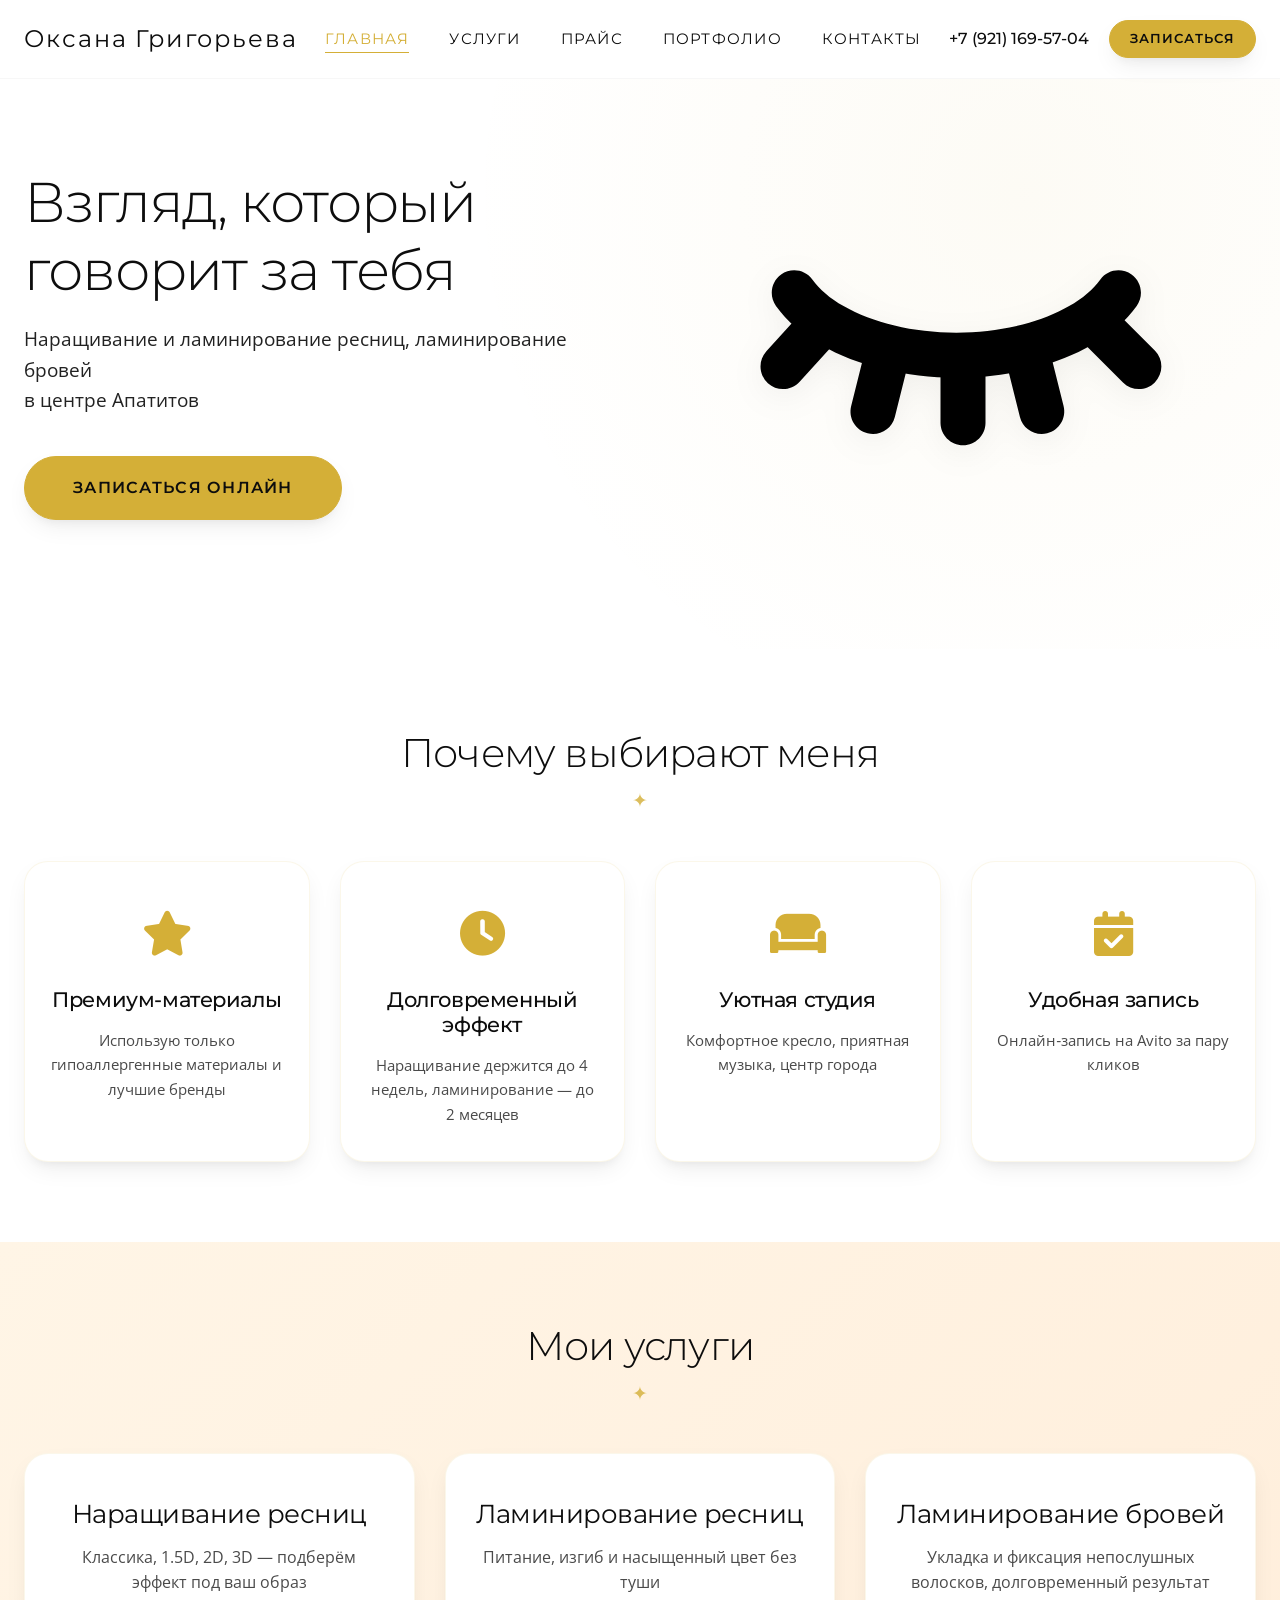
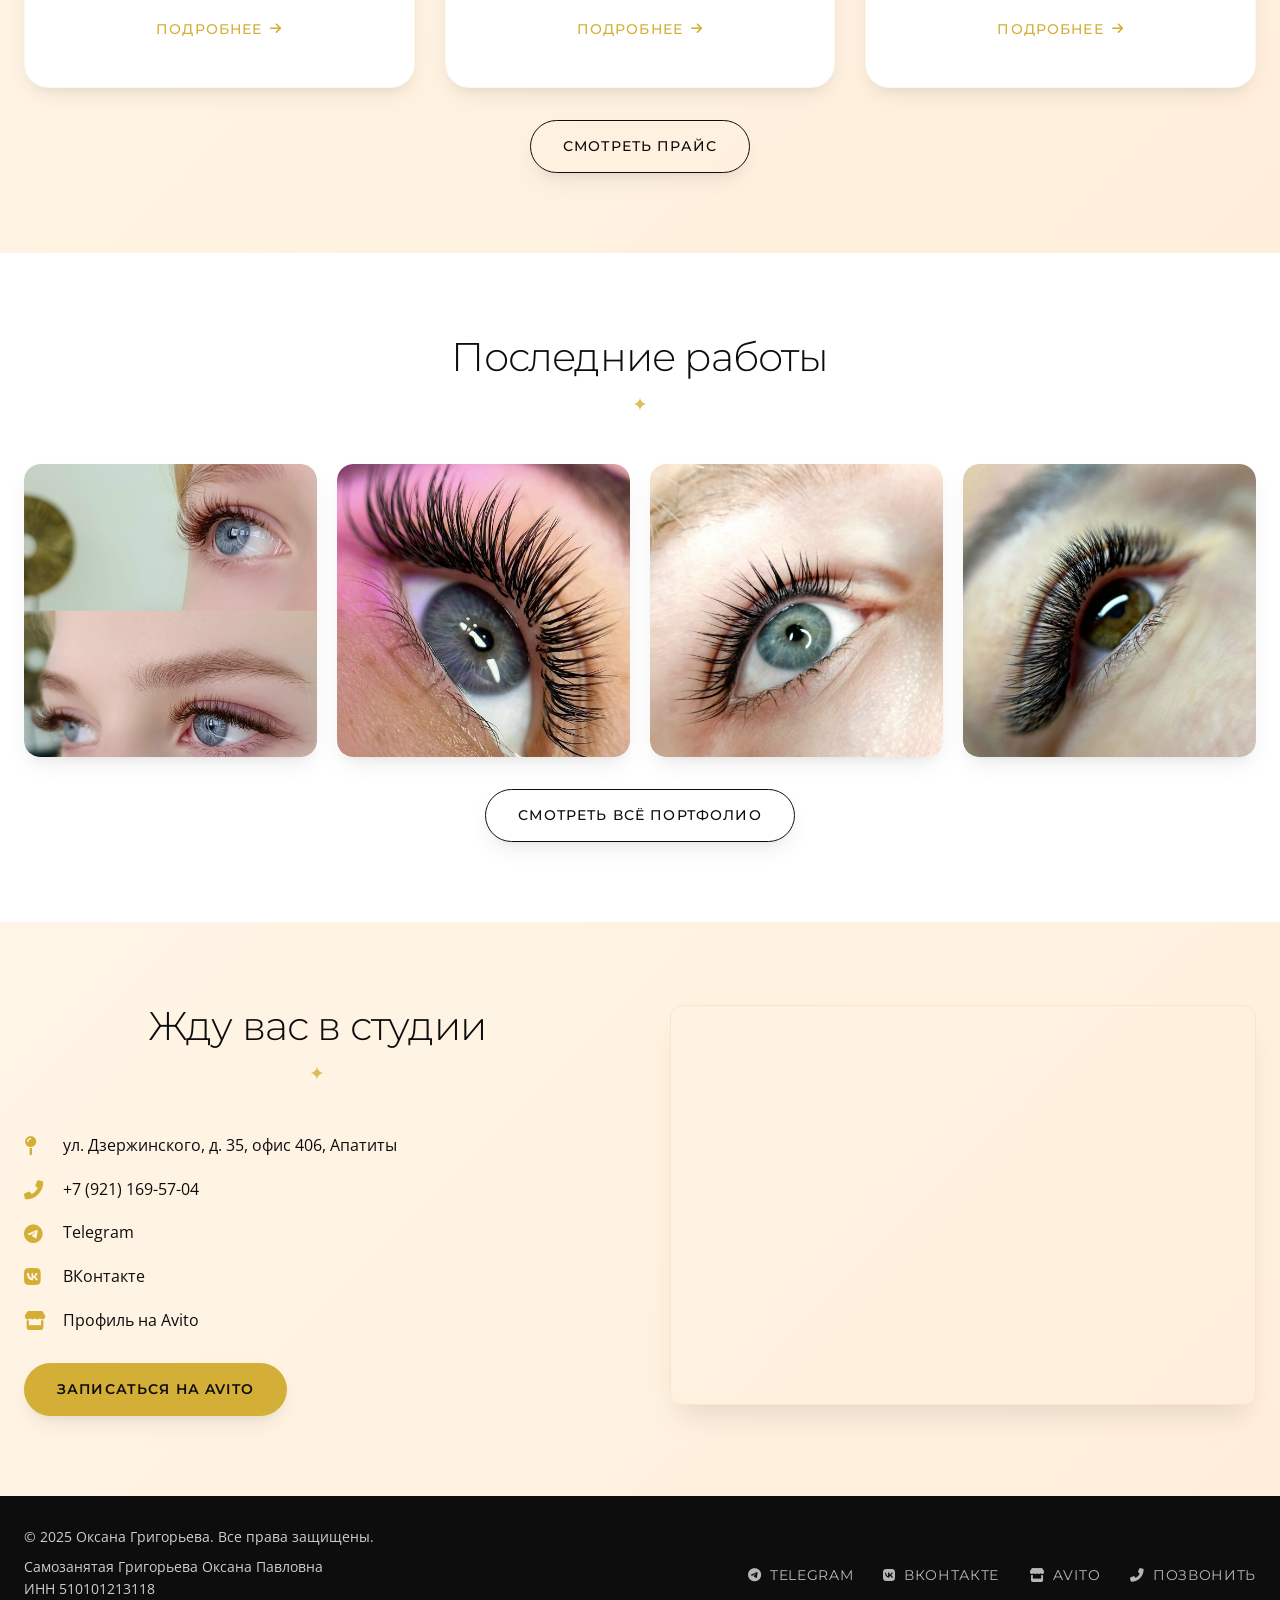
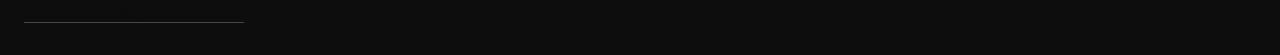
==== index.html @ 64bb69ed "Финальная версия сайта: все правки, SVG-иконка, карта, контакты" ====
<!DOCTYPE html>
<html lang="ru">
<head>
    <meta charset="UTF-8">
    <meta name="viewport" content="width=device-width, initial-scale=1.0">
    <title>Оксана Григорьева · Ресницы и брови · Апатиты</title>
    <link rel="preconnect" href="https://fonts.googleapis.com">
    <link rel="preconnect" href="https://fonts.gstatic.com" crossorigin>
    <link href="https://fonts.googleapis.com/css2?family=Montserrat:wght@300;400;500;600&family=Open+Sans:wght@300;400;600&display=swap" rel="stylesheet">
    <link rel="stylesheet" href="https://cdnjs.cloudflare.com/ajax/libs/font-awesome/6.0.0-beta3/css/all.min.css">
    <link rel="stylesheet" href="css/style.css">
</head>
<body>
    <header class="header">
        <div class="container header__container">
            <a href="index.html" class="logo">Оксана Григорьева</a>
            <nav class="nav">
                <ul class="nav__list">
                    <li><a href="index.html" class="nav__link active">Главная</a></li>
                    <li><a href="services.html" class="nav__link">Услуги</a></li>
                    <li><a href="price.html" class="nav__link">Прайс</a></li>
                    <li><a href="portfolio.html" class="nav__link">Портфолио</a></li>
                    <li><a href="contacts.html" class="nav__link">Контакты</a></li>
                </ul>
            </nav>
            <div class="header__contact">
                <a href="tel:+79211695704" class="header__phone">+7 (921) 169-57-04</a>
                <a href="https://www.avito.ru/apatity/predlozheniya_uslug/naraschivanie_resnits_laminirovanie_resnits_i_brovey_4321385695" class="btn btn--gold btn--small" target="_blank">Записаться</a>
            </div>
            <button class="mobile-toggle" aria-label="Меню"><i class="fas fa-bars"></i></button>
        </div>
    </header>

    <main>
        <!-- Hero -->
        <section class="hero">
            <div class="container hero__container">
                <div class="hero__content">
                    <h1 class="hero__title">Взгляд, который <br>говорит за тебя</h1>
                    <p class="hero__subtitle">Наращивание и ламинирование ресниц, ламинирование бровей<br>в центре Апатитов</p>
                    <a href="https://www.avito.ru/apatity/predlozheniya_uslug/naraschivanie_resnits_laminirovanie_resnits_i_brovey_4321385695" class="btn btn--gold btn--large" target="_blank">Записаться онлайн</a>
                </div>
                <div class="hero__image">
                    <div class="hero-icon-wrapper">
                        <img src="images/hero/master-icon.svg" alt="Оксана Григорьева — мастер по ресницам и бровям" class="hero-icon">
                    </div>
                </div>
            </div>
        </section>

        <!-- Преимущества -->
        <section class="features section">
            <div class="container">
                <h2 class="section-title">Почему выбирают меня</h2>
                <div class="features__grid">
                    <div class="feature-card">
                        <div class="feature-card__icon"><i class="fas fa-star"></i></div>
                        <h3>Премиум‑материалы</h3>
                        <p>Использую только гипоаллергенные материалы и лучшие бренды</p>
                    </div>
                    <div class="feature-card">
                        <div class="feature-card__icon"><i class="fas fa-clock"></i></div>
                        <h3>Долговременный эффект</h3>
                        <p>Наращивание держится до 4 недель, ламинирование — до 2 месяцев</p>
                    </div>
                    <div class="feature-card">
                        <div class="feature-card__icon"><i class="fas fa-couch"></i></div>
                        <h3>Уютная студия</h3>
                        <p>Комфортное кресло, приятная музыка, центр города</p>
                    </div>
                    <div class="feature-card">
                        <div class="feature-card__icon"><i class="fas fa-calendar-check"></i></div>
                        <h3>Удобная запись</h3>
                        <p>Онлайн‑запись на Avito за пару кликов</p>
                    </div>
                </div>
            </div>
        </section>

        <!-- Услуги (кратко) -->
        <section class="services-preview section bg-light">
            <div class="container">
                <h2 class="section-title">Мои услуги</h2>
                <div class="services-preview__grid">
                    <div class="service-preview">
                        <h3>Наращивание ресниц</h3>
                        <p>Классика, 1.5D, 2D, 3D — подберём эффект под ваш образ</p>
                        <a href="services.html" class="link-arrow">Подробнее <i class="fas fa-arrow-right"></i></a>
                    </div>
                    <div class="service-preview">
                        <h3>Ламинирование ресниц</h3>
                        <p>Питание, изгиб и насыщенный цвет без туши</p>
                        <a href="services.html" class="link-arrow">Подробнее <i class="fas fa-arrow-right"></i></a>
                    </div>
                    <div class="service-preview">
                        <h3>Ламинирование бровей</h3>
                        <p>Укладка и фиксация непослушных волосков, долговременный результат</p>
                        <a href="services.html" class="link-arrow">Подробнее <i class="fas fa-arrow-right"></i></a>
                    </div>
                </div>
                <div class="text-center">
                    <a href="price.html" class="btn btn--outline">Смотреть прайс</a>
                </div>
            </div>
        </section>

        <!-- Портфолио (кратко) -->
        <section class="portfolio-preview section">
            <div class="container">
                <h2 class="section-title">Последние работы</h2>
                <div class="portfolio-preview__grid">
                    <div class="portfolio-item"><img src="images/portfolio/classic1.jpg" alt="Классическое наращивание" loading="lazy" onerror="this.style.display='none'; this.nextElementSibling.style.display='flex';"><div class="image-placeholder" style="display:none;">классика</div></div>
                    <div class="portfolio-item"><img src="images/portfolio/volume2d.jpg" alt="2D объем" loading="lazy" onerror="this.style.display='none'; this.nextElementSibling.style.display='flex';"><div class="image-placeholder" style="display:none;">2D объем</div></div>
                    <div class="portfolio-item"><img src="images/portfolio/lam-res.jpg" alt="Ламинирование ресниц" loading="lazy" onerror="this.style.display='none'; this.nextElementSibling.style.display='flex';"><div class="image-placeholder" style="display:none;">ламинирование</div></div>
                    <div class="portfolio-item"><img src="images/portfolio/volume3d.jpg" alt="3D эффект" loading="lazy" onerror="this.style.display='none'; this.nextElementSibling.style.display='flex';"><div class="image-placeholder" style="display:none;">3D эффект</div></div>
                </div>
                <div class="text-center">
                    <a href="portfolio.html" class="btn btn--outline">Смотреть всё портфолио</a>
                </div>
            </div>
        </section>

        <!-- Контакты (кратко) + CTA -->
        <section class="contact-cta section bg-light">
            <div class="container contact-cta__container">
                <div class="contact-cta__info">
                    <h2 class="section-title">Жду вас в студии</h2>
                    <address class="contact-details">
                        <p><i class="fas fa-map-pin"></i> ул. Дзержинского, д. 35, офис 406, Апатиты</p>
                        <p><i class="fas fa-phone-alt"></i> <a href="tel:+79211695704">+7 (921) 169-57-04</a></p>
                        <p><i class="fab fa-telegram"></i> <a href="https://t.me/grigosha2607" target="_blank">Telegram</a></p>
                        <p><i class="fab fa-vk"></i> <a href="https://vk.com/grigosha2607" target="_blank">ВКонтакте</a></p>
                        <p><i class="fas fa-store"></i> <a href="https://www.avito.ru/apatity/predlozheniya_uslug/naraschivanie_resnits_laminirovanie_resnits_i_brovey_4321385695" target="_blank">Профиль на Avito</a></p>
                    </address>
                    <a href="https://www.avito.ru/apatity/predlozheniya_uslug/naraschivanie_resnits_laminirovanie_resnits_i_brovey_4321385695" class="btn btn--gold" target="_blank">Записаться на Avito</a>
                </div>
                <div class="contact-cta__map">
                    <iframe src="https://yandex.ru/map-widget/v1/?ll=33.396363%2C67.564368&mode=search&ol=geo&ouri=ymapsbm1%3A%2F%2Fgeo%3Fdata%3DCgoxNzUwMDAwMDAwEgjQoNC%2B0YHRgdC40Y8iCg2a%2FRNCFdN4Qg%3D%3D&z=18" width="100%" height="400" frameborder="0" allowfullscreen="true" style="border-radius: 12px;"></iframe>
                </div>
            </div>
        </section>
    </main>

    <footer class="footer">
        <div class="container footer__container">
            <div class="footer__legal">
                <p>© 2025 Оксана Григорьева. Все права защищены.</p>
                <p class="footer__inn">Самозанятая Григорьева Оксана Павловна<br>ИНН 510101213118</p>
                <p><a href="privacy.html" class="footer__privacy-link">Политика конфиденциальности</a></p>
            </div>
            <div class="footer__links">
                <a href="https://t.me/grigosha2607" target="_blank"><i class="fab fa-telegram"></i> Telegram</a>
                <a href="https://vk.com/grigosha2607" target="_blank"><i class="fab fa-vk"></i> ВКонтакте</a>
                <a href="https://www.avito.ru/apatity/predlozheniya_uslug/naraschivanie_resnits_laminirovanie_resnits_i_brovey_4321385695" target="_blank"><i class="fas fa-store"></i> Avito</a>
                <a href="tel:+79211695704"><i class="fas fa-phone-alt"></i> Позвонить</a>
            </div>
        </div>
    </footer>

    <script>
        const toggleBtn = document.querySelector('.mobile-toggle');
        const nav = document.querySelector('.nav');
        if (toggleBtn) {
            toggleBtn.addEventListener('click', () => {
                nav.classList.toggle('active');
            });
        }
    </script>
</body>
</html>
---- css/style.css ----
/* ===== RESET & BASE ===== */
* {
    margin: 0;
    padding: 0;
    box-sizing: border-box;
}

:root {
    --white: #FFFFFF;
    --black: #0D0D0D;
    --gold: #D4AF37;
    --gold-light: #E8C84A;
    --beige: #FFF5E6;
    --beige-dark: #FFEEDB;
    --gray-light: #F9F9F9;
    --gray: #4A4A4A;
    --gray-dark: #222222;
    --font-heading: 'Montserrat', sans-serif;
    --font-body: 'Open Sans', sans-serif;
    --transition: all 0.35s cubic-bezier(0.25, 0.46, 0.45, 0.94);
    --shadow-sm: 0 10px 25px -5px rgba(0,0,0,0.08), 0 8px 10px -6px rgba(0,0,0,0.05);
    --shadow-md: 0 20px 30px -10px rgba(0,0,0,0.1);
    --shadow-lg: 0 30px 40px -15px rgba(0,0,0,0.12);
    --border-radius: 24px;
    --border-radius-sm: 16px;
}

body {
    font-family: var(--font-body);
    color: var(--black);
    background-color: var(--white);
    line-height: 1.6;
    font-weight: 400;
    -webkit-font-smoothing: antialiased;
}

.container {
    max-width: 1280px;
    margin: 0 auto;
    padding: 0 24px;
}

h1, h2, h3, h4, h5, h6 {
    font-family: var(--font-heading);
    font-weight: 400;
    letter-spacing: -0.02em;
    line-height: 1.2;
}

a {
    text-decoration: none;
    color: var(--black);
    transition: var(--transition);
}

a:hover {
    color: var(--gold);
}

img {
    max-width: 100%;
    display: block;
}

ul, ol {
    list-style: none;
}

.section {
    padding: 80px 0;
}

.section-title {
    font-size: 2.5rem;
    margin-bottom: 48px;
    text-align: center;
    font-weight: 300;
    position: relative;
}

.section-title::after {
    content: '✦';
    display: block;
    font-size: 1.2rem;
    color: var(--gold);
    margin: 12px auto 0;
    opacity: 0.8;
}

.bg-light {
    background: linear-gradient(135deg, var(--beige) 0%, var(--beige-dark) 100%);
}

.text-center {
    text-align: center;
    margin-top: 32px;
}

/* ===== BUTTONS ===== */
.btn {
    display: inline-block;
    font-family: var(--font-heading);
    font-weight: 600;
    font-size: 0.9rem;
    letter-spacing: 0.08em;
    text-transform: uppercase;
    padding: 14px 32px;
    border-radius: 50px;
    transition: var(--transition);
    cursor: pointer;
    border: 1px solid transparent;
    background: none;
    text-align: center;
    box-shadow: var(--shadow-sm);
}

.btn--gold {
    background-color: var(--gold);
    color: var(--black);
    border-color: var(--gold);
}

.btn--gold:hover {
    background-color: transparent;
    color: var(--gold);
    box-shadow: var(--shadow-md);
    transform: translateY(-2px);
}

.btn--outline {
    background-color: transparent;
    color: var(--black);
    border-color: var(--black);
    font-weight: 500;
}

.btn--outline:hover {
    background-color: var(--black);
    color: var(--white);
    box-shadow: var(--shadow-md);
    transform: translateY(-2px);
}

.btn--small {
    padding: 8px 20px;
    font-size: 0.8rem;
}

.btn--large {
    padding: 18px 48px;
    font-size: 1rem;
}

/* ===== HEADER ===== */
.header {
    padding: 20px 0;
    border-bottom: 1px solid rgba(0,0,0,0.03);
    background: rgba(255,255,255,0.9);
    backdrop-filter: blur(8px);
    position: sticky;
    top: 0;
    z-index: 100;
}

.header__container {
    display: flex;
    align-items: center;
    justify-content: space-between;
}

.logo {
    font-family: var(--font-heading);
    font-size: 1.5rem;
    font-weight: 400;
    letter-spacing: 0.08em;
    color: var(--black);
}

.logo:hover {
    color: var(--gold);
}

.nav__list {
    display: flex;
    gap: 40px;
}

.nav__link {
    font-family: var(--font-heading);
    font-weight: 400;
    font-size: 0.95rem;
    text-transform: uppercase;
    letter-spacing: 0.08em;
    padding-bottom: 4px;
    border-bottom: 1px solid transparent;
}

.nav__link:hover,
.nav__link.active {
    border-bottom-color: var(--gold);
    color: var(--gold);
}

.header__contact {
    display: flex;
    align-items: center;
    gap: 20px;
}

.header__phone {
    font-family: var(--font-heading);
    font-weight: 500;
}

.mobile-toggle {
    display: none;
    background: none;
    border: none;
    font-size: 1.8rem;
    color: var(--black);
    cursor: pointer;
}

/* ===== HERO ===== */
.hero {
    padding: 40px 0 80px;
    background: radial-gradient(circle at 80% 20%, rgba(212,175,55,0.05) 0%, transparent 50%);
}

.hero__container {
    display: flex;
    align-items: center;
    gap: 60px;
}

.hero__content {
    flex: 1;
}

.hero__title {
    font-size: 3.5rem;
    font-weight: 300;
    margin-bottom: 20px;
    line-height: 1.2;
}

.hero__subtitle {
    font-size: 1.2rem;
    color: var(--gray-dark);
    margin-bottom: 40px;
}

.hero__image {
    flex: 1;
    display: flex;
    justify-content: center;
    align-items: center;
}

/* Чистая SVG-иконка без фона и обёртки */
.hero-icon {
    width: 100%;
    max-width: 450px;
    height: auto;
    display: block;
    margin: 0 auto;
    filter: drop-shadow(0 8px 16px rgba(0,0,0,0.05));
    transition: var(--transition);
}

.hero-icon:hover {
    transform: scale(1.02);
    filter: drop-shadow(0 12px 20px rgba(212,175,55,0.15));
}

/* ===== FEATURES ===== */
.features__grid {
    display: grid;
    grid-template-columns: repeat(4, 1fr);
    gap: 30px;
}

.feature-card {
    text-align: center;
    padding: 35px 25px;
    background: var(--white);
    border-radius: var(--border-radius);
    box-shadow: var(--shadow-sm);
    transition: var(--transition);
    border: 1px solid rgba(212,175,55,0.1);
}

.feature-card:hover {
    transform: translateY(-8px);
    box-shadow: var(--shadow-md);
    border-color: var(--gold-light);
}

.feature-card__icon {
    font-size: 2.8rem;
    color: var(--gold);
    margin-bottom: 20px;
}

.feature-card h3 {
    font-size: 1.3rem;
    margin-bottom: 15px;
    font-weight: 500;
}

.feature-card p {
    color: var(--gray);
    font-size: 0.95rem;
}

/* ===== SERVICES PREVIEW ===== */
.services-preview__grid {
    display: grid;
    grid-template-columns: repeat(3, 1fr);
    gap: 30px;
    margin-bottom: 20px;
}

.service-preview {
    background: var(--white);
    padding: 45px 30px;
    border-radius: var(--border-radius);
    box-shadow: var(--shadow-sm);
    text-align: center;
    transition: var(--transition);
    border: 1px solid rgba(212,175,55,0.1);
}

.service-preview:hover {
    transform: scale(1.02);
    box-shadow: var(--shadow-md);
    border-color: var(--gold-light);
}

.service-preview h3 {
    font-size: 1.6rem;
    margin-bottom: 15px;
    font-weight: 400;
}

.service-preview p {
    color: var(--gray);
    margin-bottom: 20px;
}

.link-arrow {
    font-family: var(--font-heading);
    font-weight: 500;
    text-transform: uppercase;
    font-size: 0.9rem;
    letter-spacing: 0.08em;
    color: var(--gold);
    display: inline-flex;
    align-items: center;
    gap: 8px;
    border-bottom: 1px solid transparent;
}

.link-arrow:hover {
    border-bottom-color: var(--gold);
}

.link-arrow i {
    font-size: 0.8rem;
    transition: transform 0.2s;
}

.link-arrow:hover i {
    transform: translateX(6px);
}

/* ===== PORTFOLIO PREVIEW & GALLERY ===== */
.portfolio-preview__grid {
    display: grid;
    grid-template-columns: repeat(4, 1fr);
    gap: 20px;
    margin-bottom: 20px;
}

.gallery-grid {
    display: grid;
    grid-template-columns: repeat(3, 1fr);
    gap: 24px;
}

.portfolio-item,
.gallery-item {
    aspect-ratio: 1 / 1;
    overflow: hidden;
    border-radius: var(--border-radius-sm);
    box-shadow: var(--shadow-sm);
    transition: var(--transition);
}

.portfolio-item img,
.gallery-item img {
    width: 100%;
    height: 100%;
    object-fit: cover;
    display: block;
    border-radius: inherit;
    transition: var(--transition);
}

.portfolio-item:hover,
.gallery-item:hover {
    transform: scale(1.03);
    box-shadow: var(--shadow-md);
}

.portfolio-item:hover img,
.gallery-item:hover img {
    transform: scale(1.05);
}

/* Заглушка (если фото не загрузится) */
.image-placeholder {
    width: 100%;
    height: 100%;
    background: linear-gradient(145deg, var(--beige), var(--white));
    display: flex;
    align-items: center;
    justify-content: center;
    font-family: var(--font-heading);
    color: var(--gray-dark);
    text-transform: uppercase;
    font-size: 0.9rem;
    letter-spacing: 0.1em;
    border-radius: inherit;
    border: 1px solid rgba(212,175,55,0.1);
}

/* ===== CONTACT CTA ===== */
.contact-cta__container {
    display: grid;
    grid-template-columns: 1fr 1fr;
    gap: 60px;
    align-items: center;
}

.contact-details {
    margin: 30px 0;
    font-style: normal;
}

.contact-details p {
    margin-bottom: 18px;
    display: flex;
    align-items: center;
    gap: 15px;
}

.contact-details i {
    width: 24px;
    color: var(--gold);
    font-size: 1.2rem;
}

.contact-cta__map iframe,
.contact-map iframe {
    border-radius: var(--border-radius);
    box-shadow: var(--shadow-md);
    border: 1px solid rgba(212,175,55,0.15);
    width: 100%;
    height: 400px;
}

/* ===== FOOTER ===== */
.footer {
    background-color: var(--black);
    color: var(--white);
    padding: 30px 0;
    font-size: 0.9rem;
}

.footer__container {
    display: flex;
    justify-content: space-between;
    align-items: center;
}

.footer__legal {
    font-size: 0.85rem;
    opacity: 0.8;
}

.footer__inn {
    margin: 8px 0 4px;
}

.footer__privacy-link {
    text-decoration: underline;
    text-underline-offset: 3px;
    text-decoration-thickness: 1px;
    text-decoration-color: rgba(255,255,255,0.3);
}

.footer__privacy-link:hover {
    text-decoration-color: var(--gold);
    opacity: 1;
}

.footer__links {
    display: flex;
    gap: 30px;
}

.footer__links a {
    color: var(--white);
    opacity: 0.7;
    display: flex;
    align-items: center;
    gap: 8px;
    font-family: var(--font-heading);
    text-transform: uppercase;
    letter-spacing: 0.05em;
    font-size: 0.85rem;
}

.footer__links a:hover {
    opacity: 1;
    color: var(--gold);
}

/* ===== PAGE HEADER ===== */
.page-header {
    padding: 60px 0 20px;
    text-align: center;
    background: radial-gradient(circle at 50% 0%, rgba(212,175,55,0.05) 0%, transparent 70%);
}

.page-title {
    font-size: 3.2rem;
    font-weight: 300;
    margin-bottom: 16px;
}

.page-subtitle {
    font-size: 1.2rem;
    color: var(--gray-dark);
}

/* ===== SERVICES DETAIL ===== */
.service-block {
    max-width: 800px;
    margin: 0 auto 50px;
    background: var(--white);
    padding: 45px;
    border-radius: var(--border-radius);
    box-shadow: var(--shadow-sm);
    transition: var(--transition);
    border: 1px solid rgba(212,175,55,0.1);
}

.service-block:hover {
    box-shadow: var(--shadow-md);
}

.service-block:last-child {
    margin-bottom: 0;
}

.service-block h2 {
    font-size: 2rem;
    margin-bottom: 25px;
    color: var(--gold);
    font-weight: 400;
}

.service-block p {
    margin-bottom: 20px;
    color: var(--gray-dark);
}

.service-block li {
    margin-bottom: 12px;
    padding-left: 28px;
    position: relative;
}

.service-block li::before {
    content: '✦';
    color: var(--gold);
    position: absolute;
    left: 0;
    font-size: 1rem;
}

/* ===== PRICE TABLE ===== */
.price-table__content {
    width: 100%;
    max-width: 700px;
    margin: 0 auto;
    border-collapse: separate;
    border-spacing: 0;
    background: var(--white);
    border-radius: var(--border-radius);
    overflow: hidden;
    box-shadow: var(--shadow-md);
    border: 1px solid rgba(212,175,55,0.1);
}

.price-table__content th,
.price-table__content td {
    padding: 20px 28px;
    text-align: left;
    border-bottom: 1px solid rgba(0,0,0,0.03);
}

.price-table__content th {
    background: linear-gradient(135deg, var(--gold) 0%, var(--gold-light) 100%);
    color: var(--white);
    font-family: var(--font-heading);
    font-weight: 500;
    text-transform: uppercase;
    letter-spacing: 0.1em;
    font-size: 0.9rem;
}

.price-table__content tr:last-child td {
    border-bottom: none;
}

.price-table__content td:last-child {
    text-align: right;
    font-weight: 600;
    color: var(--gold);
}

.price-table__content tbody tr:hover {
    background-color: rgba(212,175,55,0.03);
}

/* ===== CONTACTS PAGE ===== */
.contacts__grid {
    display: grid;
    grid-template-columns: 1fr 1fr;
    gap: 60px;
}

.contact-info h3 {
    font-size: 2rem;
    margin-bottom: 30px;
    font-weight: 300;
}

.contact-info address {
    margin-bottom: 35px;
}

.contact-info address p {
    margin-bottom: 20px;
    display: flex;
    align-items: center;
    gap: 18px;
    font-style: normal;
    font-size: 1.05rem;
}

.contact-info i {
    width: 28px;
    color: var(--gold);
    font-size: 1.3rem;
}

/* ===== PRIVACY PAGE ===== */
.privacy-text {
    background: var(--white);
    padding: 40px;
    border-radius: var(--border-radius);
    box-shadow: var(--shadow-sm);
    border: 1px solid rgba(212,175,55,0.1);
}

.privacy-text h3 {
    margin-top: 30px;
    margin-bottom: 15px;
    font-weight: 500;
    color: var(--gold);
}

.privacy-text h3:first-of-type {
    margin-top: 0;
}

.privacy-text ul {
    list-style: disc;
    padding-left: 20px;
    margin-bottom: 20px;
}

.privacy-text li {
    margin-bottom: 8px;
}

.privacy-text p {
    margin-bottom: 15px;
    color: var(--gray-dark);
}

.privacy-text a {
    color: var(--gold);
    text-decoration: underline;
    text-underline-offset: 3px;
}

.privacy-text a:hover {
    color: var(--black);
}

/* ===== ADAPTIVE ===== */
@media (max-width: 1024px) {
    .hero__title { font-size: 2.8rem; }
    .features__grid { grid-template-columns: repeat(2, 1fr); }
    .portfolio-preview__grid { grid-template-columns: repeat(2, 1fr); }
    .gallery-grid { grid-template-columns: repeat(2, 1fr); }
    .services-preview__grid { grid-template-columns: repeat(2, 1fr); }
}

@media (max-width: 768px) {
    .header__container { flex-wrap: wrap; }
    .nav {
        display: none;
        width: 100%;
        order: 3;
        margin-top: 20px;
        background: var(--white);
        padding: 20px 0;
        border-radius: var(--border-radius-sm);
        box-shadow: var(--shadow-sm);
    }
    .nav.active { display: block; }
    .nav__list { flex-direction: column; gap: 15px; text-align: center; }
    .header__contact { display: none; }
    .mobile-toggle { display: block; }
    .hero__container { flex-direction: column; text-align: center; }
    .hero-icon { max-width: 320px; }
    .section-title { font-size: 2rem; }
    .features__grid,
    .services-preview__grid,
    .portfolio-preview__grid,
    .contact-cta__container,
    .contacts__grid { grid-template-columns: 1fr; gap: 30px; }
    .footer__container { flex-direction: column; gap: 20px; text-align: center; }
    .footer__links { flex-wrap: wrap; justify-content: center; }
    .page-title { font-size: 2.5rem; }
    .service-block { padding: 30px; }
    .price-table__content th,
    .price-table__content td { padding: 14px 18px; }
}

@media (max-width: 480px) {
    .container { padding: 0 16px; }
    .hero__title { font-size: 2.2rem; }
    .btn--large { padding: 14px 30px; }
    .gallery-grid { grid-template-columns: 1fr; }
    .privacy-text { padding: 25px; }
}
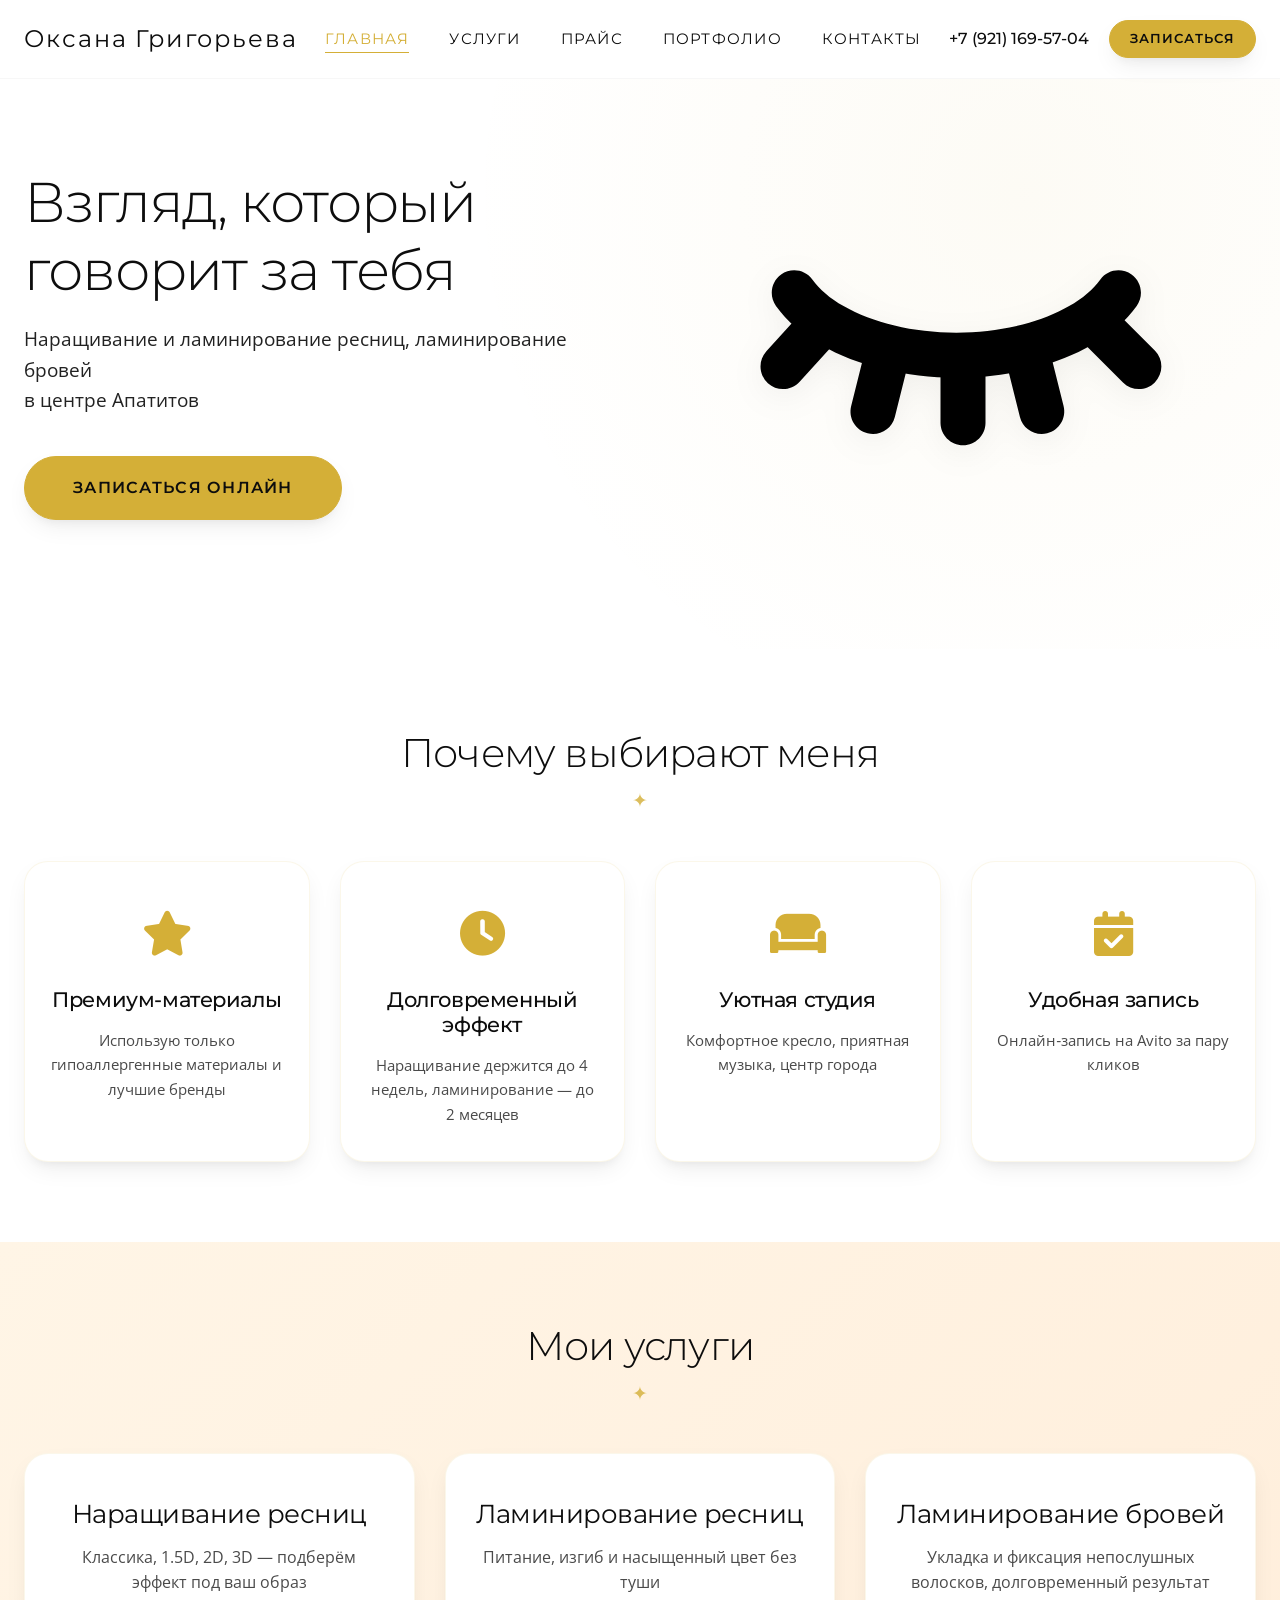
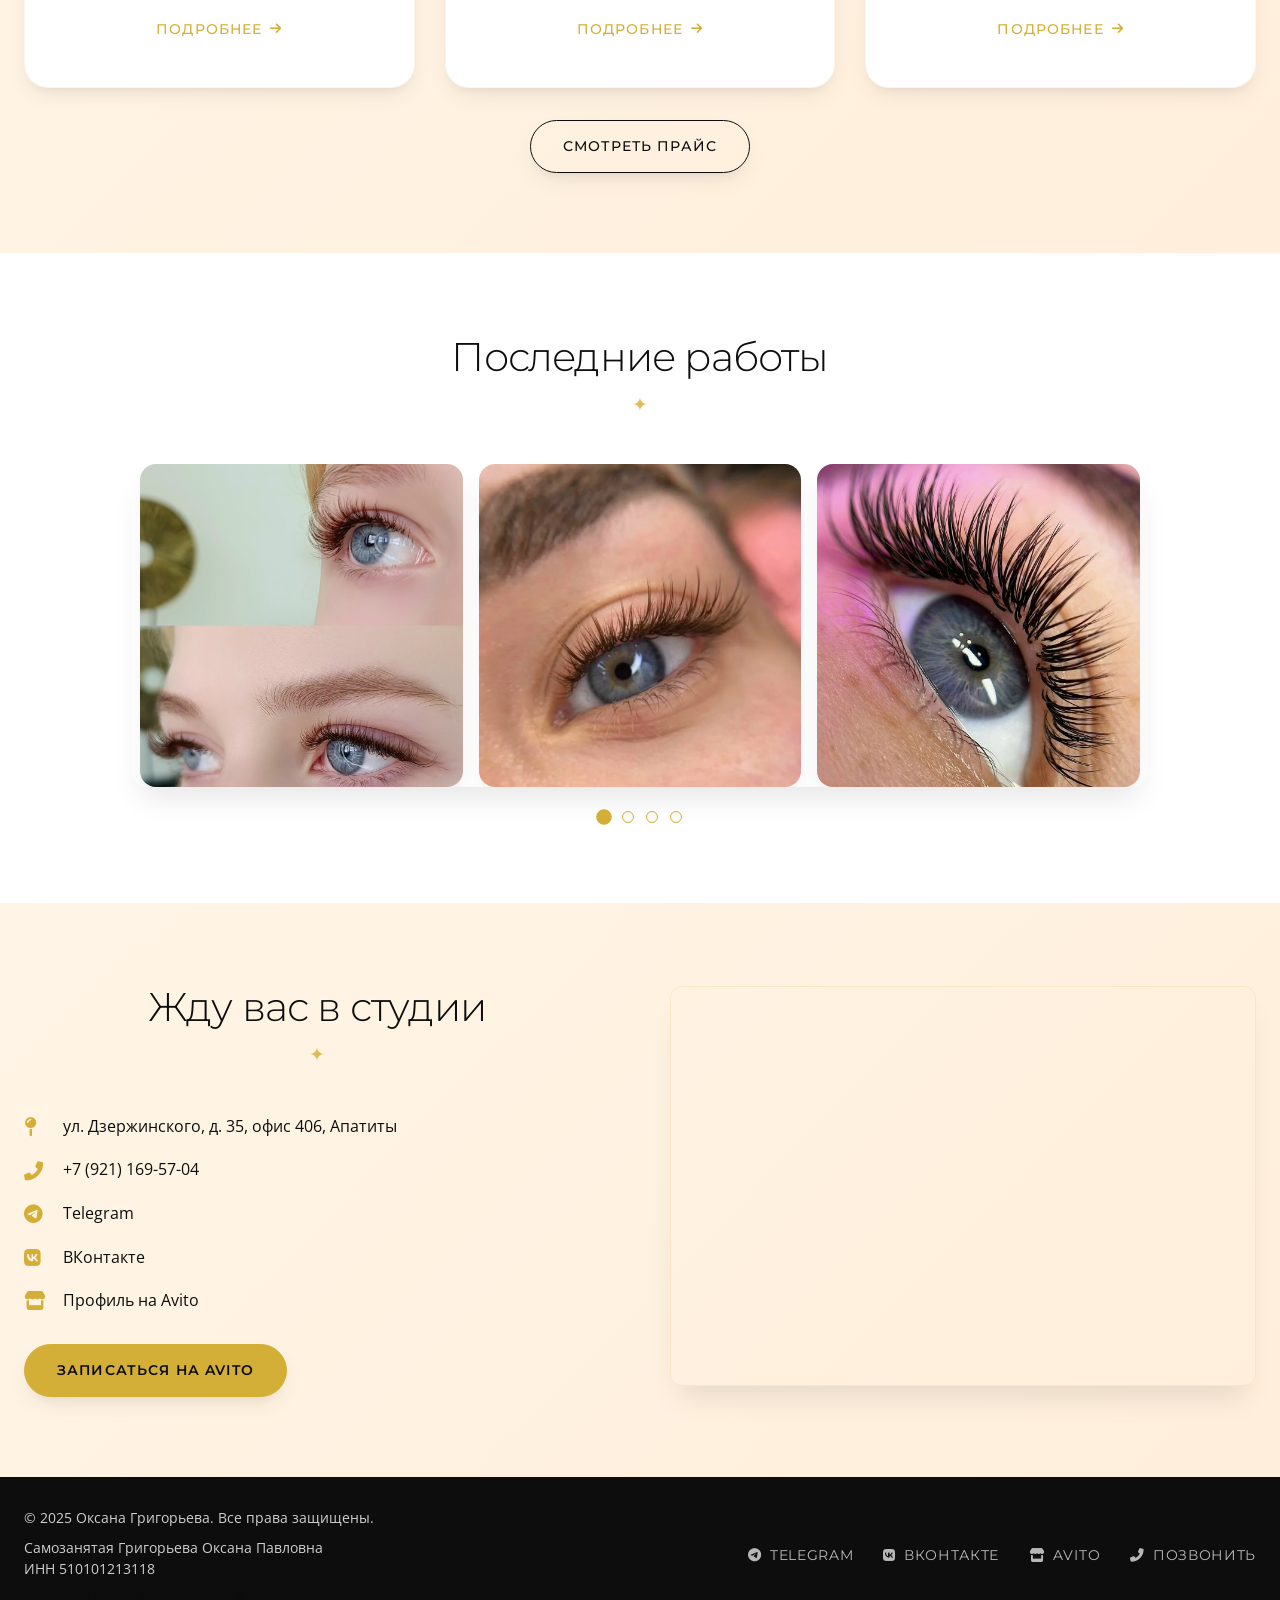
==== commit a1deebeb: "Add files via upload Обновлён слайдер, убраны стрелки, исправлен адаптив" ====
--- a/index.html
+++ b/index.html
@@ -104,18 +104,36 @@
             </div>
         </section>
 
-        <!-- Портфолио (кратко) -->
+        <!-- Последние работы (карусель с точками, без стрелок) -->
         <section class="portfolio-preview section">
             <div class="container">
                 <h2 class="section-title">Последние работы</h2>
-                <div class="portfolio-preview__grid">
-                    <div class="portfolio-item"><img src="images/portfolio/classic1.jpg" alt="Классическое наращивание" loading="lazy" onerror="this.style.display='none'; this.nextElementSibling.style.display='flex';"><div class="image-placeholder" style="display:none;">классика</div></div>
-                    <div class="portfolio-item"><img src="images/portfolio/volume2d.jpg" alt="2D объем" loading="lazy" onerror="this.style.display='none'; this.nextElementSibling.style.display='flex';"><div class="image-placeholder" style="display:none;">2D объем</div></div>
-                    <div class="portfolio-item"><img src="images/portfolio/lam-res.jpg" alt="Ламинирование ресниц" loading="lazy" onerror="this.style.display='none'; this.nextElementSibling.style.display='flex';"><div class="image-placeholder" style="display:none;">ламинирование</div></div>
-                    <div class="portfolio-item"><img src="images/portfolio/volume3d.jpg" alt="3D эффект" loading="lazy" onerror="this.style.display='none'; this.nextElementSibling.style.display='flex';"><div class="image-placeholder" style="display:none;">3D эффект</div></div>
-                </div>
-                <div class="text-center">
-                    <a href="portfolio.html" class="btn btn--outline">Смотреть всё портфолио</a>
+
+                <div class="portfolio-carousel">
+                    <!-- 4 шага (radio) для 6 слайдов при 3 видимых -->
+                    <input type="radio" name="carousel" id="car-slide1" checked>
+                    <input type="radio" name="carousel" id="car-slide2">
+                    <input type="radio" name="carousel" id="car-slide3">
+                    <input type="radio" name="carousel" id="car-slide4">
+
+                    <div class="carousel-viewport">
+                        <div class="carousel-track">
+                            <div class="carousel-slide"><img src="images/portfolio/classic1.jpg" alt="Классика" loading="lazy"></div>
+                            <div class="carousel-slide"><img src="images/portfolio/volume1.5d.jpg" alt="1.5D" loading="lazy"></div>
+                            <div class="carousel-slide"><img src="images/portfolio/volume2d.jpg" alt="2D объем" loading="lazy"></div>
+                            <div class="carousel-slide"><img src="images/portfolio/volume3d.jpg" alt="3D эффект" loading="lazy"></div>
+                            <div class="carousel-slide"><img src="images/portfolio/lam-res.jpg" alt="Ламинирование ресниц" loading="lazy"></div>
+                            <div class="carousel-slide"><img src="images/portfolio/lam-brow.jpg" alt="Ламинирование бровей" loading="lazy"></div>
+                        </div>
+                    </div>
+
+                    <!-- Только точки -->
+                    <div class="carousel-dots">
+                        <label for="car-slide1" class="car-dot"></label>
+                        <label for="car-slide2" class="car-dot"></label>
+                        <label for="car-slide3" class="car-dot"></label>
+                        <label for="car-slide4" class="car-dot"></label>
+                    </div>
                 </div>
             </div>
         </section>
--- a/css/style.css
+++ b/css/style.css
@@ -760,4 +760,112 @@
     .btn--large { padding: 14px 30px; }
     .gallery-grid { grid-template-columns: 1fr; }
     .privacy-text { padding: 25px; }
+}
+/* ===== КАРУСЕЛЬ ПОРТФОЛИО (ТОЧКИ, БЕЗ СТРЕЛОК) ===== */
+.portfolio-carousel {
+    position: relative;
+    max-width: 1000px;
+    margin: 20px auto 0;
+}
+
+.portfolio-carousel input[type="radio"] {
+    display: none;
+}
+
+.carousel-viewport {
+    overflow: hidden;
+    border-radius: var(--border-radius-sm);
+    box-shadow: var(--shadow-md);
+    margin: 0 -8px;
+}
+
+.carousel-track {
+    display: flex;
+    transition: transform 0.5s cubic-bezier(0.25, 0.46, 0.45, 0.94);
+}
+
+.carousel-slide {
+    flex-shrink: 0;
+    padding: 0 8px;
+}
+
+.carousel-slide img {
+    width: 100%;
+    height: 100%;
+    aspect-ratio: 1 / 1;
+    object-fit: cover;
+    border-radius: var(--border-radius-sm);
+    display: block;
+    box-shadow: var(--shadow-sm);
+}
+
+/* ===== ДЕСКТОП (3 видимых) ===== */
+.carousel-track {
+    width: calc(100% * 6 / 3); /* 200% */
+}
+.carousel-slide {
+    width: calc(100% / 6);      /* 16.666% */
+}
+#car-slide1:checked ~ .carousel-viewport .carousel-track { transform: translateX(0); }
+#car-slide2:checked ~ .carousel-viewport .carousel-track { transform: translateX(-16.666%); }
+#car-slide3:checked ~ .carousel-viewport .carousel-track { transform: translateX(-33.333%); }
+#car-slide4:checked ~ .carousel-viewport .carousel-track { transform: translateX(-50%); }
+
+/* ===== ПЛАНШЕТ (2 видимых) ===== */
+@media (max-width: 1024px) {
+    .carousel-track {
+        width: calc(100% * 6 / 2); /* 300% */
+    }
+    .carousel-slide {
+        width: calc(100% / 6);
+    }
+    #car-slide1:checked ~ .carousel-viewport .carousel-track { transform: translateX(0); }
+    #car-slide2:checked ~ .carousel-viewport .carousel-track { transform: translateX(-16.666%); }
+    #car-slide3:checked ~ .carousel-viewport .carousel-track { transform: translateX(-33.333%); }
+    #car-slide4:checked ~ .carousel-viewport .carousel-track { transform: translateX(-50%); }
+}
+
+/* ===== МОБИЛЬНЫЕ (1 видимый) ===== */
+@media (max-width: 640px) {
+    .carousel-track {
+        width: calc(100% * 6 / 1); /* 600% */
+    }
+    .carousel-slide {
+        width: calc(100% / 6);
+    }
+    #car-slide1:checked ~ .carousel-viewport .carousel-track { transform: translateX(0); }
+    #car-slide2:checked ~ .carousel-viewport .carousel-track { transform: translateX(-16.666%); }
+    #car-slide3:checked ~ .carousel-viewport .carousel-track { transform: translateX(-33.333%); }
+    #car-slide4:checked ~ .carousel-viewport .carousel-track { transform: translateX(-50%); }
+}
+
+/* ===== ТОЧКИ ===== */
+.carousel-dots {
+    display: flex;
+    gap: 12px;
+    justify-content: center;
+    margin-top: 24px;
+}
+
+.car-dot {
+    width: 12px;
+    height: 12px;
+    border-radius: 50%;
+    background: var(--gray-light);
+    border: 1px solid var(--gold);
+    cursor: pointer;
+    transition: var(--transition);
+}
+
+.car-dot:hover {
+    background: var(--gold-light);
+}
+
+/* Активная точка */
+#car-slide1:checked ~ .carousel-dots label[for="car-slide1"],
+#car-slide2:checked ~ .carousel-dots label[for="car-slide2"],
+#car-slide3:checked ~ .carousel-dots label[for="car-slide3"],
+#car-slide4:checked ~ .carousel-dots label[for="car-slide4"] {
+    background: var(--gold);
+    transform: scale(1.3);
 }
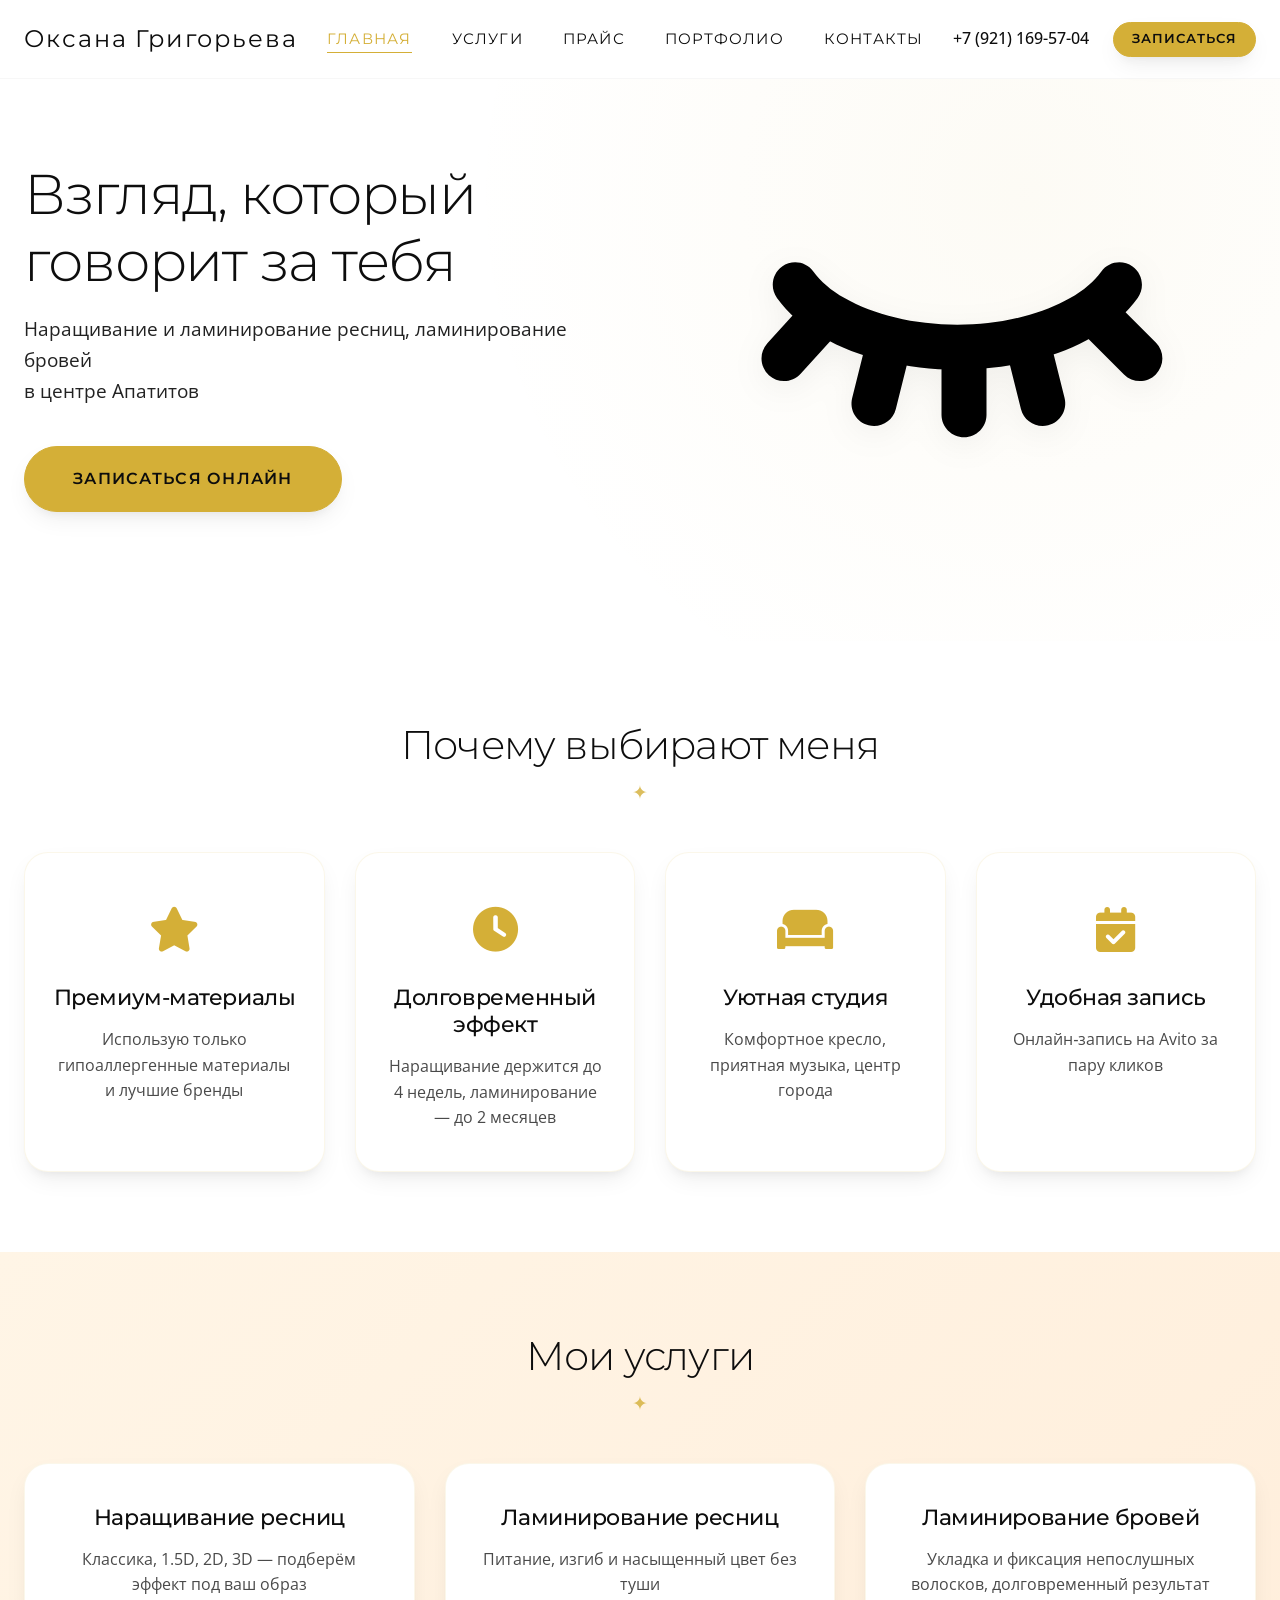
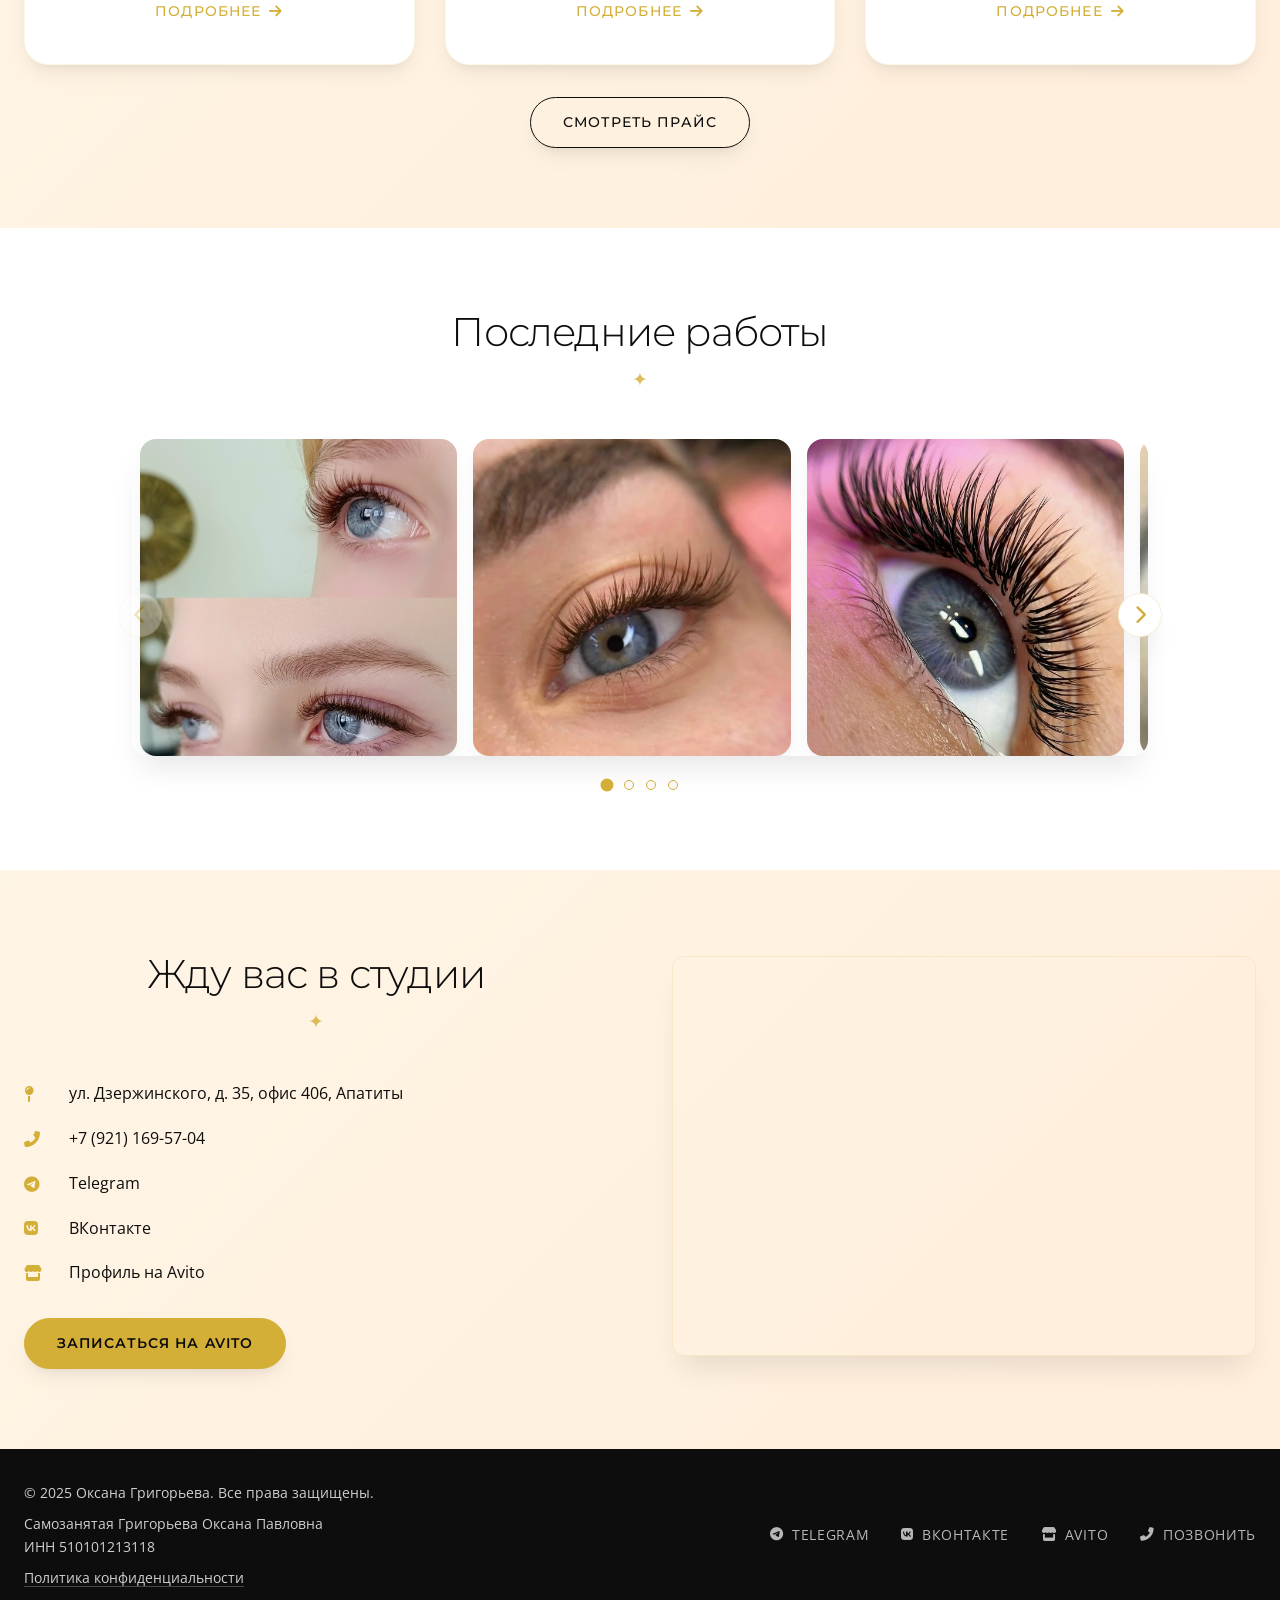
==== commit bc68cdff: "улучшения кода и js" ====
--- a/index.html
+++ b/index.html
@@ -1,188 +1,188 @@
 <!DOCTYPE html>
 <html lang="ru">
 <head>
-    <meta charset="UTF-8">
-    <meta name="viewport" content="width=device-width, initial-scale=1.0">
-    <title>Оксана Григорьева · Ресницы и брови · Апатиты</title>
-    <link rel="preconnect" href="https://fonts.googleapis.com">
-    <link rel="preconnect" href="https://fonts.gstatic.com" crossorigin>
-    <link href="https://fonts.googleapis.com/css2?family=Montserrat:wght@300;400;500;600&family=Open+Sans:wght@300;400;600&display=swap" rel="stylesheet">
-    <link rel="stylesheet" href="https://cdnjs.cloudflare.com/ajax/libs/font-awesome/6.0.0-beta3/css/all.min.css">
-    <link rel="stylesheet" href="css/style.css">
+  <meta charset="UTF-8">
+  <meta name="viewport" content="width=device-width, initial-scale=1.0">
+  <title>Оксана Григорьева · Ресницы и брови · Апатиты</title>
+  <link rel="preconnect" href="https://fonts.googleapis.com">
+  <link rel="preconnect" href="https://fonts.gstatic.com" crossorigin>
+  <link href="https://fonts.googleapis.com/css2?family=Montserrat:wght@300;400;500;600&family=Open+Sans:wght@300;400;600&display=swap" rel="stylesheet">
+  <link rel="stylesheet" href="https://cdnjs.cloudflare.com/ajax/libs/font-awesome/6.0.0-beta3/css/all.min.css">
+  <link rel="stylesheet" href="css/style.css">
 </head>
 <body>
-    <header class="header">
-        <div class="container header__container">
-            <a href="index.html" class="logo">Оксана Григорьева</a>
-            <nav class="nav">
-                <ul class="nav__list">
-                    <li><a href="index.html" class="nav__link active">Главная</a></li>
-                    <li><a href="services.html" class="nav__link">Услуги</a></li>
-                    <li><a href="price.html" class="nav__link">Прайс</a></li>
-                    <li><a href="portfolio.html" class="nav__link">Портфолио</a></li>
-                    <li><a href="contacts.html" class="nav__link">Контакты</a></li>
-                </ul>
-            </nav>
-            <div class="header__contact">
-                <a href="tel:+79211695704" class="header__phone">+7 (921) 169-57-04</a>
-                <a href="https://www.avito.ru/apatity/predlozheniya_uslug/naraschivanie_resnits_laminirovanie_resnits_i_brovey_4321385695" class="btn btn--gold btn--small" target="_blank">Записаться</a>
+  <header class="header">
+    <div class="container header__container">
+      <a href="index.html" class="logo" aria-label="На главную">Оксана Григорьева</a>
+      <nav class="nav" aria-label="Основное меню">
+        <ul class="nav__list">
+          <li><a href="index.html" class="nav__link active" aria-current="page">Главная</a></li>
+          <li><a href="services.html" class="nav__link">Услуги</a></li>
+          <li><a href="price.html" class="nav__link">Прайс</a></li>
+          <li><a href="portfolio.html" class="nav__link">Портфолио</a></li>
+          <li><a href="contacts.html" class="nav__link">Контакты</a></li>
+        </ul>
+      </nav>
+      <div class="header__contact">
+        <a href="tel:+79211695704" class="header__phone">+7 (921) 169-57-04</a>
+        <a href="https://www.avito.ru/apatity/predlozheniya_uslug/naraschivanie_resnits_laminirovanie_resnits_i_brovey_4321385695"
+           class="btn btn--gold btn--small" target="_blank" rel="noopener">Записаться</a>
+      </div>
+      <button class="mobile-toggle" aria-label="Открыть меню" aria-expanded="false">
+        <i class="fas fa-bars"></i>
+      </button>
+    </div>
+  </header>
+
+  <main>
+    <section class="hero" aria-label="Главный экран">
+      <div class="container hero__container">
+        <div class="hero__content">
+          <h1 class="hero__title">Взгляд, который <br>говорит за тебя</h1>
+          <p class="hero__subtitle">Наращивание и ламинирование ресниц, ламинирование бровей<br>в центре Апатитов</p>
+          <a href="https://www.avito.ru/apatity/predlozheniya_uslug/naraschivanie_resnits_laminirovanie_resnits_i_brovey_4321385695"
+             class="btn btn--gold btn--large" target="_blank" rel="noopener">Записаться онлайн</a>
+        </div>
+        <div class="hero__image">
+          <img src="images/hero/master-icon.svg" alt="Оксана Григорьева — мастер по ресницам и бровям" class="hero-icon">
+        </div>
+      </div>
+    </section>
+
+    <section class="features section" aria-labelledby="features-title">
+      <div class="container">
+        <h2 id="features-title" class="section-title">Почему выбирают меня</h2>
+        <div class="features__grid">
+          <article class="feature-card">
+            <div class="feature-card__icon"><i class="fas fa-star"></i></div>
+            <h3>Премиум‑материалы</h3>
+            <p>Использую только гипоаллергенные материалы и лучшие бренды</p>
+          </article>
+          <article class="feature-card">
+            <div class="feature-card__icon"><i class="fas fa-clock"></i></div>
+            <h3>Долговременный эффект</h3>
+            <p>Наращивание держится до 4 недель, ламинирование — до 2 месяцев</p>
+          </article>
+          <article class="feature-card">
+            <div class="feature-card__icon"><i class="fas fa-couch"></i></div>
+            <h3>Уютная студия</h3>
+            <p>Комфортное кресло, приятная музыка, центр города</p>
+          </article>
+          <article class="feature-card">
+            <div class="feature-card__icon"><i class="fas fa-calendar-check"></i></div>
+            <h3>Удобная запись</h3>
+            <p>Онлайн‑запись на Avito за пару кликов</p>
+          </article>
+        </div>
+      </div>
+    </section>
+
+    <section class="services-preview section bg-light" aria-labelledby="services-preview-title">
+      <div class="container">
+        <h2 id="services-preview-title" class="section-title">Мои услуги</h2>
+        <div class="services-preview__grid">
+          <article class="service-card">
+            <h3>Наращивание ресниц</h3>
+            <p>Классика, 1.5D, 2D, 3D — подберём эффект под ваш образ</p>
+            <a href="services.html" class="link-arrow">Подробнее <i class="fas fa-arrow-right"></i></a>
+          </article>
+          <article class="service-card">
+            <h3>Ламинирование ресниц</h3>
+            <p>Питание, изгиб и насыщенный цвет без туши</p>
+            <a href="services.html" class="link-arrow">Подробнее <i class="fas fa-arrow-right"></i></a>
+          </article>
+          <article class="service-card">
+            <h3>Ламинирование бровей</h3>
+            <p>Укладка и фиксация непослушных волосков, долговременный результат</p>
+            <a href="services.html" class="link-arrow">Подробнее <i class="fas fa-arrow-right"></i></a>
+          </article>
+        </div>
+        <div class="text-center">
+          <a href="price.html" class="btn btn--outline">Смотреть прайс</a>
+        </div>
+      </div>
+    </section>
+
+    <section class="portfolio-preview section" aria-labelledby="portfolio-title">
+      <div class="container">
+        <h2 id="portfolio-title" class="section-title">Последние работы</h2>
+
+        <div class="carousel" data-carousel>
+          <div class="carousel__viewport">
+            <div class="carousel__track" data-carousel-track>
+              <div class="carousel__slide"><img src="images/portfolio/classic1.jpg" alt="Классическое наращивание" loading="lazy"></div>
+              <div class="carousel__slide"><img src="images/portfolio/volume1.5d.jpg" alt="1.5D объем" loading="lazy"></div>
+              <div class="carousel__slide"><img src="images/portfolio/volume2d.jpg" alt="2D объем" loading="lazy"></div>
+              <div class="carousel__slide"><img src="images/portfolio/volume3d.jpg" alt="3D эффект" loading="lazy"></div>
+              <div class="carousel__slide"><img src="images/portfolio/lam-res.jpg" alt="Ламинирование ресниц" loading="lazy"></div>
+              <div class="carousel__slide"><img src="images/portfolio/lam-brow.jpg" alt="Ламинирование бровей" loading="lazy"></div>
             </div>
-            <button class="mobile-toggle" aria-label="Меню"><i class="fas fa-bars"></i></button>
+          </div>
+
+          <button class="carousel__btn carousel__btn--prev" data-carousel-prev aria-label="Предыдущий слайд">
+            <i class="fas fa-chevron-left"></i>
+          </button>
+          <button class="carousel__btn carousel__btn--next" data-carousel-next aria-label="Следующий слайд">
+            <i class="fas fa-chevron-right"></i>
+          </button>
+
+          <div class="carousel__dots" data-carousel-dots></div>
         </div>
-    </header>
+      </div>
+    </section>
 
-    <main>
-        <!-- Hero -->
-        <section class="hero">
-            <div class="container hero__container">
-                <div class="hero__content">
-                    <h1 class="hero__title">Взгляд, который <br>говорит за тебя</h1>
-                    <p class="hero__subtitle">Наращивание и ламинирование ресниц, ламинирование бровей<br>в центре Апатитов</p>
-                    <a href="https://www.avito.ru/apatity/predlozheniya_uslug/naraschivanie_resnits_laminirovanie_resnits_i_brovey_4321385695" class="btn btn--gold btn--large" target="_blank">Записаться онлайн</a>
-                </div>
-                <div class="hero__image">
-                    <div class="hero-icon-wrapper">
-                        <img src="images/hero/master-icon.svg" alt="Оксана Григорьева — мастер по ресницам и бровям" class="hero-icon">
-                    </div>
-                </div>
-            </div>
-        </section>
+    <section class="contact-cta section bg-light" aria-labelledby="contact-cta-title">
+      <div class="container contact-cta__container">
+        <div class="contact-cta__info">
+          <h2 id="contact-cta-title" class="section-title">Жду вас в студии</h2>
+          <address class="contact-details">
+            <p><i class="fas fa-map-pin"></i> ул. Дзержинского, д. 35, офис 406, Апатиты</p>
+            <p><i class="fas fa-phone-alt"></i> <a href="tel:+79211695704">+7 (921) 169-57-04</a></p>
+            <p><i class="fab fa-telegram"></i> <a href="https://t.me/grigosha2607" target="_blank" rel="noopener">Telegram</a></p>
+            <p><i class="fab fa-vk"></i> <a href="https://vk.com/grigosha2607" target="_blank" rel="noopener">ВКонтакте</a></p>
+            <p><i class="fas fa-store"></i> <a href="https://www.avito.ru/apatity/predlozheniya_uslug/naraschivanie_resnits_laminirovanie_resnits_i_brovey_4321385695" target="_blank" rel="noopener">Профиль на Avito</a></p>
+          </address>
+          <a href="https://www.avito.ru/apatity/predlozheniya_uslug/naraschivanie_resnits_laminirovanie_resnits_i_brovey_4321385695"
+             class="btn btn--gold" target="_blank" rel="noopener">Записаться на Avito</a>
+        </div>
+        <div class="contact-cta__map">
+          <iframe src="https://yandex.ru/map-widget/v1/?ll=33.396363%2C67.564368&mode=search&ol=geo&ouri=ymapsbm1%3A%2F%2Fgeo%3Fdata%3DCgoxNzUwMDAwMDAwEgjQoNC%2B0YHRgdC40Y8iCg2a%2FRNCFdN4Qg%3D%3D&z=18"
+                  width="100%" height="400" allowfullscreen
+                  title="Карта с адресом студии" style="border-radius: 12px;"></iframe>
+        </div>
+      </div>
+    </section>
+  </main>
 
-        <!-- Преимущества -->
-        <section class="features section">
-            <div class="container">
-                <h2 class="section-title">Почему выбирают меня</h2>
-                <div class="features__grid">
-                    <div class="feature-card">
-                        <div class="feature-card__icon"><i class="fas fa-star"></i></div>
-                        <h3>Премиум‑материалы</h3>
-                        <p>Использую только гипоаллергенные материалы и лучшие бренды</p>
-                    </div>
-                    <div class="feature-card">
-                        <div class="feature-card__icon"><i class="fas fa-clock"></i></div>
-                        <h3>Долговременный эффект</h3>
-                        <p>Наращивание держится до 4 недель, ламинирование — до 2 месяцев</p>
-                    </div>
-                    <div class="feature-card">
-                        <div class="feature-card__icon"><i class="fas fa-couch"></i></div>
-                        <h3>Уютная студия</h3>
-                        <p>Комфортное кресло, приятная музыка, центр города</p>
-                    </div>
-                    <div class="feature-card">
-                        <div class="feature-card__icon"><i class="fas fa-calendar-check"></i></div>
-                        <h3>Удобная запись</h3>
-                        <p>Онлайн‑запись на Avito за пару кликов</p>
-                    </div>
-                </div>
-            </div>
-        </section>
+  <footer class="footer">
+    <div class="container footer__container">
+      <div class="footer__legal">
+        <p>© 2025 Оксана Григорьева. Все права защищены.</p>
+        <p class="footer__inn">Самозанятая Григорьева Оксана Павловна<br>ИНН 510101213118</p>
+        <p><a href="privacy.html" class="footer__privacy-link">Политика конфиденциальности</a></p>
+      </div>
+      <div class="footer__links">
+        <a href="https://t.me/grigosha2607" target="_blank" rel="noopener"><i class="fab fa-telegram"></i> Telegram</a>
+        <a href="https://vk.com/grigosha2607" target="_blank" rel="noopener"><i class="fab fa-vk"></i> ВКонтакте</a>
+        <a href="https://www.avito.ru/apatity/predlozheniya_uslug/naraschivanie_resnits_laminirovanie_resnits_i_brovey_4321385695" target="_blank" rel="noopener"><i class="fas fa-store"></i> Avito</a>
+        <a href="tel:+79211695704"><i class="fas fa-phone-alt"></i> Позвонить</a>
+      </div>
+    </div>
+  </footer>
 
-        <!-- Услуги (кратко) -->
-        <section class="services-preview section bg-light">
-            <div class="container">
-                <h2 class="section-title">Мои услуги</h2>
-                <div class="services-preview__grid">
-                    <div class="service-preview">
-                        <h3>Наращивание ресниц</h3>
-                        <p>Классика, 1.5D, 2D, 3D — подберём эффект под ваш образ</p>
-                        <a href="services.html" class="link-arrow">Подробнее <i class="fas fa-arrow-right"></i></a>
-                    </div>
-                    <div class="service-preview">
-                        <h3>Ламинирование ресниц</h3>
-                        <p>Питание, изгиб и насыщенный цвет без туши</p>
-                        <a href="services.html" class="link-arrow">Подробнее <i class="fas fa-arrow-right"></i></a>
-                    </div>
-                    <div class="service-preview">
-                        <h3>Ламинирование бровей</h3>
-                        <p>Укладка и фиксация непослушных волосков, долговременный результат</p>
-                        <a href="services.html" class="link-arrow">Подробнее <i class="fas fa-arrow-right"></i></a>
-                    </div>
-                </div>
-                <div class="text-center">
-                    <a href="price.html" class="btn btn--outline">Смотреть прайс</a>
-                </div>
-            </div>
-        </section>
-
-        <!-- Последние работы (карусель с точками, без стрелок) -->
-        <section class="portfolio-preview section">
-            <div class="container">
-                <h2 class="section-title">Последние работы</h2>
-
-                <div class="portfolio-carousel">
-                    <!-- 4 шага (radio) для 6 слайдов при 3 видимых -->
-                    <input type="radio" name="carousel" id="car-slide1" checked>
-                    <input type="radio" name="carousel" id="car-slide2">
-                    <input type="radio" name="carousel" id="car-slide3">
-                    <input type="radio" name="carousel" id="car-slide4">
-
-                    <div class="carousel-viewport">
-                        <div class="carousel-track">
-                            <div class="carousel-slide"><img src="images/portfolio/classic1.jpg" alt="Классика" loading="lazy"></div>
-                            <div class="carousel-slide"><img src="images/portfolio/volume1.5d.jpg" alt="1.5D" loading="lazy"></div>
-                            <div class="carousel-slide"><img src="images/portfolio/volume2d.jpg" alt="2D объем" loading="lazy"></div>
-                            <div class="carousel-slide"><img src="images/portfolio/volume3d.jpg" alt="3D эффект" loading="lazy"></div>
-                            <div class="carousel-slide"><img src="images/portfolio/lam-res.jpg" alt="Ламинирование ресниц" loading="lazy"></div>
-                            <div class="carousel-slide"><img src="images/portfolio/lam-brow.jpg" alt="Ламинирование бровей" loading="lazy"></div>
-                        </div>
-                    </div>
-
-                    <!-- Только точки -->
-                    <div class="carousel-dots">
-                        <label for="car-slide1" class="car-dot"></label>
-                        <label for="car-slide2" class="car-dot"></label>
-                        <label for="car-slide3" class="car-dot"></label>
-                        <label for="car-slide4" class="car-dot"></label>
-                    </div>
-                </div>
-            </div>
-        </section>
-
-        <!-- Контакты (кратко) + CTA -->
-        <section class="contact-cta section bg-light">
-            <div class="container contact-cta__container">
-                <div class="contact-cta__info">
-                    <h2 class="section-title">Жду вас в студии</h2>
-                    <address class="contact-details">
-                        <p><i class="fas fa-map-pin"></i> ул. Дзержинского, д. 35, офис 406, Апатиты</p>
-                        <p><i class="fas fa-phone-alt"></i> <a href="tel:+79211695704">+7 (921) 169-57-04</a></p>
-                        <p><i class="fab fa-telegram"></i> <a href="https://t.me/grigosha2607" target="_blank">Telegram</a></p>
-                        <p><i class="fab fa-vk"></i> <a href="https://vk.com/grigosha2607" target="_blank">ВКонтакте</a></p>
-                        <p><i class="fas fa-store"></i> <a href="https://www.avito.ru/apatity/predlozheniya_uslug/naraschivanie_resnits_laminirovanie_resnits_i_brovey_4321385695" target="_blank">Профиль на Avito</a></p>
-                    </address>
-                    <a href="https://www.avito.ru/apatity/predlozheniya_uslug/naraschivanie_resnits_laminirovanie_resnits_i_brovey_4321385695" class="btn btn--gold" target="_blank">Записаться на Avito</a>
-                </div>
-                <div class="contact-cta__map">
-                    <iframe src="https://yandex.ru/map-widget/v1/?ll=33.396363%2C67.564368&mode=search&ol=geo&ouri=ymapsbm1%3A%2F%2Fgeo%3Fdata%3DCgoxNzUwMDAwMDAwEgjQoNC%2B0YHRgdC40Y8iCg2a%2FRNCFdN4Qg%3D%3D&z=18" width="100%" height="400" frameborder="0" allowfullscreen="true" style="border-radius: 12px;"></iframe>
-                </div>
-            </div>
-        </section>
-    </main>
-
-    <footer class="footer">
-        <div class="container footer__container">
-            <div class="footer__legal">
-                <p>© 2025 Оксана Григорьева. Все права защищены.</p>
-                <p class="footer__inn">Самозанятая Григорьева Оксана Павловна<br>ИНН 510101213118</p>
-                <p><a href="privacy.html" class="footer__privacy-link">Политика конфиденциальности</a></p>
-            </div>
-            <div class="footer__links">
-                <a href="https://t.me/grigosha2607" target="_blank"><i class="fab fa-telegram"></i> Telegram</a>
-                <a href="https://vk.com/grigosha2607" target="_blank"><i class="fab fa-vk"></i> ВКонтакте</a>
-                <a href="https://www.avito.ru/apatity/predlozheniya_uslug/naraschivanie_resnits_laminirovanie_resnits_i_brovey_4321385695" target="_blank"><i class="fas fa-store"></i> Avito</a>
-                <a href="tel:+79211695704"><i class="fas fa-phone-alt"></i> Позвонить</a>
-            </div>
-        </div>
-    </footer>
-
-    <script>
-        const toggleBtn = document.querySelector('.mobile-toggle');
-        const nav = document.querySelector('.nav');
-        if (toggleBtn) {
-            toggleBtn.addEventListener('click', () => {
-                nav.classList.toggle('active');
-            });
-        }
-    </script>
+  <script>
+    (function() {
+      const toggle = document.querySelector('.mobile-toggle');
+      const nav = document.querySelector('.nav');
+      if (toggle && nav) {
+        toggle.addEventListener('click', function() {
+          const expanded = this.getAttribute('aria-expanded') === 'true' ? false : true;
+          this.setAttribute('aria-expanded', expanded);
+          nav.classList.toggle('active');
+        });
+      }
+    })();
+  </script>
+  <script src="js/main.js"></script>
 </body>
 </html>
--- a/css/style.css
+++ b/css/style.css
@@ -1,871 +1,612 @@
-/* ===== RESET & BASE ===== */
+/* ===== RESET & ПЕРЕМЕННЫЕ ===== */
 * {
-    margin: 0;
-    padding: 0;
-    box-sizing: border-box;
+  margin: 0;
+  padding: 0;
+  box-sizing: border-box;
 }
 
 :root {
-    --white: #FFFFFF;
-    --black: #0D0D0D;
-    --gold: #D4AF37;
-    --gold-light: #E8C84A;
-    --beige: #FFF5E6;
-    --beige-dark: #FFEEDB;
-    --gray-light: #F9F9F9;
-    --gray: #4A4A4A;
-    --gray-dark: #222222;
-    --font-heading: 'Montserrat', sans-serif;
-    --font-body: 'Open Sans', sans-serif;
-    --transition: all 0.35s cubic-bezier(0.25, 0.46, 0.45, 0.94);
-    --shadow-sm: 0 10px 25px -5px rgba(0,0,0,0.08), 0 8px 10px -6px rgba(0,0,0,0.05);
-    --shadow-md: 0 20px 30px -10px rgba(0,0,0,0.1);
-    --shadow-lg: 0 30px 40px -15px rgba(0,0,0,0.12);
-    --border-radius: 24px;
-    --border-radius-sm: 16px;
-}
-
+  --white: #FFFFFF;
+  --black: #0D0D0D;
+  --gold: #D4AF37;
+  --gold-light: #E8C84A;
+  --beige: #FFF5E6;
+  --beige-dark: #FFEEDB;
+  --gray-light: #F9F9F9;
+  --gray: #4A4A4A;
+  --gray-dark: #222222;
+
+  --font-heading: 'Montserrat', sans-serif;
+  --font-body: 'Open Sans', sans-serif;
+
+  --transition: all 0.35s cubic-bezier(0.25, 0.46, 0.45, 0.94);
+  --shadow-sm: 0 10px 25px -5px rgba(0,0,0,0.08), 0 8px 10px -6px rgba(0,0,0,0.05);
+  --shadow-md: 0 20px 30px -10px rgba(0,0,0,0.1);
+  --shadow-lg: 0 30px 40px -15px rgba(0,0,0,0.12);
+
+  --border-radius: 24px;
+  --border-radius-sm: 16px;
+
+  --container-width: 1280px;
+  --container-padding: 24px;
+}
+
+/* ===== БАЗОВЫЕ СТИЛИ ===== */
 body {
-    font-family: var(--font-body);
-    color: var(--black);
-    background-color: var(--white);
-    line-height: 1.6;
-    font-weight: 400;
-    -webkit-font-smoothing: antialiased;
+  font-family: var(--font-body);
+  color: var(--black);
+  background-color: var(--white);
+  line-height: 1.6;
+  font-weight: 400;
+  -webkit-font-smoothing: antialiased;
 }
 
 .container {
-    max-width: 1280px;
-    margin: 0 auto;
-    padding: 0 24px;
+  max-width: var(--container-width);
+  margin-inline: auto;
+  padding-inline: var(--container-padding);
 }
 
 h1, h2, h3, h4, h5, h6 {
-    font-family: var(--font-heading);
-    font-weight: 400;
-    letter-spacing: -0.02em;
-    line-height: 1.2;
+  font-family: var(--font-heading);
+  font-weight: 400;
+  letter-spacing: -0.02em;
+  line-height: 1.2;
 }
 
 a {
-    text-decoration: none;
-    color: var(--black);
-    transition: var(--transition);
-}
-
-a:hover {
-    color: var(--gold);
-}
+  text-decoration: none;
+  color: inherit;
+  transition: var(--transition);
+}
+
+a:hover { color: var(--gold); }
 
 img {
-    max-width: 100%;
-    display: block;
-}
-
-ul, ol {
-    list-style: none;
-}
-
-.section {
-    padding: 80px 0;
-}
-
+  max-width: 100%;
+  height: auto;
+  display: block;
+}
+
+ul, ol { list-style: none; }
+
+/* ===== УТИЛИТЫ ===== */
+.section { padding-block: clamp(2.5rem, 8vw, 5rem); }
 .section-title {
-    font-size: 2.5rem;
-    margin-bottom: 48px;
-    text-align: center;
-    font-weight: 300;
-    position: relative;
-}
-
+  font-size: clamp(2rem, 6vw, 2.5rem);
+  margin-bottom: 3rem;
+  text-align: center;
+  font-weight: 300;
+  position: relative;
+}
 .section-title::after {
-    content: '✦';
-    display: block;
-    font-size: 1.2rem;
-    color: var(--gold);
-    margin: 12px auto 0;
-    opacity: 0.8;
-}
-
-.bg-light {
-    background: linear-gradient(135deg, var(--beige) 0%, var(--beige-dark) 100%);
-}
-
-.text-center {
-    text-align: center;
-    margin-top: 32px;
-}
-
-/* ===== BUTTONS ===== */
+  content: '✦';
+  display: block;
+  font-size: 1.2rem;
+  color: var(--gold);
+  margin-top: 0.75rem;
+  opacity: 0.8;
+}
+.bg-light { background: linear-gradient(135deg, var(--beige) 0%, var(--beige-dark) 100%); }
+.text-center { text-align: center; margin-top: 2rem; }
+
+/* ===== КНОПКИ ===== */
 .btn {
-    display: inline-block;
-    font-family: var(--font-heading);
-    font-weight: 600;
-    font-size: 0.9rem;
-    letter-spacing: 0.08em;
-    text-transform: uppercase;
-    padding: 14px 32px;
-    border-radius: 50px;
-    transition: var(--transition);
-    cursor: pointer;
-    border: 1px solid transparent;
-    background: none;
-    text-align: center;
-    box-shadow: var(--shadow-sm);
-}
-
+  display: inline-flex;
+  align-items: center;
+  justify-content: center;
+  gap: 0.5rem;
+  font-family: var(--font-heading);
+  font-weight: 600;
+  font-size: 0.9rem;
+  letter-spacing: 0.08em;
+  text-transform: uppercase;
+  padding: 0.9em 2.2em;
+  border-radius: 50px;
+  transition: var(--transition);
+  cursor: pointer;
+  border: 1px solid transparent;
+  background: none;
+  box-shadow: var(--shadow-sm);
+}
 .btn--gold {
-    background-color: var(--gold);
-    color: var(--black);
-    border-color: var(--gold);
-}
-
+  background-color: var(--gold);
+  color: var(--black);
+  border-color: var(--gold);
+}
 .btn--gold:hover {
-    background-color: transparent;
-    color: var(--gold);
-    box-shadow: var(--shadow-md);
-    transform: translateY(-2px);
-}
-
+  background-color: transparent;
+  color: var(--gold);
+  box-shadow: var(--shadow-md);
+  transform: translateY(-2px);
+}
 .btn--outline {
-    background-color: transparent;
-    color: var(--black);
-    border-color: var(--black);
-    font-weight: 500;
-}
-
+  background: transparent;
+  color: var(--black);
+  border-color: var(--black);
+  font-weight: 500;
+}
 .btn--outline:hover {
-    background-color: var(--black);
-    color: var(--white);
-    box-shadow: var(--shadow-md);
-    transform: translateY(-2px);
-}
-
-.btn--small {
-    padding: 8px 20px;
-    font-size: 0.8rem;
-}
-
-.btn--large {
-    padding: 18px 48px;
-    font-size: 1rem;
-}
-
-/* ===== HEADER ===== */
+  background-color: var(--black);
+  color: var(--white);
+  box-shadow: var(--shadow-md);
+  transform: translateY(-2px);
+}
+.btn--small { padding: 0.5em 1.4em; font-size: 0.8rem; }
+.btn--large { padding: 1.2em 3em; font-size: 1rem; }
+.btn:disabled {
+  opacity: 0.4;
+  pointer-events: none;
+}
+
+/* ===== ШАПКА ===== */
 .header {
-    padding: 20px 0;
-    border-bottom: 1px solid rgba(0,0,0,0.03);
-    background: rgba(255,255,255,0.9);
-    backdrop-filter: blur(8px);
-    position: sticky;
-    top: 0;
-    z-index: 100;
-}
-
+  padding-block: 1.25rem;
+  border-bottom: 1px solid rgba(0,0,0,0.03);
+  background: rgba(255,255,255,0.9);
+  backdrop-filter: blur(8px);
+  position: sticky;
+  top: 0;
+  z-index: 100;
+}
 .header__container {
-    display: flex;
-    align-items: center;
-    justify-content: space-between;
-}
-
+  display: flex;
+  align-items: center;
+  justify-content: space-between;
+  gap: 1.5rem;
+}
 .logo {
-    font-family: var(--font-heading);
-    font-size: 1.5rem;
-    font-weight: 400;
-    letter-spacing: 0.08em;
-    color: var(--black);
-}
-
-.logo:hover {
-    color: var(--gold);
-}
-
-.nav__list {
-    display: flex;
-    gap: 40px;
-}
-
+  font-family: var(--font-heading);
+  font-size: 1.5rem;
+  letter-spacing: 0.08em;
+}
+.nav__list { display: flex; gap: 2.5rem; }
 .nav__link {
-    font-family: var(--font-heading);
-    font-weight: 400;
-    font-size: 0.95rem;
-    text-transform: uppercase;
-    letter-spacing: 0.08em;
-    padding-bottom: 4px;
-    border-bottom: 1px solid transparent;
-}
-
+  font-family: var(--font-heading);
+  font-size: 0.95rem;
+  text-transform: uppercase;
+  letter-spacing: 0.08em;
+  padding-bottom: 4px;
+  border-bottom: 1px solid transparent;
+}
 .nav__link:hover,
 .nav__link.active {
-    border-bottom-color: var(--gold);
-    color: var(--gold);
-}
-
+  border-bottom-color: var(--gold);
+  color: var(--gold);
+}
 .header__contact {
-    display: flex;
-    align-items: center;
-    gap: 20px;
-}
-
-.header__phone {
-    font-family: var(--font-heading);
-    font-weight: 500;
-}
-
+  display: flex;
+  align-items: center;
+  gap: 1.5rem;
+}
+.header__phone { font-weight: 500; }
 .mobile-toggle {
-    display: none;
-    background: none;
-    border: none;
-    font-size: 1.8rem;
-    color: var(--black);
-    cursor: pointer;
+  display: none;
+  background: none;
+  border: none;
+  font-size: 1.8rem;
+  color: var(--black);
+  cursor: pointer;
 }
 
 /* ===== HERO ===== */
 .hero {
-    padding: 40px 0 80px;
-    background: radial-gradient(circle at 80% 20%, rgba(212,175,55,0.05) 0%, transparent 50%);
-}
-
+  padding-block: 2rem 5rem;
+  background: radial-gradient(circle at 80% 20%, rgba(212,175,55,0.05) 0%, transparent 50%);
+}
 .hero__container {
-    display: flex;
-    align-items: center;
-    gap: 60px;
-}
-
-.hero__content {
-    flex: 1;
-}
-
+  display: flex;
+  align-items: center;
+  gap: 4rem;
+}
+.hero__content { flex: 1; }
 .hero__title {
-    font-size: 3.5rem;
-    font-weight: 300;
-    margin-bottom: 20px;
-    line-height: 1.2;
-}
-
+  font-size: clamp(2.5rem, 8vw, 3.5rem);
+  font-weight: 300;
+  margin-bottom: 1.2rem;
+}
 .hero__subtitle {
-    font-size: 1.2rem;
-    color: var(--gray-dark);
-    margin-bottom: 40px;
-}
-
+  font-size: 1.2rem;
+  color: var(--gray-dark);
+  margin-bottom: 2.5rem;
+}
 .hero__image {
-    flex: 1;
-    display: flex;
-    justify-content: center;
-    align-items: center;
-}
-
-/* Чистая SVG-иконка без фона и обёртки */
+  flex: 1;
+  display: flex;
+  justify-content: center;
+}
 .hero-icon {
+  width: 100%;
+  max-width: 450px;
+  height: auto;
+  filter: drop-shadow(0 8px 16px rgba(0,0,0,0.05));
+  transition: var(--transition);
+}
+.hero-icon:hover {
+  transform: scale(1.02);
+  filter: drop-shadow(0 12px 20px rgba(212,175,55,0.15));
+}
+
+/* ===== КАРТОЧКИ (общий стиль) ===== */
+.features__grid,
+.services-preview__grid {
+  display: grid;
+  gap: 1.875rem;
+}
+.features__grid { grid-template-columns: repeat(4, 1fr); }
+.services-preview__grid { grid-template-columns: repeat(3, 1fr); }
+.feature-card,
+.service-card {
+  background: var(--white);
+  padding: 2.5rem 1.8rem;
+  border-radius: var(--border-radius);
+  box-shadow: var(--shadow-sm);
+  transition: var(--transition);
+  border: 1px solid rgba(212,175,55,0.1);
+  text-align: center;
+}
+.feature-card:hover,
+.service-card:hover {
+  transform: translateY(-5px);
+  box-shadow: var(--shadow-md);
+  border-color: var(--gold-light);
+}
+.feature-card__icon {
+  font-size: 2.8rem;
+  color: var(--gold);
+  margin-bottom: 1.2rem;
+}
+.feature-card h3,
+.service-card h3 {
+  font-size: 1.4rem;
+  margin-bottom: 1rem;
+  font-weight: 500;
+}
+.feature-card p,
+.service-card p { color: var(--gray); }
+.link-arrow {
+  display: inline-flex;
+  align-items: center;
+  gap: 0.5rem;
+  font-family: var(--font-heading);
+  font-weight: 500;
+  text-transform: uppercase;
+  font-size: 0.9rem;
+  letter-spacing: 0.08em;
+  color: var(--gold);
+  border-bottom: 1px solid transparent;
+}
+.link-arrow:hover { border-bottom-color: var(--gold); }
+.link-arrow i { transition: transform 0.2s; }
+.link-arrow:hover i { transform: translateX(6px); }
+
+/* ===== КАРУСЕЛЬ (НОВАЯ) ===== */
+.carousel {
+  position: relative;
+  max-width: 1000px;
+  margin-inline: auto;
+  --slide-gap: 1rem;
+}
+.carousel__viewport {
+  overflow: hidden;
+  border-radius: var(--border-radius-sm);
+  box-shadow: var(--shadow-md);
+  margin-inline: calc(-1 * var(--slide-gap) / 2);
+}
+.carousel__track {
+  display: flex;
+  will-change: transform;
+}
+.carousel__slide {
+  flex-shrink: 0;
+  padding-inline: calc(var(--slide-gap) / 2);
+}
+.carousel__slide img {
+  width: 100%;
+  aspect-ratio: 1/1;
+  object-fit: cover;
+  border-radius: var(--border-radius-sm);
+  box-shadow: var(--shadow-sm);
+  transition: transform 0.3s ease;
+  pointer-events: none; /* чтобы не мешать свайпу */
+}
+.carousel__btn {
+  position: absolute;
+  top: 50%;
+  transform: translateY(-50%);
+  width: 44px;
+  height: 44px;
+  border-radius: 50%;
+  background: var(--white);
+  box-shadow: var(--shadow-md);
+  border: 1px solid rgba(212,175,55,0.2);
+  color: var(--gold);
+  font-size: 1.2rem;
+  cursor: pointer;
+  display: flex;
+  align-items: center;
+  justify-content: center;
+  transition: var(--transition);
+  z-index: 10;
+}
+.carousel__btn--prev { left: -22px; }
+.carousel__btn--next { right: -22px; }
+.carousel__btn:hover {
+  background: var(--gold);
+  color: var(--white);
+}
+.carousel__btn:disabled {
+  opacity: 0.3;
+  pointer-events: none;
+}
+.carousel__dots {
+  display: flex;
+  justify-content: center;
+  gap: 0.75rem;
+  margin-top: 1.5rem;
+}
+.carousel__dot {
+  width: 10px;
+  height: 10px;
+  border-radius: 50%;
+  background: var(--gray-light);
+  border: 1px solid var(--gold);
+  cursor: pointer;
+  transition: var(--transition);
+  padding: 0;
+}
+.carousel__dot:hover { background: var(--gold-light); }
+.carousel__dot.active {
+  background: var(--gold);
+  transform: scale(1.3);
+}
+
+/* ===== ГАЛЕРЕЯ ПОРТФОЛИО ===== */
+.gallery-grid {
+  display: grid;
+  grid-template-columns: repeat(3, 1fr);
+  gap: 1.5rem;
+}
+.gallery-item {
+  aspect-ratio: 1/1;
+  overflow: hidden;
+  border-radius: var(--border-radius-sm);
+  box-shadow: var(--shadow-sm);
+  transition: var(--transition);
+}
+.gallery-item img {
+  width: 100%;
+  height: 100%;
+  object-fit: cover;
+  transition: transform 0.4s ease;
+}
+.gallery-item:hover { box-shadow: var(--shadow-md); }
+.gallery-item:hover img { transform: scale(1.05); }
+
+/* ===== КОНТАКТНЫЙ БЛОК ===== */
+.contact-cta__container {
+  display: grid;
+  grid-template-columns: 1fr 1fr;
+  gap: 4rem;
+  align-items: center;
+}
+.contact-details {
+  margin-block: 2rem;
+  font-style: normal;
+}
+.contact-details p {
+  display: flex;
+  align-items: center;
+  gap: 1rem;
+  margin-bottom: 1.2rem;
+}
+.contact-details i { width: 1.8rem; color: var(--gold); }
+.contact-cta__map iframe,
+.contact-map iframe {
+  border-radius: var(--border-radius);
+  box-shadow: var(--shadow-md);
+  border: 1px solid rgba(212,175,55,0.15);
+  width: 100%;
+  height: 400px;
+}
+
+/* ===== СТРАНИЦА КОНТАКТОВ ===== */
+.contacts__grid {
+  display: grid;
+  grid-template-columns: 1fr 1fr;
+  gap: 4rem;
+}
+.contact-info address { margin-block: 2rem; font-style: normal; }
+.contact-info address p {
+  display: flex;
+  align-items: center;
+  gap: 1rem;
+  margin-bottom: 1.2rem;
+}
+.contact-info i { width: 1.8rem; color: var(--gold); }
+
+/* ===== ЗАГОЛОВКИ СТРАНИЦ ===== */
+.page-header {
+  padding-block: 3rem 1rem;
+  text-align: center;
+  background: radial-gradient(circle at 50% 0%, rgba(212,175,55,0.05) 0%, transparent 70%);
+}
+.page-title {
+  font-size: clamp(2.5rem, 8vw, 3.2rem);
+  font-weight: 300;
+  margin-bottom: 1rem;
+}
+.page-subtitle { font-size: 1.2rem; color: var(--gray-dark); }
+
+/* ===== СЕРВИСНЫЕ БЛОКИ ===== */
+.service-block {
+  max-width: 800px;
+  margin-inline: auto;
+  margin-bottom: 3rem;
+  background: var(--white);
+  padding: 2.5rem;
+  border-radius: var(--border-radius);
+  box-shadow: var(--shadow-sm);
+  border: 1px solid rgba(212,175,55,0.1);
+}
+.service-block:last-child { margin-bottom: 0; }
+.service-block h2 {
+  font-size: 2rem;
+  margin-bottom: 1.5rem;
+  color: var(--gold);
+  font-weight: 400;
+}
+.service-block p { margin-bottom: 1.5rem; color: var(--gray-dark); }
+.service-block li {
+  margin-bottom: 0.75rem;
+  padding-left: 1.75rem;
+  position: relative;
+}
+.service-block li::before {
+  content: '✦';
+  color: var(--gold);
+  position: absolute;
+  left: 0;
+  font-size: 1rem;
+}
+
+/* ===== ТАБЛИЦА ПРАЙСА ===== */
+.price-table__content {
+  width: 100%;
+  max-width: 700px;
+  margin-inline: auto;
+  border-collapse: separate;
+  border-spacing: 0;
+  background: var(--white);
+  border-radius: var(--border-radius);
+  overflow: hidden;
+  box-shadow: var(--shadow-md);
+  border: 1px solid rgba(212,175,55,0.1);
+}
+.price-table__content th,
+.price-table__content td {
+  padding: 1.2rem 1.8rem;
+  text-align: left;
+  border-bottom: 1px solid rgba(0,0,0,0.03);
+}
+.price-table__content th {
+  background: linear-gradient(135deg, var(--gold) 0%, var(--gold-light) 100%);
+  color: var(--white);
+  font-family: var(--font-heading);
+  font-weight: 500;
+  text-transform: uppercase;
+  letter-spacing: 0.1em;
+  font-size: 0.9rem;
+}
+.price-table__content tr:last-child td { border-bottom: none; }
+.price-table__content td:last-child {
+  text-align: right;
+  font-weight: 600;
+  color: var(--gold);
+}
+.price-table__content tbody tr:hover { background-color: rgba(212,175,55,0.03); }
+
+/* ===== ПОДВАЛ ===== */
+.footer {
+  background: var(--black);
+  color: var(--white);
+  padding-block: 2rem;
+  font-size: 0.9rem;
+}
+.footer__container {
+  display: flex;
+  justify-content: space-between;
+  align-items: center;
+  flex-wrap: wrap;
+  gap: 2rem;
+}
+.footer__legal { opacity: 0.8; }
+.footer__inn { margin-block: 0.5rem; }
+.footer__privacy-link {
+  text-decoration: underline;
+  text-underline-offset: 3px;
+  text-decoration-color: rgba(255,255,255,0.3);
+}
+.footer__privacy-link:hover { text-decoration-color: var(--gold); }
+.footer__links { display: flex; gap: 2rem; }
+.footer__links a {
+  display: inline-flex;
+  align-items: center;
+  gap: 0.5rem;
+  opacity: 0.7;
+  text-transform: uppercase;
+  letter-spacing: 0.05em;
+  font-size: 0.85rem;
+}
+.footer__links a:hover { opacity: 1; color: var(--gold); }
+
+/* ===== ПОЛИТИКА КОНФИДЕНЦИАЛЬНОСТИ ===== */
+.privacy-text {
+  background: var(--white);
+  padding: 2.5rem;
+  border-radius: var(--border-radius);
+  box-shadow: var(--shadow-sm);
+  border: 1px solid rgba(212,175,55,0.1);
+}
+.privacy-text h3 {
+  margin-top: 2rem;
+  margin-bottom: 1rem;
+  font-weight: 500;
+  color: var(--gold);
+}
+.privacy-text h3:first-of-type { margin-top: 0; }
+.privacy-text ul {
+  list-style: disc;
+  padding-left: 1.5rem;
+  margin-bottom: 1.5rem;
+}
+.privacy-text li { margin-bottom: 0.5rem; }
+.privacy-text p { margin-bottom: 1rem; color: var(--gray-dark); }
+.privacy-text a {
+  color: var(--gold);
+  text-decoration: underline;
+  text-underline-offset: 3px;
+}
+.privacy-text a:hover { color: var(--black); }
+
+/* ===== АДАПТИВНОСТЬ ===== */
+@media (max-width: 1024px) {
+  .features__grid { grid-template-columns: repeat(2, 1fr); }
+  .services-preview__grid { grid-template-columns: repeat(2, 1fr); }
+  .gallery-grid { grid-template-columns: repeat(2, 1fr); }
+}
+
+@media (max-width: 768px) {
+  :root { --container-padding: 1rem; }
+  .header__container { flex-wrap: wrap; }
+  .nav {
+    display: none;
     width: 100%;
-    max-width: 450px;
-    height: auto;
-    display: block;
-    margin: 0 auto;
-    filter: drop-shadow(0 8px 16px rgba(0,0,0,0.05));
-    transition: var(--transition);
-}
-
-.hero-icon:hover {
-    transform: scale(1.02);
-    filter: drop-shadow(0 12px 20px rgba(212,175,55,0.15));
-}
-
-/* ===== FEATURES ===== */
-.features__grid {
-    display: grid;
-    grid-template-columns: repeat(4, 1fr);
-    gap: 30px;
-}
-
-.feature-card {
-    text-align: center;
-    padding: 35px 25px;
+    order: 3;
+    margin-top: 1rem;
+    padding: 1.25rem 0;
     background: var(--white);
-    border-radius: var(--border-radius);
-    box-shadow: var(--shadow-sm);
-    transition: var(--transition);
-    border: 1px solid rgba(212,175,55,0.1);
-}
-
-.feature-card:hover {
-    transform: translateY(-8px);
-    box-shadow: var(--shadow-md);
-    border-color: var(--gold-light);
-}
-
-.feature-card__icon {
-    font-size: 2.8rem;
-    color: var(--gold);
-    margin-bottom: 20px;
-}
-
-.feature-card h3 {
-    font-size: 1.3rem;
-    margin-bottom: 15px;
-    font-weight: 500;
-}
-
-.feature-card p {
-    color: var(--gray);
-    font-size: 0.95rem;
-}
-
-/* ===== SERVICES PREVIEW ===== */
-.services-preview__grid {
-    display: grid;
-    grid-template-columns: repeat(3, 1fr);
-    gap: 30px;
-    margin-bottom: 20px;
-}
-
-.service-preview {
-    background: var(--white);
-    padding: 45px 30px;
-    border-radius: var(--border-radius);
-    box-shadow: var(--shadow-sm);
-    text-align: center;
-    transition: var(--transition);
-    border: 1px solid rgba(212,175,55,0.1);
-}
-
-.service-preview:hover {
-    transform: scale(1.02);
-    box-shadow: var(--shadow-md);
-    border-color: var(--gold-light);
-}
-
-.service-preview h3 {
-    font-size: 1.6rem;
-    margin-bottom: 15px;
-    font-weight: 400;
-}
-
-.service-preview p {
-    color: var(--gray);
-    margin-bottom: 20px;
-}
-
-.link-arrow {
-    font-family: var(--font-heading);
-    font-weight: 500;
-    text-transform: uppercase;
-    font-size: 0.9rem;
-    letter-spacing: 0.08em;
-    color: var(--gold);
-    display: inline-flex;
-    align-items: center;
-    gap: 8px;
-    border-bottom: 1px solid transparent;
-}
-
-.link-arrow:hover {
-    border-bottom-color: var(--gold);
-}
-
-.link-arrow i {
-    font-size: 0.8rem;
-    transition: transform 0.2s;
-}
-
-.link-arrow:hover i {
-    transform: translateX(6px);
-}
-
-/* ===== PORTFOLIO PREVIEW & GALLERY ===== */
-.portfolio-preview__grid {
-    display: grid;
-    grid-template-columns: repeat(4, 1fr);
-    gap: 20px;
-    margin-bottom: 20px;
-}
-
-.gallery-grid {
-    display: grid;
-    grid-template-columns: repeat(3, 1fr);
-    gap: 24px;
-}
-
-.portfolio-item,
-.gallery-item {
-    aspect-ratio: 1 / 1;
-    overflow: hidden;
     border-radius: var(--border-radius-sm);
     box-shadow: var(--shadow-sm);
-    transition: var(--transition);
-}
-
-.portfolio-item img,
-.gallery-item img {
-    width: 100%;
-    height: 100%;
-    object-fit: cover;
-    display: block;
-    border-radius: inherit;
-    transition: var(--transition);
-}
-
-.portfolio-item:hover,
-.gallery-item:hover {
-    transform: scale(1.03);
-    box-shadow: var(--shadow-md);
-}
-
-.portfolio-item:hover img,
-.gallery-item:hover img {
-    transform: scale(1.05);
-}
-
-/* Заглушка (если фото не загрузится) */
-.image-placeholder {
-    width: 100%;
-    height: 100%;
-    background: linear-gradient(145deg, var(--beige), var(--white));
-    display: flex;
-    align-items: center;
-    justify-content: center;
-    font-family: var(--font-heading);
-    color: var(--gray-dark);
-    text-transform: uppercase;
-    font-size: 0.9rem;
-    letter-spacing: 0.1em;
-    border-radius: inherit;
-    border: 1px solid rgba(212,175,55,0.1);
-}
-
-/* ===== CONTACT CTA ===== */
-.contact-cta__container {
-    display: grid;
-    grid-template-columns: 1fr 1fr;
-    gap: 60px;
-    align-items: center;
-}
-
-.contact-details {
-    margin: 30px 0;
-    font-style: normal;
-}
-
-.contact-details p {
-    margin-bottom: 18px;
-    display: flex;
-    align-items: center;
-    gap: 15px;
-}
-
-.contact-details i {
-    width: 24px;
-    color: var(--gold);
-    font-size: 1.2rem;
-}
-
-.contact-cta__map iframe,
-.contact-map iframe {
-    border-radius: var(--border-radius);
-    box-shadow: var(--shadow-md);
-    border: 1px solid rgba(212,175,55,0.15);
-    width: 100%;
-    height: 400px;
-}
-
-/* ===== FOOTER ===== */
-.footer {
-    background-color: var(--black);
-    color: var(--white);
-    padding: 30px 0;
-    font-size: 0.9rem;
-}
-
-.footer__container {
-    display: flex;
-    justify-content: space-between;
-    align-items: center;
-}
-
-.footer__legal {
-    font-size: 0.85rem;
-    opacity: 0.8;
-}
-
-.footer__inn {
-    margin: 8px 0 4px;
-}
-
-.footer__privacy-link {
-    text-decoration: underline;
-    text-underline-offset: 3px;
-    text-decoration-thickness: 1px;
-    text-decoration-color: rgba(255,255,255,0.3);
-}
-
-.footer__privacy-link:hover {
-    text-decoration-color: var(--gold);
-    opacity: 1;
-}
-
-.footer__links {
-    display: flex;
-    gap: 30px;
-}
-
-.footer__links a {
-    color: var(--white);
-    opacity: 0.7;
-    display: flex;
-    align-items: center;
-    gap: 8px;
-    font-family: var(--font-heading);
-    text-transform: uppercase;
-    letter-spacing: 0.05em;
-    font-size: 0.85rem;
-}
-
-.footer__links a:hover {
-    opacity: 1;
-    color: var(--gold);
-}
-
-/* ===== PAGE HEADER ===== */
-.page-header {
-    padding: 60px 0 20px;
-    text-align: center;
-    background: radial-gradient(circle at 50% 0%, rgba(212,175,55,0.05) 0%, transparent 70%);
-}
-
-.page-title {
-    font-size: 3.2rem;
-    font-weight: 300;
-    margin-bottom: 16px;
-}
-
-.page-subtitle {
-    font-size: 1.2rem;
-    color: var(--gray-dark);
-}
-
-/* ===== SERVICES DETAIL ===== */
-.service-block {
-    max-width: 800px;
-    margin: 0 auto 50px;
-    background: var(--white);
-    padding: 45px;
-    border-radius: var(--border-radius);
-    box-shadow: var(--shadow-sm);
-    transition: var(--transition);
-    border: 1px solid rgba(212,175,55,0.1);
-}
-
-.service-block:hover {
-    box-shadow: var(--shadow-md);
-}
-
-.service-block:last-child {
-    margin-bottom: 0;
-}
-
-.service-block h2 {
-    font-size: 2rem;
-    margin-bottom: 25px;
-    color: var(--gold);
-    font-weight: 400;
-}
-
-.service-block p {
-    margin-bottom: 20px;
-    color: var(--gray-dark);
-}
-
-.service-block li {
-    margin-bottom: 12px;
-    padding-left: 28px;
-    position: relative;
-}
-
-.service-block li::before {
-    content: '✦';
-    color: var(--gold);
-    position: absolute;
-    left: 0;
-    font-size: 1rem;
-}
-
-/* ===== PRICE TABLE ===== */
-.price-table__content {
-    width: 100%;
-    max-width: 700px;
-    margin: 0 auto;
-    border-collapse: separate;
-    border-spacing: 0;
-    background: var(--white);
-    border-radius: var(--border-radius);
-    overflow: hidden;
-    box-shadow: var(--shadow-md);
-    border: 1px solid rgba(212,175,55,0.1);
-}
-
-.price-table__content th,
-.price-table__content td {
-    padding: 20px 28px;
-    text-align: left;
-    border-bottom: 1px solid rgba(0,0,0,0.03);
-}
-
-.price-table__content th {
-    background: linear-gradient(135deg, var(--gold) 0%, var(--gold-light) 100%);
-    color: var(--white);
-    font-family: var(--font-heading);
-    font-weight: 500;
-    text-transform: uppercase;
-    letter-spacing: 0.1em;
-    font-size: 0.9rem;
-}
-
-.price-table__content tr:last-child td {
-    border-bottom: none;
-}
-
-.price-table__content td:last-child {
-    text-align: right;
-    font-weight: 600;
-    color: var(--gold);
-}
-
-.price-table__content tbody tr:hover {
-    background-color: rgba(212,175,55,0.03);
-}
-
-/* ===== CONTACTS PAGE ===== */
-.contacts__grid {
-    display: grid;
-    grid-template-columns: 1fr 1fr;
-    gap: 60px;
-}
-
-.contact-info h3 {
-    font-size: 2rem;
-    margin-bottom: 30px;
-    font-weight: 300;
-}
-
-.contact-info address {
-    margin-bottom: 35px;
-}
-
-.contact-info address p {
-    margin-bottom: 20px;
-    display: flex;
-    align-items: center;
-    gap: 18px;
-    font-style: normal;
-    font-size: 1.05rem;
-}
-
-.contact-info i {
-    width: 28px;
-    color: var(--gold);
-    font-size: 1.3rem;
-}
-
-/* ===== PRIVACY PAGE ===== */
-.privacy-text {
-    background: var(--white);
-    padding: 40px;
-    border-radius: var(--border-radius);
-    box-shadow: var(--shadow-sm);
-    border: 1px solid rgba(212,175,55,0.1);
-}
-
-.privacy-text h3 {
-    margin-top: 30px;
-    margin-bottom: 15px;
-    font-weight: 500;
-    color: var(--gold);
-}
-
-.privacy-text h3:first-of-type {
-    margin-top: 0;
-}
-
-.privacy-text ul {
-    list-style: disc;
-    padding-left: 20px;
-    margin-bottom: 20px;
-}
-
-.privacy-text li {
-    margin-bottom: 8px;
-}
-
-.privacy-text p {
-    margin-bottom: 15px;
-    color: var(--gray-dark);
-}
-
-.privacy-text a {
-    color: var(--gold);
-    text-decoration: underline;
-    text-underline-offset: 3px;
-}
-
-.privacy-text a:hover {
-    color: var(--black);
-}
-
-/* ===== ADAPTIVE ===== */
-@media (max-width: 1024px) {
-    .hero__title { font-size: 2.8rem; }
-    .features__grid { grid-template-columns: repeat(2, 1fr); }
-    .portfolio-preview__grid { grid-template-columns: repeat(2, 1fr); }
-    .gallery-grid { grid-template-columns: repeat(2, 1fr); }
-    .services-preview__grid { grid-template-columns: repeat(2, 1fr); }
-}
-
-@media (max-width: 768px) {
-    .header__container { flex-wrap: wrap; }
-    .nav {
-        display: none;
-        width: 100%;
-        order: 3;
-        margin-top: 20px;
-        background: var(--white);
-        padding: 20px 0;
-        border-radius: var(--border-radius-sm);
-        box-shadow: var(--shadow-sm);
-    }
-    .nav.active { display: block; }
-    .nav__list { flex-direction: column; gap: 15px; text-align: center; }
-    .header__contact { display: none; }
-    .mobile-toggle { display: block; }
-    .hero__container { flex-direction: column; text-align: center; }
-    .hero-icon { max-width: 320px; }
-    .section-title { font-size: 2rem; }
-    .features__grid,
-    .services-preview__grid,
-    .portfolio-preview__grid,
-    .contact-cta__container,
-    .contacts__grid { grid-template-columns: 1fr; gap: 30px; }
-    .footer__container { flex-direction: column; gap: 20px; text-align: center; }
-    .footer__links { flex-wrap: wrap; justify-content: center; }
-    .page-title { font-size: 2.5rem; }
-    .service-block { padding: 30px; }
-    .price-table__content th,
-    .price-table__content td { padding: 14px 18px; }
+  }
+  .nav.active { display: block; }
+  .nav__list { flex-direction: column; align-items: center; gap: 1rem; }
+  .header__contact { display: none; }
+  .mobile-toggle { display: block; }
+  .hero__container { flex-direction: column; text-align: center; }
+  .hero-icon { max-width: 320px; }
+  .features__grid,
+  .services-preview__grid,
+  .gallery-grid,
+  .contact-cta__container,
+  .contacts__grid { grid-template-columns: 1fr; }
+  .carousel__btn--prev { left: 0; }
+  .carousel__btn--next { right: 0; }
+  .footer__container { flex-direction: column; text-align: center; }
+  .footer__links { justify-content: center; }
 }
 
 @media (max-width: 480px) {
-    .container { padding: 0 16px; }
-    .hero__title { font-size: 2.2rem; }
-    .btn--large { padding: 14px 30px; }
-    .gallery-grid { grid-template-columns: 1fr; }
-    .privacy-text { padding: 25px; }
-}
-/* ===== КАРУСЕЛЬ ПОРТФОЛИО (ТОЧКИ, БЕЗ СТРЕЛОК) ===== */
-.portfolio-carousel {
-    position: relative;
-    max-width: 1000px;
-    margin: 20px auto 0;
-}
-
-.portfolio-carousel input[type="radio"] {
-    display: none;
-}
-
-.carousel-viewport {
-    overflow: hidden;
-    border-radius: var(--border-radius-sm);
-    box-shadow: var(--shadow-md);
-    margin: 0 -8px;
-}
-
-.carousel-track {
-    display: flex;
-    transition: transform 0.5s cubic-bezier(0.25, 0.46, 0.45, 0.94);
-}
-
-.carousel-slide {
-    flex-shrink: 0;
-    padding: 0 8px;
-}
-
-.carousel-slide img {
-    width: 100%;
-    height: 100%;
-    aspect-ratio: 1 / 1;
-    object-fit: cover;
-    border-radius: var(--border-radius-sm);
-    display: block;
-    box-shadow: var(--shadow-sm);
-}
-
-/* ===== ДЕСКТОП (3 видимых) ===== */
-.carousel-track {
-    width: calc(100% * 6 / 3); /* 200% */
-}
-.carousel-slide {
-    width: calc(100% / 6);      /* 16.666% */
-}
-#car-slide1:checked ~ .carousel-viewport .carousel-track { transform: translateX(0); }
-#car-slide2:checked ~ .carousel-viewport .carousel-track { transform: translateX(-16.666%); }
-#car-slide3:checked ~ .carousel-viewport .carousel-track { transform: translateX(-33.333%); }
-#car-slide4:checked ~ .carousel-viewport .carousel-track { transform: translateX(-50%); }
-
-/* ===== ПЛАНШЕТ (2 видимых) ===== */
-@media (max-width: 1024px) {
-    .carousel-track {
-        width: calc(100% * 6 / 2); /* 300% */
-    }
-    .carousel-slide {
-        width: calc(100% / 6);
-    }
-    #car-slide1:checked ~ .carousel-viewport .carousel-track { transform: translateX(0); }
-    #car-slide2:checked ~ .carousel-viewport .carousel-track { transform: translateX(-16.666%); }
-    #car-slide3:checked ~ .carousel-viewport .carousel-track { transform: translateX(-33.333%); }
-    #car-slide4:checked ~ .carousel-viewport .carousel-track { transform: translateX(-50%); }
-}
-
-/* ===== МОБИЛЬНЫЕ (1 видимый) ===== */
-@media (max-width: 640px) {
-    .carousel-track {
-        width: calc(100% * 6 / 1); /* 600% */
-    }
-    .carousel-slide {
-        width: calc(100% / 6);
-    }
-    #car-slide1:checked ~ .carousel-viewport .carousel-track { transform: translateX(0); }
-    #car-slide2:checked ~ .carousel-viewport .carousel-track { transform: translateX(-16.666%); }
-    #car-slide3:checked ~ .carousel-viewport .carousel-track { transform: translateX(-33.333%); }
-    #car-slide4:checked ~ .carousel-viewport .carousel-track { transform: translateX(-50%); }
-}
-
-/* ===== ТОЧКИ ===== */
-.carousel-dots {
-    display: flex;
-    gap: 12px;
-    justify-content: center;
-    margin-top: 24px;
-}
-
-.car-dot {
-    width: 12px;
-    height: 12px;
-    border-radius: 50%;
-    background: var(--gray-light);
-    border: 1px solid var(--gold);
-    cursor: pointer;
-    transition: var(--transition);
-}
-
-.car-dot:hover {
-    background: var(--gold-light);
-}
-
-/* Активная точка */
-#car-slide1:checked ~ .carousel-dots label[for="car-slide1"],
-#car-slide2:checked ~ .carousel-dots label[for="car-slide2"],
-#car-slide3:checked ~ .carousel-dots label[for="car-slide3"],
-#car-slide4:checked ~ .carousel-dots label[for="car-slide4"] {
-    background: var(--gold);
-    transform: scale(1.3);
+  .btn--large { padding: 0.9em 2em; }
+  .privacy-text { padding: 1.5rem; }
 }
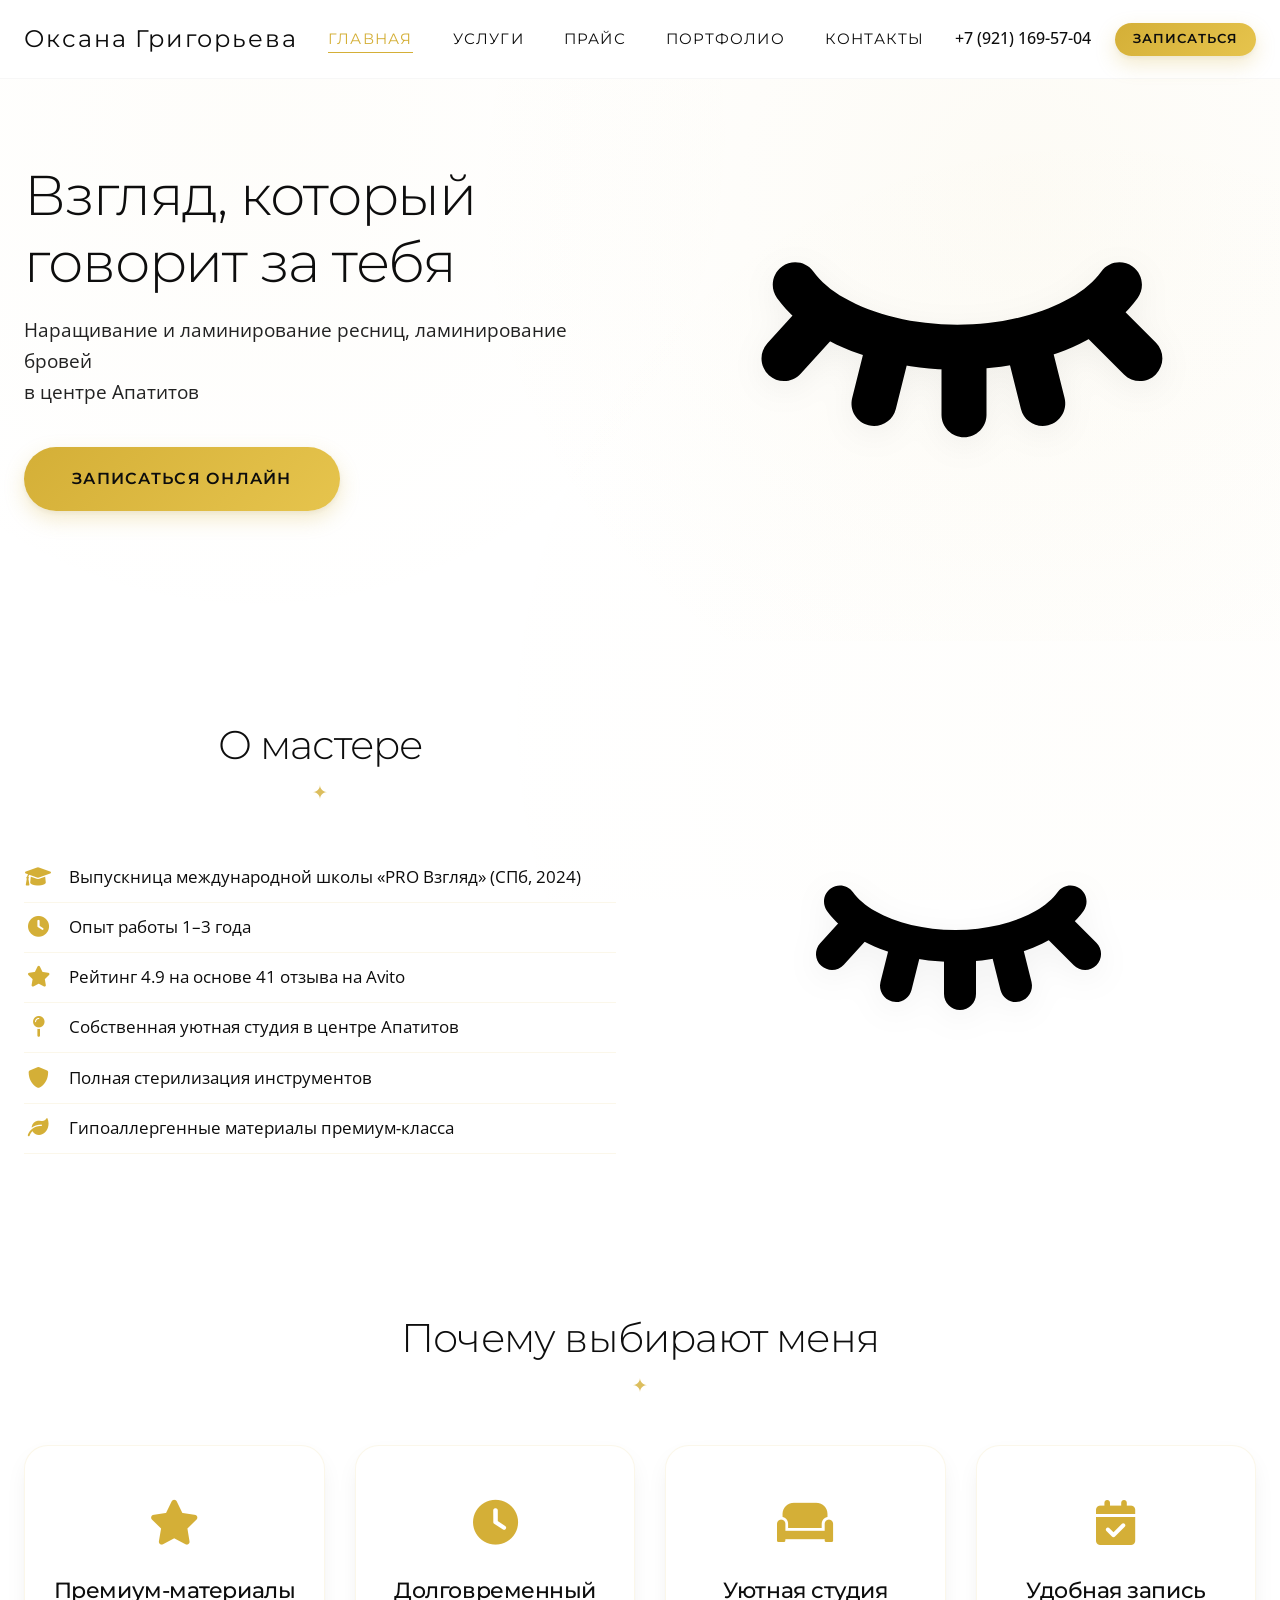
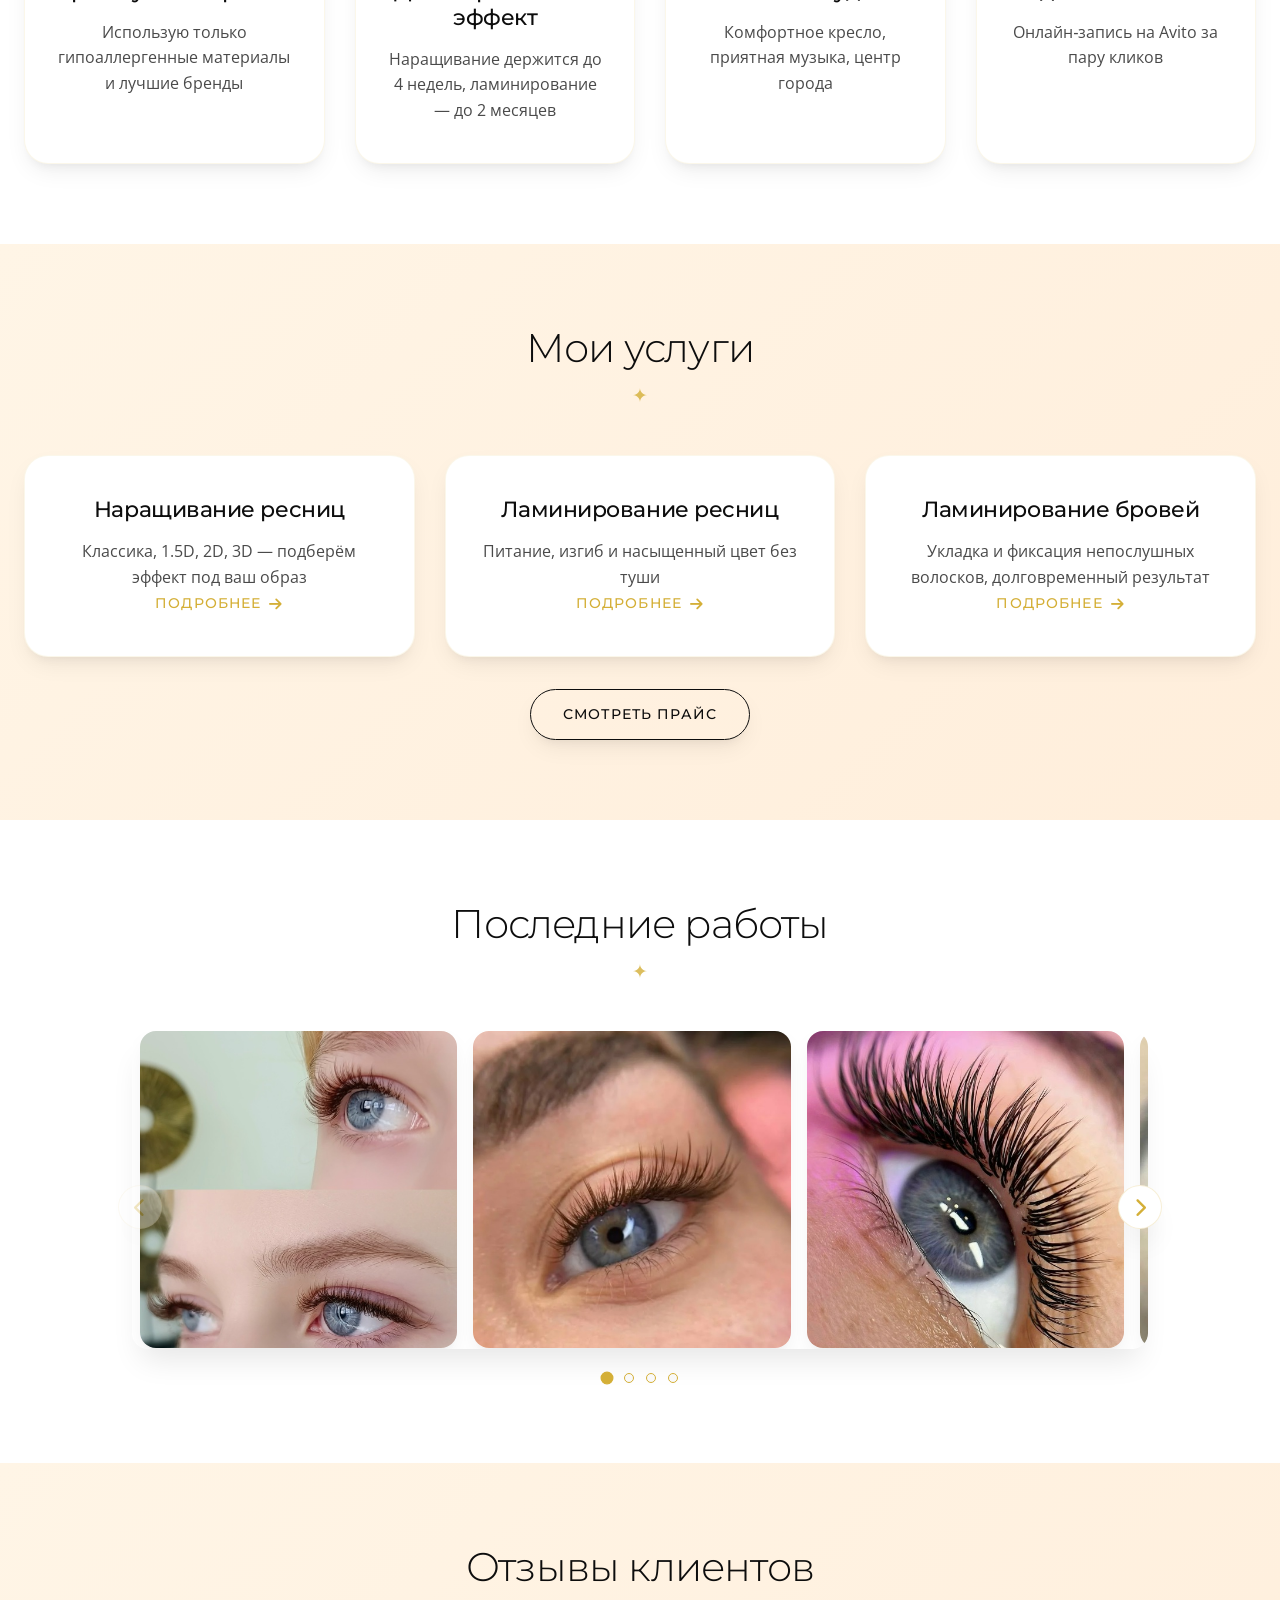
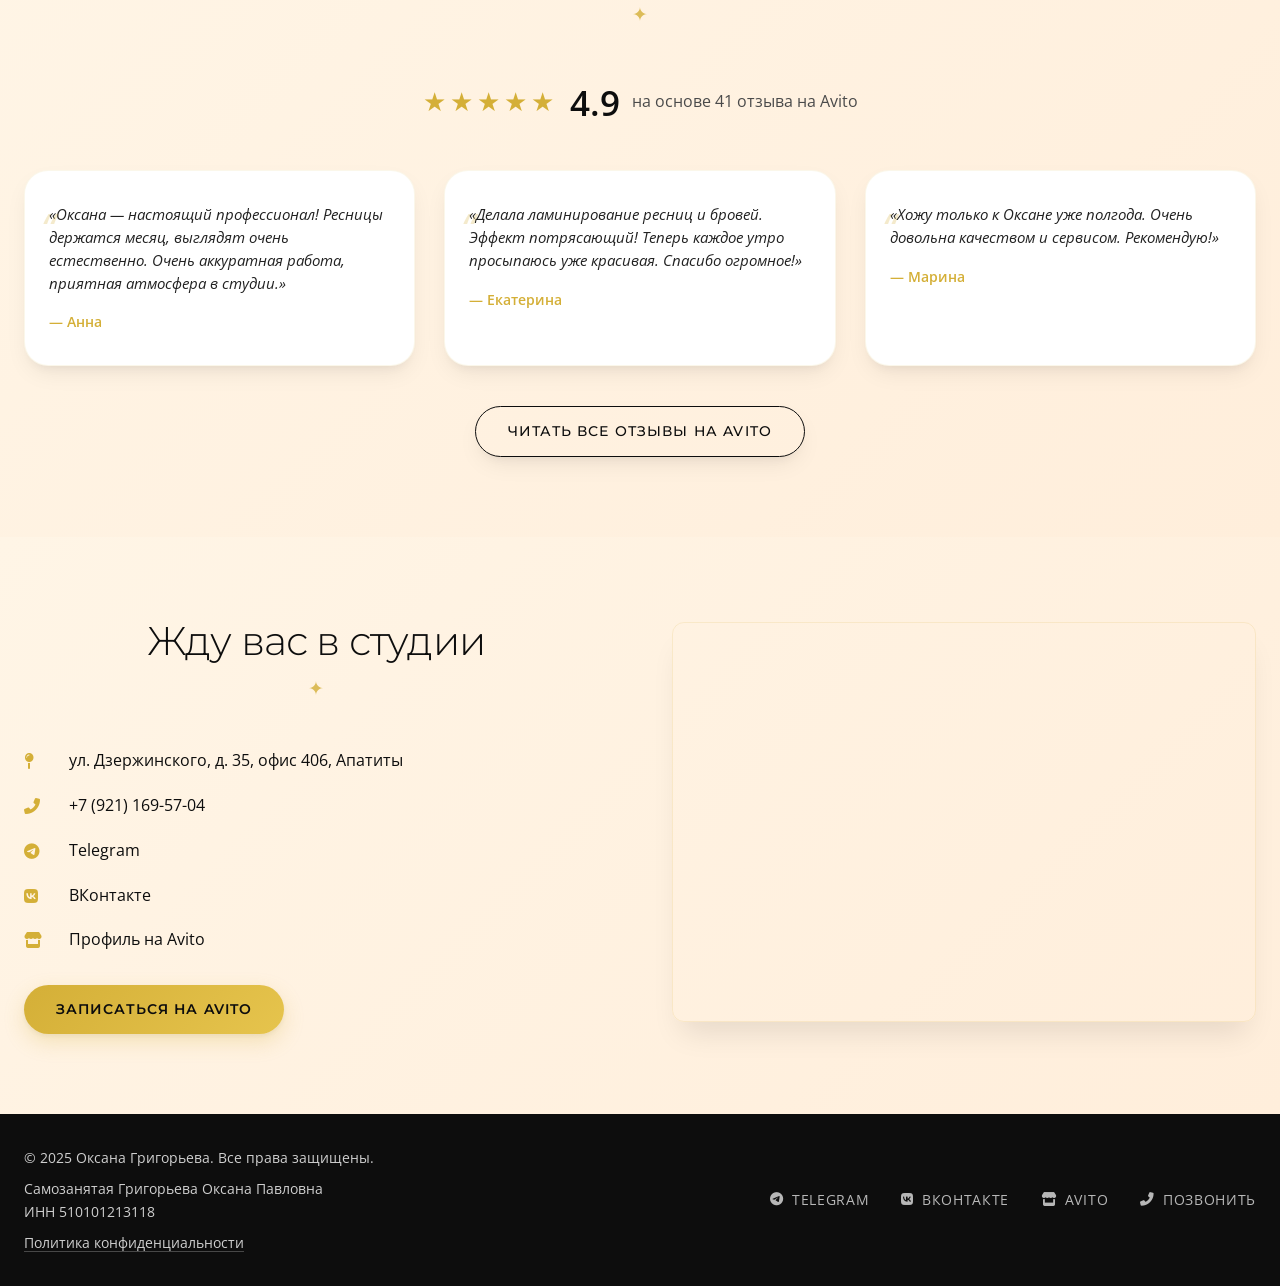
==== commit b961ae4e: "Новые блоки" ====
--- a/index.html
+++ b/index.html
@@ -4,16 +4,21 @@
   <meta charset="UTF-8">
   <meta name="viewport" content="width=device-width, initial-scale=1.0">
   <title>Оксана Григорьева · Ресницы и брови · Апатиты</title>
+  
+  <!-- Шрифты и иконки -->
   <link rel="preconnect" href="https://fonts.googleapis.com">
   <link rel="preconnect" href="https://fonts.gstatic.com" crossorigin>
   <link href="https://fonts.googleapis.com/css2?family=Montserrat:wght@300;400;500;600&family=Open+Sans:wght@300;400;600&display=swap" rel="stylesheet">
   <link rel="stylesheet" href="https://cdnjs.cloudflare.com/ajax/libs/font-awesome/6.0.0-beta3/css/all.min.css">
+  
+  <!-- Основные стили -->
   <link rel="stylesheet" href="css/style.css">
 </head>
 <body>
   <header class="header">
     <div class="container header__container">
       <a href="index.html" class="logo" aria-label="На главную">Оксана Григорьева</a>
+      
       <nav class="nav" aria-label="Основное меню">
         <ul class="nav__list">
           <li><a href="index.html" class="nav__link active" aria-current="page">Главная</a></li>
@@ -23,11 +28,13 @@
           <li><a href="contacts.html" class="nav__link">Контакты</a></li>
         </ul>
       </nav>
+      
       <div class="header__contact">
         <a href="tel:+79211695704" class="header__phone">+7 (921) 169-57-04</a>
-        <a href="https://www.avito.ru/apatity/predlozheniya_uslug/naraschivanie_resnits_laminirovanie_resnits_i_brovey_4321385695"
+        <a href="https://www.avito.ru/apatity/predlozheniya_uslug/naraschivanie_resnits_laminirovanie_resnits_i_brovey_4321385695" 
            class="btn btn--gold btn--small" target="_blank" rel="noopener">Записаться</a>
       </div>
+      
       <button class="mobile-toggle" aria-label="Открыть меню" aria-expanded="false">
         <i class="fas fa-bars"></i>
       </button>
@@ -35,12 +42,13 @@
   </header>
 
   <main>
+    <!-- Hero -->
     <section class="hero" aria-label="Главный экран">
       <div class="container hero__container">
         <div class="hero__content">
           <h1 class="hero__title">Взгляд, который <br>говорит за тебя</h1>
           <p class="hero__subtitle">Наращивание и ламинирование ресниц, ламинирование бровей<br>в центре Апатитов</p>
-          <a href="https://www.avito.ru/apatity/predlozheniya_uslug/naraschivanie_resnits_laminirovanie_resnits_i_brovey_4321385695"
+          <a href="https://www.avito.ru/apatity/predlozheniya_uslug/naraschivanie_resnits_laminirovanie_resnits_i_brovey_4321385695" 
              class="btn btn--gold btn--large" target="_blank" rel="noopener">Записаться онлайн</a>
         </div>
         <div class="hero__image">
@@ -49,6 +57,27 @@
       </div>
     </section>
 
+    <!-- О мастере -->
+    <section class="about-master section" aria-labelledby="about-title">
+      <div class="container about-master__container">
+        <div class="about-master__content">
+          <h2 id="about-title" class="section-title">О мастере</h2>
+          <ul class="about-master__list">
+            <li><i class="fas fa-graduation-cap"></i> Выпускница международной школы «PRO Взгляд» (СПб, 2024)</li>
+            <li><i class="fas fa-clock"></i> Опыт работы 1–3 года</li>
+            <li><i class="fas fa-star"></i> Рейтинг 4.9 на основе 41 отзыва на Avito</li>
+            <li><i class="fas fa-map-pin"></i> Собственная уютная студия в центре Апатитов</li>
+            <li><i class="fas fa-shield-alt"></i> Полная стерилизация инструментов</li>
+            <li><i class="fas fa-leaf"></i> Гипоаллергенные материалы премиум‑класса</li>
+          </ul>
+        </div>
+        <div class="about-master__image">
+          <img src="images/hero/master-icon.svg" alt="Оксана Григорьева" class="about-icon">
+        </div>
+      </div>
+    </section>
+
+    <!-- Преимущества -->
     <section class="features section" aria-labelledby="features-title">
       <div class="container">
         <h2 id="features-title" class="section-title">Почему выбирают меня</h2>
@@ -77,6 +106,7 @@
       </div>
     </section>
 
+    <!-- Услуги (кратко) -->
     <section class="services-preview section bg-light" aria-labelledby="services-preview-title">
       <div class="container">
         <h2 id="services-preview-title" class="section-title">Мои услуги</h2>
@@ -103,6 +133,7 @@
       </div>
     </section>
 
+    <!-- Портфолио (карусель) -->
     <section class="portfolio-preview section" aria-labelledby="portfolio-title">
       <div class="container">
         <h2 id="portfolio-title" class="section-title">Последние работы</h2>
@@ -131,6 +162,37 @@
       </div>
     </section>
 
+    <!-- Отзывы -->
+    <section class="testimonials section bg-light" aria-labelledby="testimonials-title">
+      <div class="container">
+        <h2 id="testimonials-title" class="section-title">Отзывы клиентов</h2>
+        <div class="testimonials__rating">
+          <span class="rating__stars">★★★★★</span>
+          <span class="rating__value">4.9</span>
+          <span class="rating__count">на основе 41 отзыва на Avito</span>
+        </div>
+        <div class="testimonials__grid">
+          <figure class="testimonial">
+            <blockquote>«Оксана — настоящий профессионал! Ресницы держатся месяц, выглядят очень естественно. Очень аккуратная работа, приятная атмосфера в студии.»</blockquote>
+            <figcaption>— Анна</figcaption>
+          </figure>
+          <figure class="testimonial">
+            <blockquote>«Делала ламинирование ресниц и бровей. Эффект потрясающий! Теперь каждое утро просыпаюсь уже красивая. Спасибо огромное!»</blockquote>
+            <figcaption>— Екатерина</figcaption>
+          </figure>
+          <figure class="testimonial">
+            <blockquote>«Хожу только к Оксане уже полгода. Очень довольна качеством и сервисом. Рекомендую!»</blockquote>
+            <figcaption>— Марина</figcaption>
+          </figure>
+        </div>
+        <div class="text-center">
+          <a href="https://www.avito.ru/apatity/predlozheniya_uslug/naraschivanie_resnits_laminirovanie_resnits_i_brovey_4321385695#reviews" 
+             class="btn btn--outline" target="_blank" rel="noopener">Читать все отзывы на Avito</a>
+        </div>
+      </div>
+    </section>
+
+    <!-- Контакты (кратко) + CTA -->
     <section class="contact-cta section bg-light" aria-labelledby="contact-cta-title">
       <div class="container contact-cta__container">
         <div class="contact-cta__info">
@@ -142,12 +204,12 @@
             <p><i class="fab fa-vk"></i> <a href="https://vk.com/grigosha2607" target="_blank" rel="noopener">ВКонтакте</a></p>
             <p><i class="fas fa-store"></i> <a href="https://www.avito.ru/apatity/predlozheniya_uslug/naraschivanie_resnits_laminirovanie_resnits_i_brovey_4321385695" target="_blank" rel="noopener">Профиль на Avito</a></p>
           </address>
-          <a href="https://www.avito.ru/apatity/predlozheniya_uslug/naraschivanie_resnits_laminirovanie_resnits_i_brovey_4321385695"
+          <a href="https://www.avito.ru/apatity/predlozheniya_uslug/naraschivanie_resnits_laminirovanie_resnits_i_brovey_4321385695" 
              class="btn btn--gold" target="_blank" rel="noopener">Записаться на Avito</a>
         </div>
         <div class="contact-cta__map">
-          <iframe src="https://yandex.ru/map-widget/v1/?ll=33.396363%2C67.564368&mode=search&ol=geo&ouri=ymapsbm1%3A%2F%2Fgeo%3Fdata%3DCgoxNzUwMDAwMDAwEgjQoNC%2B0YHRgdC40Y8iCg2a%2FRNCFdN4Qg%3D%3D&z=18"
-                  width="100%" height="400" allowfullscreen
+          <iframe src="https://yandex.ru/map-widget/v1/?ll=33.396363%2C67.564368&mode=search&ol=geo&ouri=ymapsbm1%3A%2F%2Fgeo%3Fdata%3DCgoxNzUwMDAwMDAwEgjQoNC%2B0YHRgdC40Y8iCg2a%2FRNCFdN4Qg%3D%3D&z=18" 
+                  width="100%" height="400" allowfullscreen 
                   title="Карта с адресом студии" style="border-radius: 12px;"></iframe>
         </div>
       </div>
@@ -170,19 +232,7 @@
     </div>
   </footer>
 
-  <script>
-    (function() {
-      const toggle = document.querySelector('.mobile-toggle');
-      const nav = document.querySelector('.nav');
-      if (toggle && nav) {
-        toggle.addEventListener('click', function() {
-          const expanded = this.getAttribute('aria-expanded') === 'true' ? false : true;
-          this.setAttribute('aria-expanded', expanded);
-          nav.classList.toggle('active');
-        });
-      }
-    })();
-  </script>
+  <!-- Скрипт для карусели и мобильного меню -->
   <script src="js/main.js"></script>
 </body>
 </html>
--- a/css/style.css
+++ b/css/style.css
@@ -609,4 +609,226 @@
 @media (max-width: 480px) {
   .btn--large { padding: 0.9em 2em; }
   .privacy-text { padding: 1.5rem; }
+}
+/* ===== ВИЗУАЛЬНЫЕ УЛУЧШЕНИЯ (ТОЛЬКО CSS) ===== */
+
+/* 1. Мягкий радиальный градиент на фоне */
+body {
+  background: 
+    radial-gradient(circle at 20% 15%, rgba(212, 175, 55, 0.025) 0%, transparent 40%),
+    radial-gradient(circle at 85% 80%, rgba(212, 175, 55, 0.015) 0%, transparent 50%),
+    var(--white);
+  background-attachment: fixed;
+}
+
+/* 2. Hover‑эффект для карточек услуг и преимуществ */
+.feature-card,
+.service-card {
+  transition: transform 0.3s cubic-bezier(0.2, 0.0, 0.0, 1), 
+              box-shadow 0.3s ease,
+              border-color 0.3s ease;
+}
+
+.feature-card:hover,
+.service-card:hover {
+  transform: translateY(-6px);
+  box-shadow: 0 25px 35px -12px rgba(0, 0, 0, 0.12), 
+              0 0 0 1px rgba(212, 175, 55, 0.15);
+  border-color: transparent;
+}
+
+/* 3. Плавное появление секций при загрузке (без JS) */
+@keyframes fadeInUp {
+  from {
+    opacity: 0;
+    transform: translateY(18px);
+  }
+  to {
+    opacity: 1;
+    transform: translateY(0);
+  }
+}
+
+.hero,
+.features,
+.services-preview,
+.portfolio-preview,
+.contact-cta {
+  animation: fadeInUp 0.7s ease-out forwards;
+  opacity: 0;
+}
+
+/* Каскадное появление */
+.features            { animation-delay: 0.1s; }
+.services-preview    { animation-delay: 0.2s; }
+.portfolio-preview   { animation-delay: 0.3s; }
+.contact-cta         { animation-delay: 0.4s; }
+
+/* 4. Улучшенная кнопка "Записаться" (более выразительная) */
+.btn--gold {
+  background: linear-gradient(135deg, var(--gold) 0%, #e6c44d 100%);
+  color: var(--black);
+  font-weight: 600;
+  box-shadow: 0 8px 20px rgba(212, 175, 55, 0.25), 0 2px 4px rgba(0, 0, 0, 0.05);
+  border: none;
+  transition: transform 0.2s ease, 
+              box-shadow 0.3s ease, 
+              background 0.3s ease;
+}
+
+.btn--gold:hover {
+  transform: translateY(-3px);
+  box-shadow: 0 16px 30px rgba(212, 175, 55, 0.35), 0 4px 8px rgba(0, 0, 0, 0.08);
+  background: linear-gradient(135deg, #e6c44d 0%, var(--gold) 100%);
+  color: var(--black);
+}
+
+/* 5. Аккуратное увеличение фото в портфолио при наведении */
+.gallery-item img,
+.carousel__slide img {
+  transition: transform 0.4s cubic-bezier(0.2, 0.0, 0.0, 1);
+}
+
+.gallery-item:hover img {
+  transform: scale(1.05);
+}
+
+.carousel__slide:hover img {
+  transform: scale(1.02);
+}
+
+/* На мобильных отключаем анимации появления (чтобы не мешали быстрому скроллу) */
+@media (max-width: 768px) {
+  .hero,
+  .features,
+  .services-preview,
+  .portfolio-preview,
+  .contact-cta {
+    animation: none;
+    opacity: 1;
+    transform: none;
+  }
+  
+  .btn--gold:hover {
+    transform: translateY(-2px);
+  }
+}
+/* ===== О МАСТЕРЕ ===== */
+.about-master__container {
+  display: grid;
+  grid-template-columns: 1fr 1fr;
+  gap: 3rem;
+  align-items: center;
+}
+.about-master__list {
+  margin-top: 1.5rem;
+}
+.about-master__list li {
+  display: flex;
+  align-items: center;
+  gap: 1rem;
+  padding: 0.7rem 0;
+  border-bottom: 1px solid rgba(212,175,55,0.1);
+  font-size: 1.05rem;
+}
+.about-master__list i {
+  width: 1.8rem;
+  color: var(--gold);
+  font-size: 1.3rem;
+  text-align: center;
+}
+.about-master__image {
+  display: flex;
+  justify-content: center;
+}
+.about-icon {
+  max-width: 320px;
+  height: auto;
+  filter: drop-shadow(0 8px 16px rgba(0,0,0,0.05));
+}
+
+/* ===== ОТЗЫВЫ ===== */
+.testimonials__rating {
+  display: flex;
+  align-items: center;
+  justify-content: center;
+  gap: 0.75rem;
+  margin-bottom: 2.5rem;
+  flex-wrap: wrap;
+}
+.rating__stars {
+  color: var(--gold);
+  font-size: 1.6rem;
+  letter-spacing: 4px;
+}
+.rating__value {
+  font-size: 2.2rem;
+  font-weight: 600;
+  color: var(--black);
+}
+.rating__count {
+  color: var(--gray);
+  font-size: 1rem;
+}
+.testimonials__grid {
+  display: grid;
+  grid-template-columns: repeat(3, 1fr);
+  gap: 1.8rem;
+  margin-bottom: 2.5rem;
+}
+.testimonial {
+  background: var(--white);
+  padding: 2rem 1.5rem;
+  border-radius: var(--border-radius);
+  box-shadow: var(--shadow-sm);
+  border: 1px solid rgba(212,175,55,0.1);
+}
+.testimonial blockquote {
+  font-style: italic;
+  margin-bottom: 1rem;
+  color: var(--gray-dark);
+  position: relative;
+  font-size: 0.95rem;
+  line-height: 1.5;
+}
+.testimonial blockquote::before {
+  content: '“';
+  font-size: 2.5rem;
+  color: var(--gold);
+  opacity: 0.25;
+  position: absolute;
+  left: -0.5rem;
+  top: -0.3rem;
+}
+.testimonial figcaption {
+  font-weight: 600;
+  color: var(--gold);
+  font-size: 0.9rem;
+}
+
+/* ===== АДАПТИВ ДЛЯ НОВЫХ БЛОКОВ ===== */
+@media (max-width: 1024px) {
+  .testimonials__grid {
+    grid-template-columns: repeat(2, 1fr);
+  }
+}
+@media (max-width: 768px) {
+  .about-master__container,
+  .testimonials__grid {
+    grid-template-columns: 1fr;
+  }
+  .about-master__image {
+    order: -1;
+  }
+  .about-icon {
+    max-width: 240px;
+  }
+  .rating__value {
+    font-size: 1.8rem;
+  }
+}
+@media (max-width: 480px) {
+  .testimonials__grid {
+    grid-template-columns: 1fr;
+  }
 }
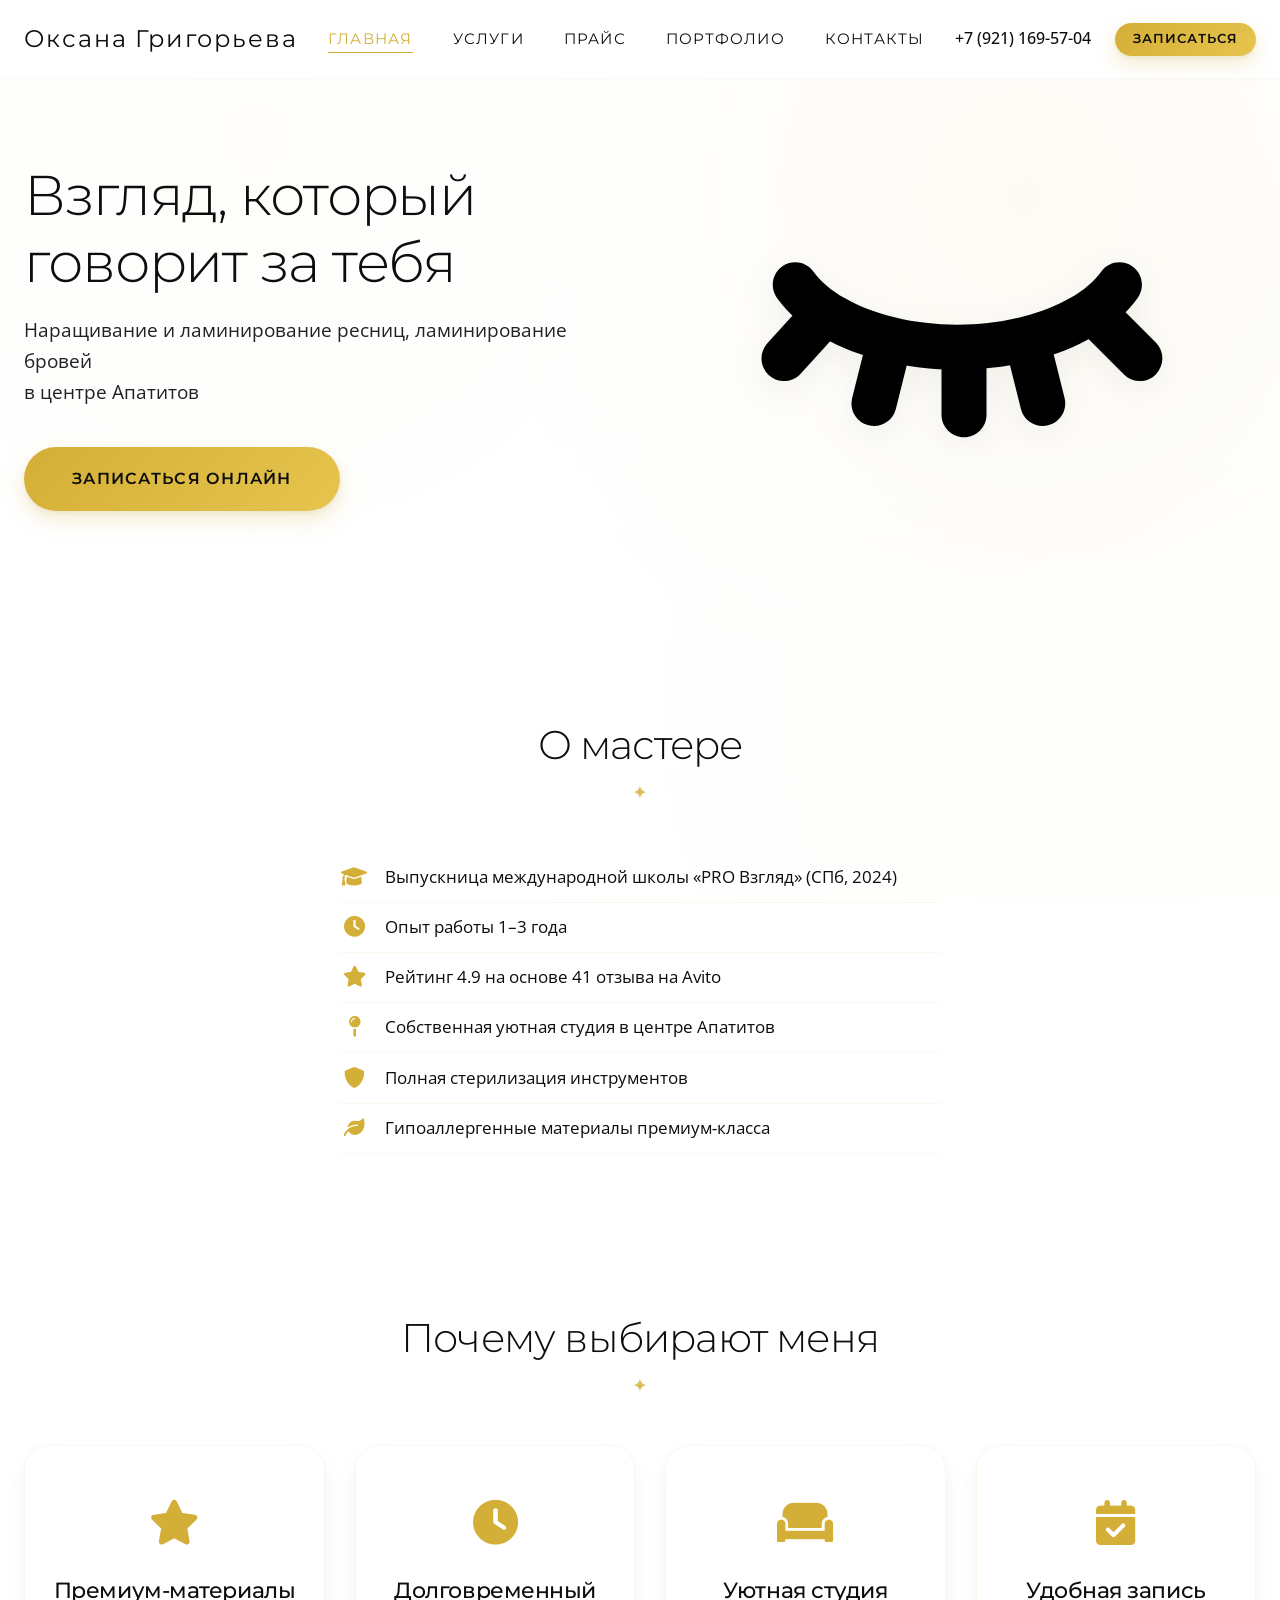
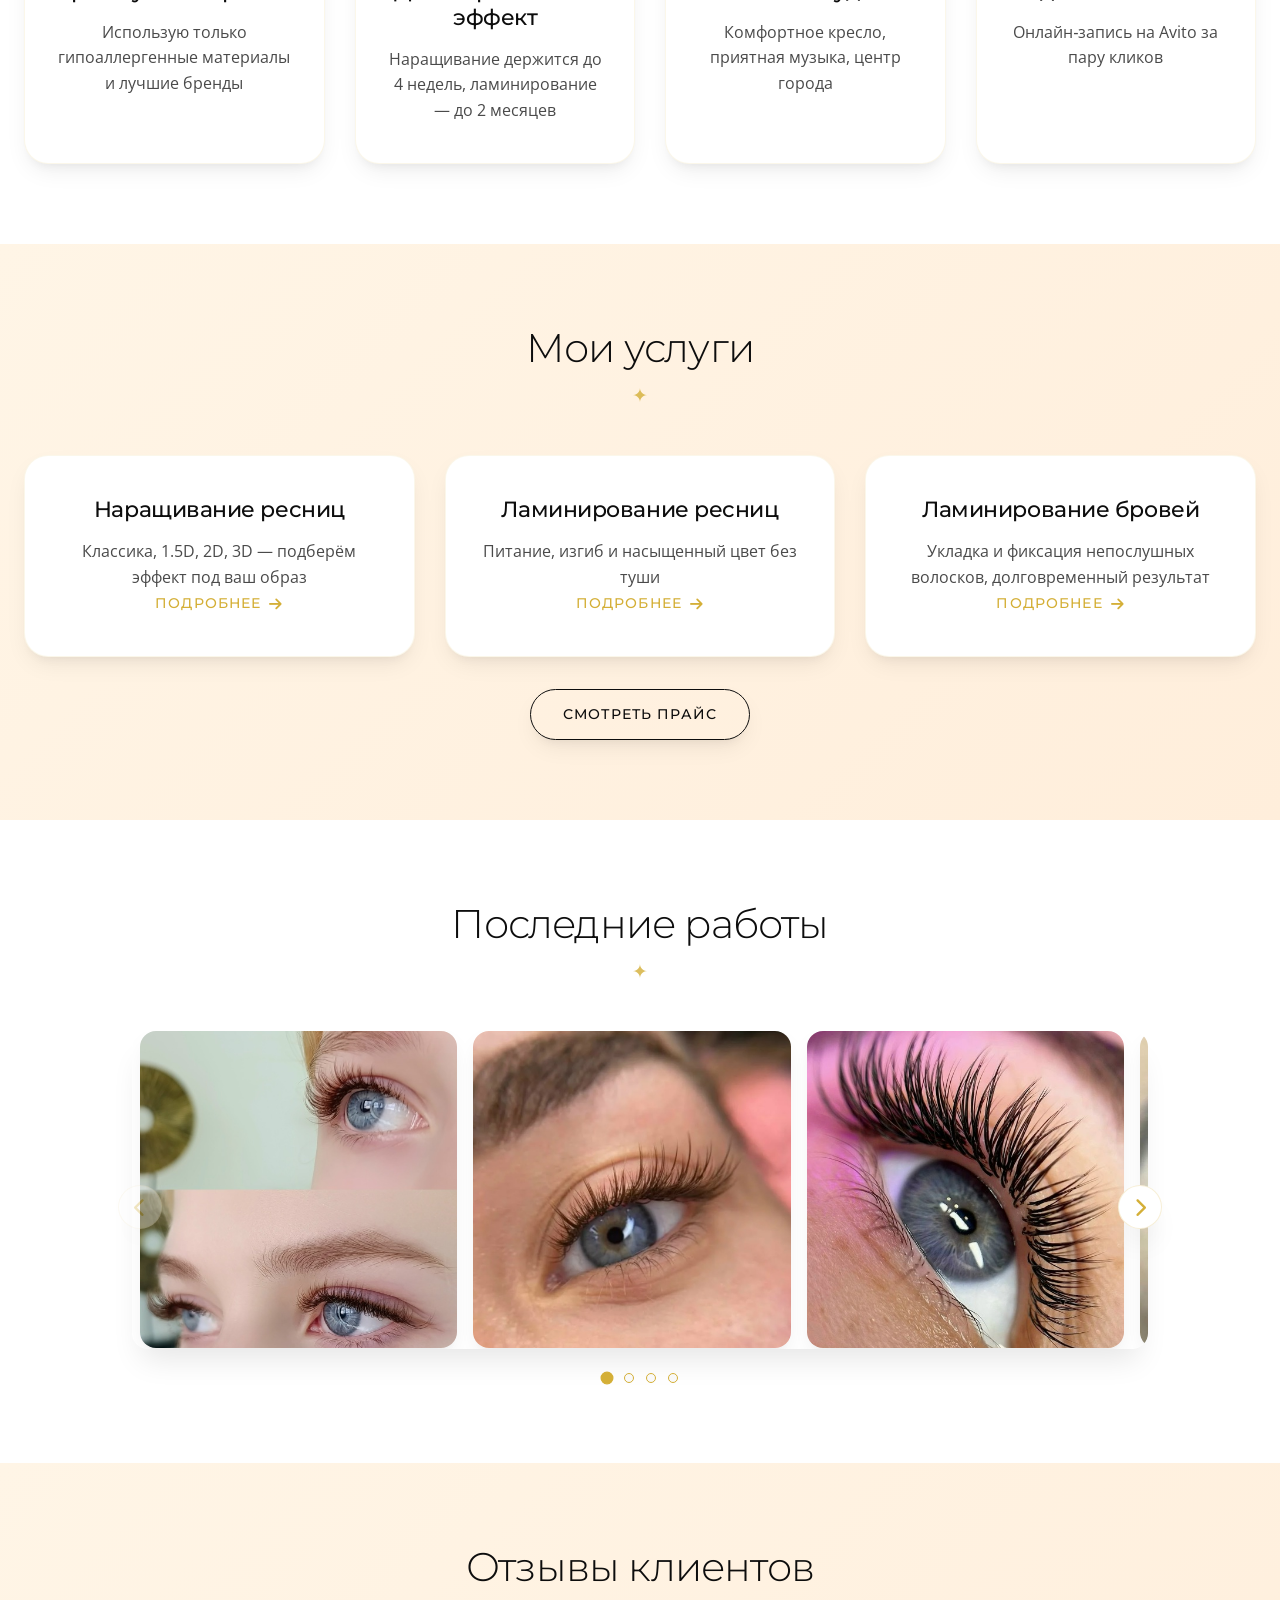
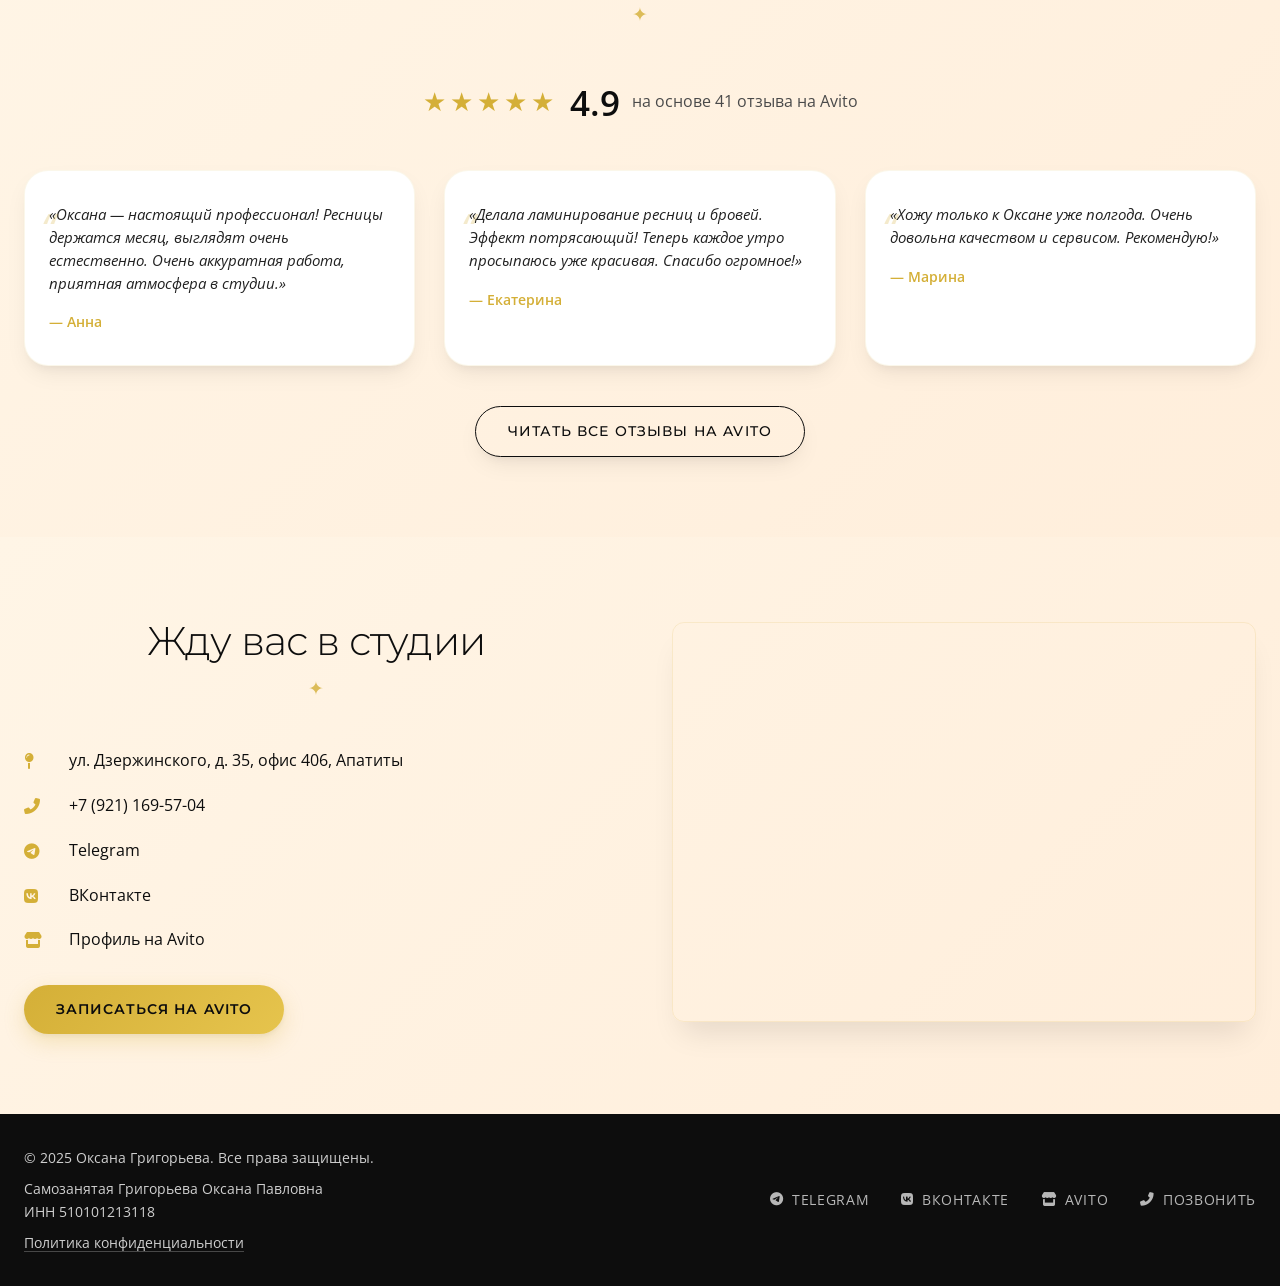
==== commit adc08f1d: "fix" ====
--- a/index.html
+++ b/index.html
@@ -59,21 +59,16 @@
 
     <!-- О мастере -->
     <section class="about-master section" aria-labelledby="about-title">
-      <div class="container about-master__container">
-        <div class="about-master__content">
-          <h2 id="about-title" class="section-title">О мастере</h2>
-          <ul class="about-master__list">
-            <li><i class="fas fa-graduation-cap"></i> Выпускница международной школы «PRO Взгляд» (СПб, 2024)</li>
-            <li><i class="fas fa-clock"></i> Опыт работы 1–3 года</li>
-            <li><i class="fas fa-star"></i> Рейтинг 4.9 на основе 41 отзыва на Avito</li>
-            <li><i class="fas fa-map-pin"></i> Собственная уютная студия в центре Апатитов</li>
-            <li><i class="fas fa-shield-alt"></i> Полная стерилизация инструментов</li>
-            <li><i class="fas fa-leaf"></i> Гипоаллергенные материалы премиум‑класса</li>
-          </ul>
-        </div>
-        <div class="about-master__image">
-          <img src="images/hero/master-icon.svg" alt="Оксана Григорьева" class="about-icon">
-        </div>
+      <div class="container">
+        <h2 id="about-title" class="section-title">О мастере</h2>
+        <ul class="about-master__list about-master__list--centered">
+          <li><i class="fas fa-graduation-cap"></i> Выпускница международной школы «PRO Взгляд» (СПб, 2024)</li>
+          <li><i class="fas fa-clock"></i> Опыт работы 1–3 года</li>
+          <li><i class="fas fa-star"></i> Рейтинг 4.9 на основе 41 отзыва на Avito</li>
+          <li><i class="fas fa-map-pin"></i> Собственная уютная студия в центре Апатитов</li>
+          <li><i class="fas fa-shield-alt"></i> Полная стерилизация инструментов</li>
+          <li><i class="fas fa-leaf"></i> Гипоаллергенные материалы премиум‑класса</li>
+        </ul>
       </div>
     </section>
 
--- a/css/style.css
+++ b/css/style.css
@@ -831,4 +831,8 @@
   .testimonials__grid {
     grid-template-columns: 1fr;
   }
+}
+.about-master__list--centered {
+  max-width: 600px;
+  margin-inline: auto;
 }
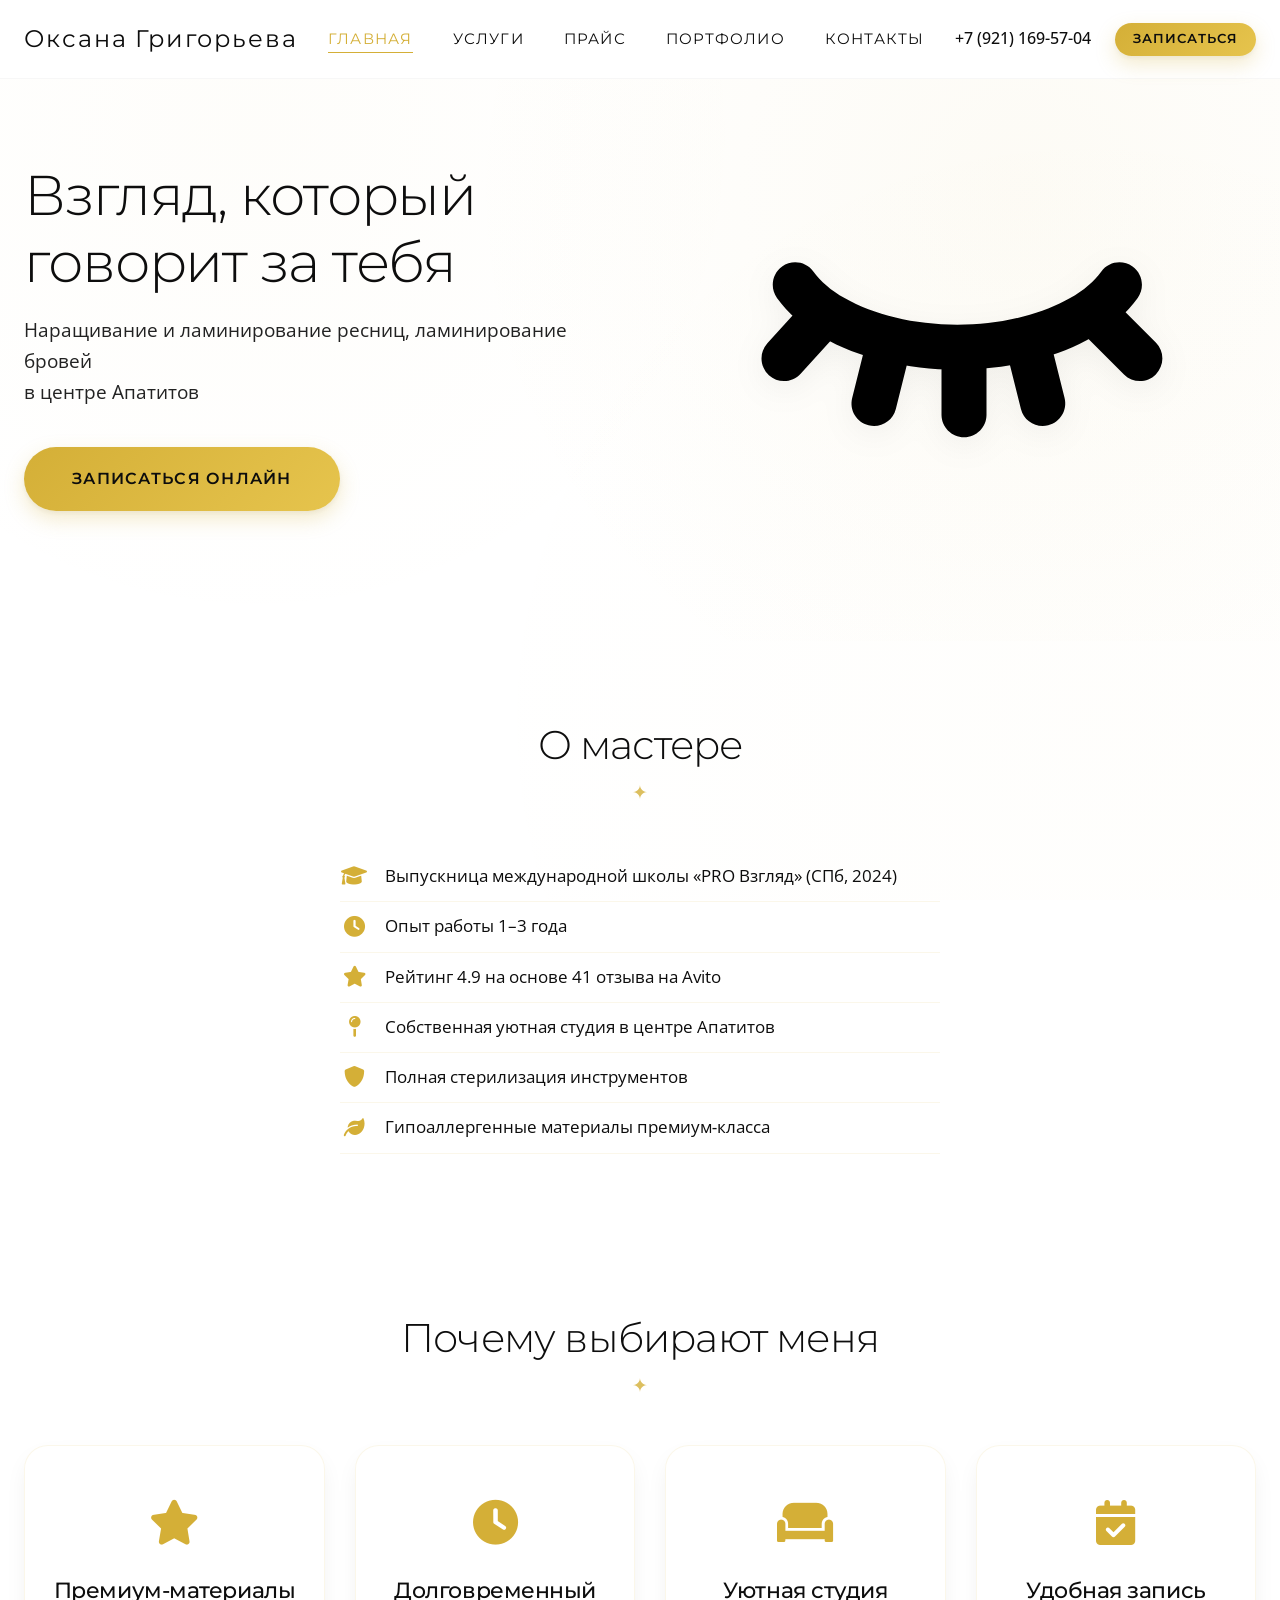
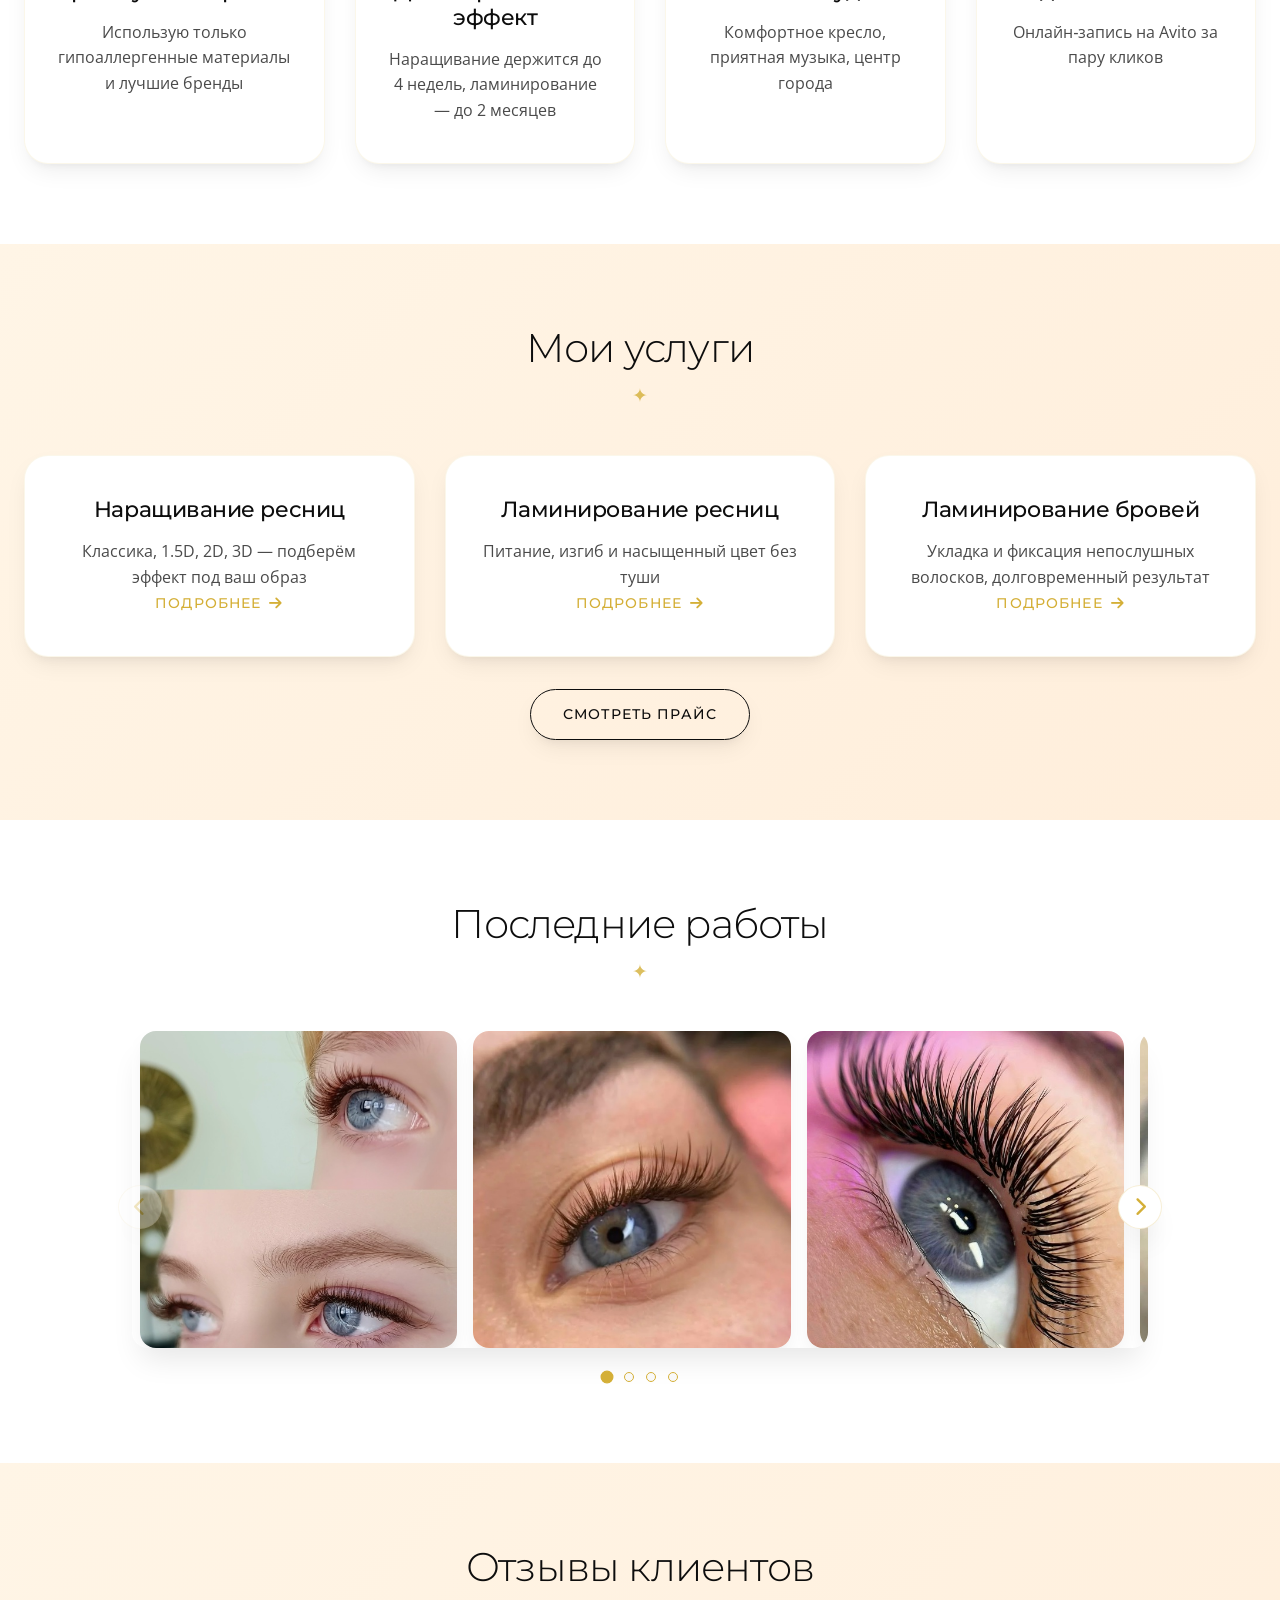
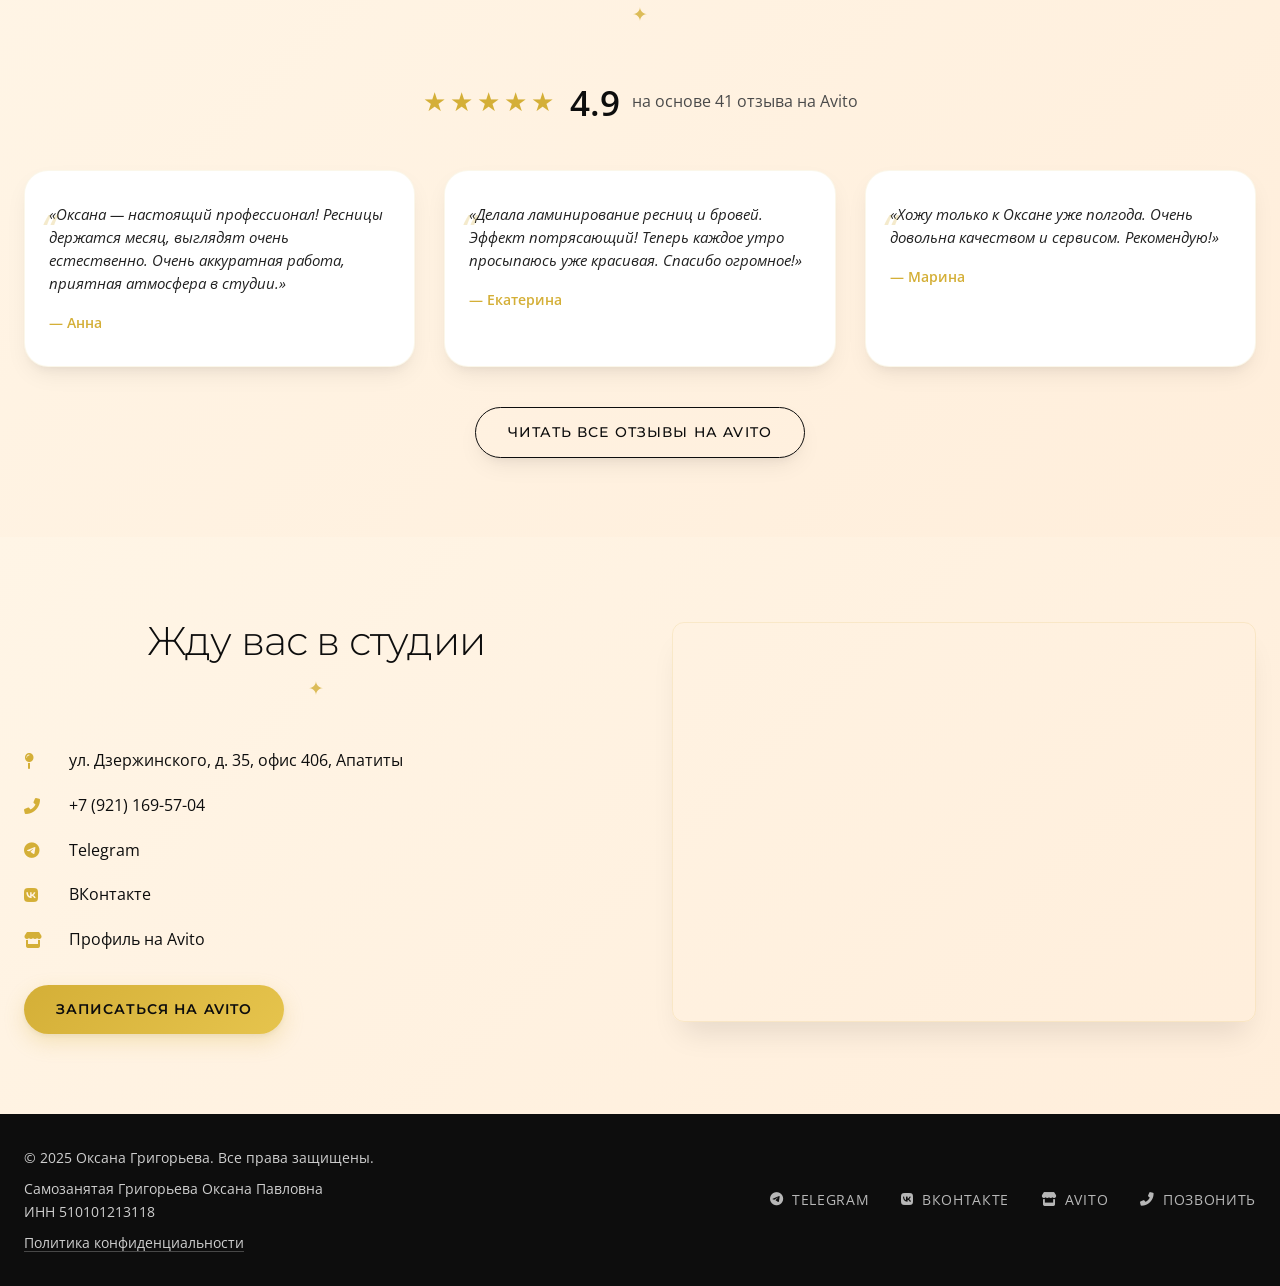
==== commit 3ccd5264: "Add files via upload" ====
--- a/index.html
+++ b/index.html
@@ -15,6 +15,24 @@
   <link rel="stylesheet" href="css/style.css">
 </head>
 <body>
+  <script>
+  (function() {
+    document.body.classList.add('hero-focus');
+    const style = document.createElement('style');
+    style.textContent = `
+      .hero-focus .about-master,
+      .hero-focus .features,
+      .hero-focus .services-preview,
+      .hero-focus .portfolio-preview,
+      .hero-focus .testimonials,
+      .hero-focus .contact-cta {
+        opacity: 0 !important;
+        transform: translateY(20px) !important;
+      }
+    `;
+    document.head.appendChild(style);
+  })();
+</script>
   <header class="header">
     <div class="container header__container">
       <a href="index.html" class="logo" aria-label="На главную">Оксана Григорьева</a>
--- a/css/style.css
+++ b/css/style.css
@@ -835,4 +835,57 @@
 .about-master__list--centered {
   max-width: 600px;
   margin-inline: auto;
+}
+/* ===== ЭФФЕКТ "HERO В ФОКУСЕ" (ГАРАНТИРОВАННОЕ СКРЫТИЕ) ===== */
+
+/* Жёстко скрываем все секции, кроме hero и хедера/футера */
+body:not(.no-hero-focus) .about-master,
+body:not(.no-hero-focus) .features,
+body:not(.no-hero-focus) .services-preview,
+body:not(.no-hero-focus) .portfolio-preview,
+body:not(.no-hero-focus) .testimonials,
+body:not(.no-hero-focus) .contact-cta {
+  opacity: 0 !important;
+  transform: translateY(20px) !important;
+  transition: opacity 0.6s cubic-bezier(0.2, 0.0, 0.0, 1),
+              transform 0.6s cubic-bezier(0.2, 0.0, 0.0, 1);
+  will-change: opacity, transform;
+}
+
+/* Класс visible снимает скрытие */
+body:not(.no-hero-focus) .about-master.visible,
+body:not(.no-hero-focus) .features.visible,
+body:not(.no-hero-focus) .services-preview.visible,
+body:not(.no-hero-focus) .portfolio-preview.visible,
+body:not(.no-hero-focus) .testimonials.visible,
+body:not(.no-hero-focus) .contact-cta.visible {
+  opacity: 1 !important;
+  transform: translateY(0) !important;
+}
+
+/* Для браузеров с поддержкой animation-timeline */
+@supports (animation-timeline: view()) {
+  body:not(.no-hero-focus) .about-master,
+  body:not(.no-hero-focus) .features,
+  body:not(.no-hero-focus) .services-preview,
+  body:not(.no-hero-focus) .portfolio-preview,
+  body:not(.no-hero-focus) .testimonials,
+  body:not(.no-hero-focus) .contact-cta {
+    opacity: 1 !important; /* анимация управляет прозрачностью */
+    transform: translateY(0) !important;
+    animation: reveal 0.7s linear both;
+    animation-timeline: view();
+    animation-range: entry 5% cover 15%;
+  }
+
+  @keyframes reveal {
+    from {
+      opacity: 0;
+      transform: translateY(20px);
+    }
+    to {
+      opacity: 1;
+      transform: translateY(0);
+    }
+  }
 }
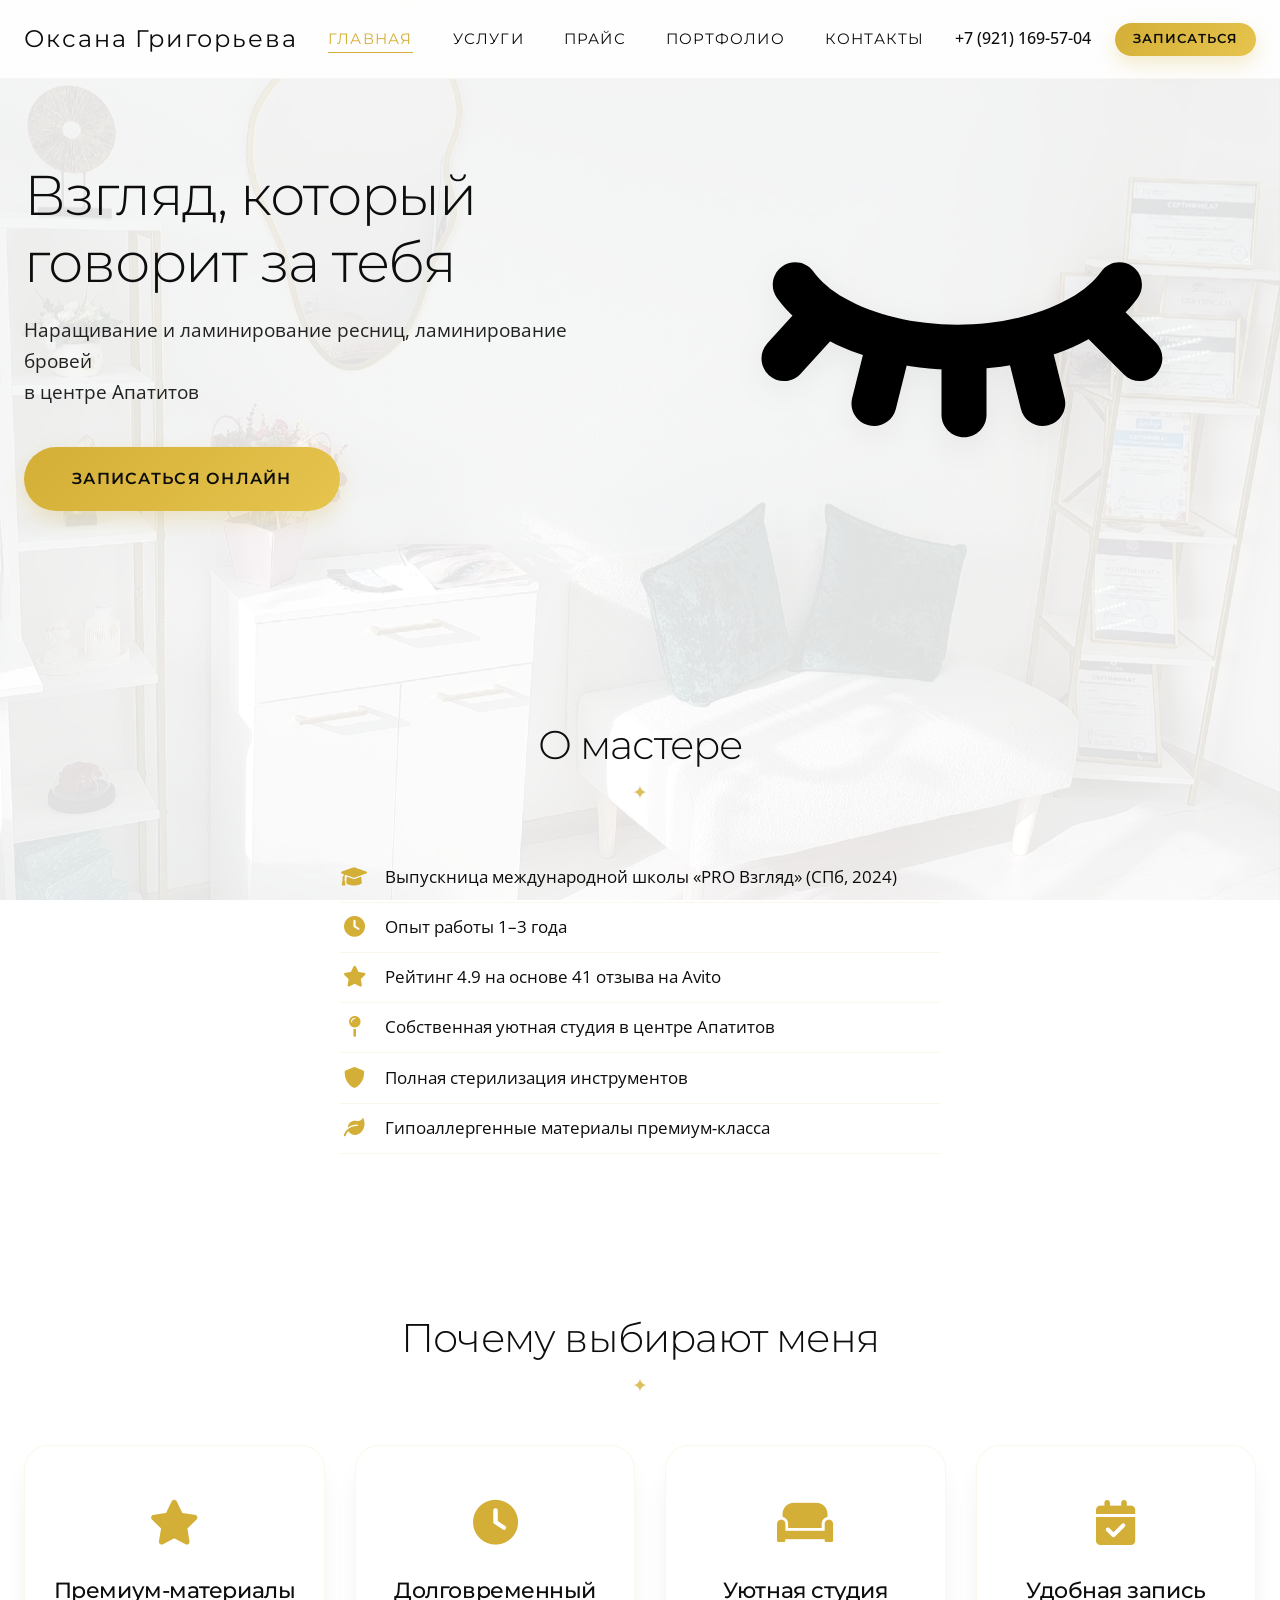
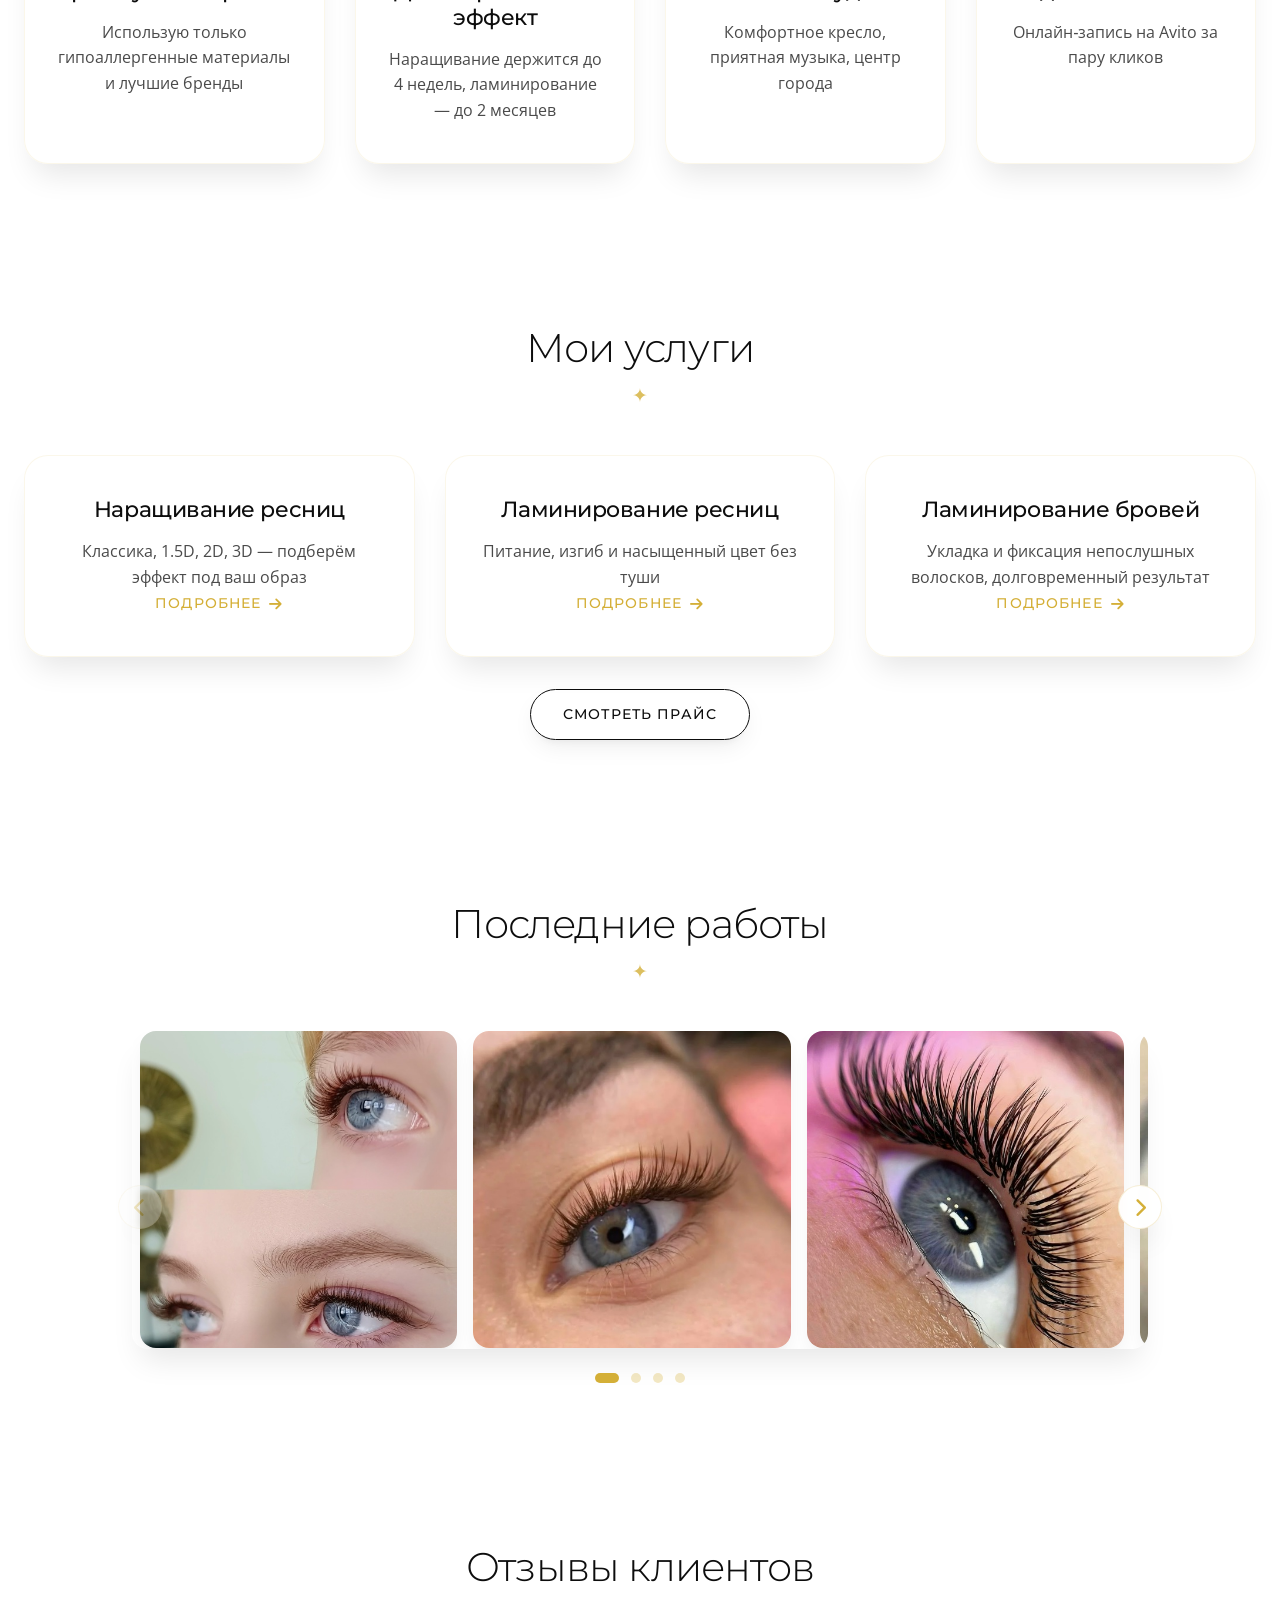
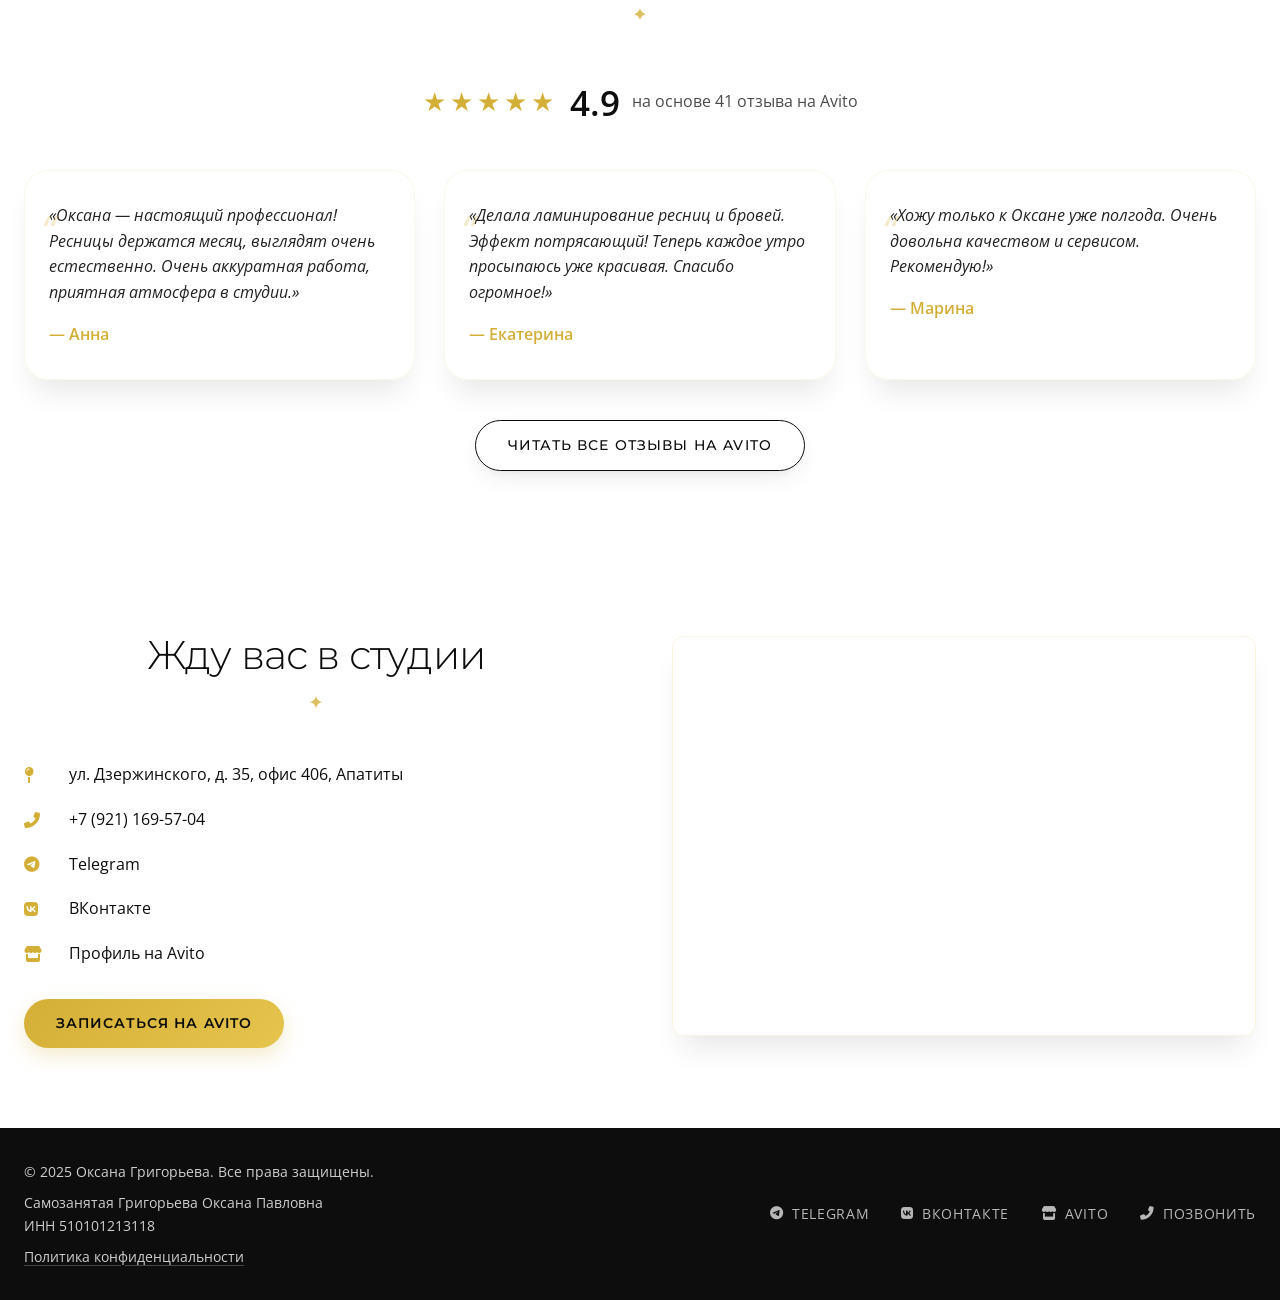
==== commit d0e717b0: "Обновлённый дизайн: единый фон, исправлены заголовки и контакты" ====
--- a/index.html
+++ b/index.html
@@ -15,24 +15,6 @@
   <link rel="stylesheet" href="css/style.css">
 </head>
 <body>
-  <script>
-  (function() {
-    document.body.classList.add('hero-focus');
-    const style = document.createElement('style');
-    style.textContent = `
-      .hero-focus .about-master,
-      .hero-focus .features,
-      .hero-focus .services-preview,
-      .hero-focus .portfolio-preview,
-      .hero-focus .testimonials,
-      .hero-focus .contact-cta {
-        opacity: 0 !important;
-        transform: translateY(20px) !important;
-      }
-    `;
-    document.head.appendChild(style);
-  })();
-</script>
   <header class="header">
     <div class="container header__container">
       <a href="index.html" class="logo" aria-label="На главную">Оксана Григорьева</a>
--- a/css/style.css
+++ b/css/style.css
@@ -19,35 +19,67 @@
   --font-heading: 'Montserrat', sans-serif;
   --font-body: 'Open Sans', sans-serif;
 
-  --transition: all 0.35s cubic-bezier(0.25, 0.46, 0.45, 0.94);
+  --transition: 0.35s cubic-bezier(0.25, 0.46, 0.45, 0.94);
   --shadow-sm: 0 10px 25px -5px rgba(0,0,0,0.08), 0 8px 10px -6px rgba(0,0,0,0.05);
   --shadow-md: 0 20px 30px -10px rgba(0,0,0,0.1);
   --shadow-lg: 0 30px 40px -15px rgba(0,0,0,0.12);
 
   --border-radius: 24px;
   --border-radius-sm: 16px;
-
-  --container-width: 1280px;
   --container-padding: 24px;
 }
 
-/* ===== БАЗОВЫЕ СТИЛИ ===== */
+/* ===== ФИКСИРОВАННЫЙ ФОН СТУДИИ (КАК У ПРАЙСА) ===== */
 body {
+  position: relative;
+  display: flex;
+  flex-direction: column;
+  min-height: 100vh;
   font-family: var(--font-body);
   color: var(--black);
-  background-color: var(--white);
   line-height: 1.6;
   font-weight: 400;
   -webkit-font-smoothing: antialiased;
+  background: none;
+}
+
+body::before {
+  content: '';
+  position: fixed;
+  top: 0;
+  left: 0;
+  width: 100%;
+  height: 100%;
+  background-image: url('../images/background/studio-bg.jpg');
+  background-size: cover;
+  background-position: center 30%;
+  background-repeat: no-repeat;
+  background-attachment: fixed;
+  z-index: -2;
+}
+
+body::after {
+  content: '';
+  position: fixed;
+  top: 0;
+  left: 0;
+  width: 100%;
+  height: 100%;
+  background: rgba(255, 255, 255, 0.88);
+  z-index: -1;
+}
+
+main {
+  flex: 1;
 }
 
 .container {
-  max-width: var(--container-width);
+  max-width: 1280px;
   margin-inline: auto;
   padding-inline: var(--container-padding);
 }
 
-h1, h2, h3, h4, h5, h6 {
+h1, h2, h3 {
   font-family: var(--font-heading);
   font-weight: 400;
   letter-spacing: -0.02em;
@@ -59,7 +91,6 @@
   color: inherit;
   transition: var(--transition);
 }
-
 a:hover { color: var(--gold); }
 
 img {
@@ -72,11 +103,23 @@
 
 /* ===== УТИЛИТЫ ===== */
 .section { padding-block: clamp(2.5rem, 8vw, 5rem); }
+
+/* Гарантированные стили заголовков */
+.page-title,
+.section-title {
+  font-family: var(--font-heading);
+  font-weight: 300;
+  letter-spacing: -0.02em;
+  color: var(--black);
+}
+.page-title {
+  font-size: clamp(2.5rem, 8vw, 3.2rem);
+  margin-bottom: 1rem;
+}
 .section-title {
   font-size: clamp(2rem, 6vw, 2.5rem);
   margin-bottom: 3rem;
   text-align: center;
-  font-weight: 300;
   position: relative;
 }
 .section-title::after {
@@ -87,8 +130,53 @@
   margin-top: 0.75rem;
   opacity: 0.8;
 }
-.bg-light { background: linear-gradient(135deg, var(--beige) 0%, var(--beige-dark) 100%); }
+
 .text-center { text-align: center; margin-top: 2rem; }
+
+/* ===== ЕДИНЫЙ ФОН ДЛЯ ВСЕХ СТРАНИЦ ===== */
+.hero,
+.about-master,
+.features,
+.services-preview,
+.portfolio-preview,
+.testimonials,
+.contact-cta,
+.page-header,
+.services-detail,
+.price-table,
+.contacts,
+.portfolio-gallery,
+.privacy-content {
+  background: transparent !important;
+  backdrop-filter: none !important;
+}
+
+/* Контентные блоки с полупрозрачным фоном */
+.feature-card,
+.service-card,
+.testimonial,
+.service-block,
+.price-table__content,
+.gallery-item,
+.privacy-text,
+.contact-info,
+.contact-cta__info {
+  background: rgba(255, 255, 255, 0.85);
+  backdrop-filter: blur(4px);
+  box-shadow: var(--shadow-md);
+  border: 1px solid rgba(212,175,55,0.1);
+}
+
+.price-table__content {
+  background: rgba(255, 255, 255, 0.9);
+}
+
+.feature-card:hover,
+.service-card:hover,
+.testimonial:hover,
+.service-block:hover {
+  background: rgba(255, 255, 255, 0.98);
+}
 
 /* ===== КНОПКИ ===== */
 .btn {
@@ -105,41 +193,37 @@
   border-radius: 50px;
   transition: var(--transition);
   cursor: pointer;
-  border: 1px solid transparent;
+  border: none;
   background: none;
   box-shadow: var(--shadow-sm);
 }
 .btn--gold {
-  background-color: var(--gold);
+  background: linear-gradient(135deg, var(--gold) 0%, #e6c44d 100%);
   color: var(--black);
-  border-color: var(--gold);
+  box-shadow: 0 8px 20px rgba(212,175,55,0.25);
 }
 .btn--gold:hover {
-  background-color: transparent;
-  color: var(--gold);
-  box-shadow: var(--shadow-md);
-  transform: translateY(-2px);
+  transform: translateY(-3px);
+  box-shadow: 0 16px 30px rgba(212,175,55,0.35);
+  background: linear-gradient(135deg, #e6c44d 0%, var(--gold) 100%);
 }
 .btn--outline {
   background: transparent;
+  border: 1px solid var(--black);
   color: var(--black);
-  border-color: var(--black);
   font-weight: 500;
 }
 .btn--outline:hover {
-  background-color: var(--black);
+  background: var(--black);
   color: var(--white);
+  transform: translateY(-2px);
   box-shadow: var(--shadow-md);
-  transform: translateY(-2px);
 }
 .btn--small { padding: 0.5em 1.4em; font-size: 0.8rem; }
 .btn--large { padding: 1.2em 3em; font-size: 1rem; }
-.btn:disabled {
-  opacity: 0.4;
-  pointer-events: none;
-}
-
-/* ===== ШАПКА ===== */
+.btn:disabled { opacity: 0.4; pointer-events: none; }
+
+/* ===== HEADER ===== */
 .header {
   padding-block: 1.25rem;
   border-bottom: 1px solid rgba(0,0,0,0.03);
@@ -192,7 +276,6 @@
 /* ===== HERO ===== */
 .hero {
   padding-block: 2rem 5rem;
-  background: radial-gradient(circle at 80% 20%, rgba(212,175,55,0.05) 0%, transparent 50%);
 }
 .hero__container {
   display: flex;
@@ -227,7 +310,32 @@
   filter: drop-shadow(0 12px 20px rgba(212,175,55,0.15));
 }
 
-/* ===== КАРТОЧКИ (общий стиль) ===== */
+/* ===== О МАСТЕРЕ ===== */
+.about-master__list--centered {
+  max-width: 600px;
+  margin-inline: auto;
+}
+.about-master__list li {
+  display: flex;
+  align-items: center;
+  gap: 1rem;
+  padding: 0.7rem 0;
+  border-bottom: 1px solid rgba(212,175,55,0.1);
+  font-size: 1.05rem;
+}
+.about-master__list i {
+  width: 1.8rem;
+  color: var(--gold);
+  font-size: 1.3rem;
+  text-align: center;
+  transition: transform 0.3s, color 0.3s;
+}
+.about-master__list li:hover i {
+  color: var(--gold-light);
+  transform: translateX(3px);
+}
+
+/* ===== КАРТОЧКИ (преимущества и услуги) ===== */
 .features__grid,
 .services-preview__grid {
   display: grid;
@@ -235,26 +343,28 @@
 }
 .features__grid { grid-template-columns: repeat(4, 1fr); }
 .services-preview__grid { grid-template-columns: repeat(3, 1fr); }
+
 .feature-card,
 .service-card {
-  background: var(--white);
   padding: 2.5rem 1.8rem;
   border-radius: var(--border-radius);
-  box-shadow: var(--shadow-sm);
-  transition: var(--transition);
-  border: 1px solid rgba(212,175,55,0.1);
+  transition: transform 0.3s, box-shadow 0.3s, background 0.3s;
   text-align: center;
 }
 .feature-card:hover,
 .service-card:hover {
-  transform: translateY(-5px);
-  box-shadow: var(--shadow-md);
-  border-color: var(--gold-light);
+  transform: translateY(-6px);
+  box-shadow: 0 25px 35px -12px rgba(0,0,0,0.15);
 }
 .feature-card__icon {
   font-size: 2.8rem;
   color: var(--gold);
   margin-bottom: 1.2rem;
+  transition: transform 0.3s, color 0.3s;
+}
+.feature-card:hover .feature-card__icon {
+  color: var(--gold-light);
+  transform: scale(1.1);
 }
 .feature-card h3,
 .service-card h3 {
@@ -280,7 +390,7 @@
 .link-arrow i { transition: transform 0.2s; }
 .link-arrow:hover i { transform: translateX(6px); }
 
-/* ===== КАРУСЕЛЬ (НОВАЯ) ===== */
+/* ===== КАРУСЕЛЬ ===== */
 .carousel {
   position: relative;
   max-width: 1000px;
@@ -307,9 +417,10 @@
   object-fit: cover;
   border-radius: var(--border-radius-sm);
   box-shadow: var(--shadow-sm);
-  transition: transform 0.3s ease;
-  pointer-events: none; /* чтобы не мешать свайпу */
-}
+  transition: transform 0.4s ease;
+  pointer-events: none;
+}
+.carousel__slide:hover img { transform: scale(1.02); }
 .carousel__btn {
   position: absolute;
   top: 50%;
@@ -317,7 +428,8 @@
   width: 44px;
   height: 44px;
   border-radius: 50%;
-  background: var(--white);
+  background: rgba(255,255,255,0.95);
+  backdrop-filter: blur(4px);
   box-shadow: var(--shadow-md);
   border: 1px solid rgba(212,175,55,0.2);
   color: var(--gold);
@@ -348,40 +460,68 @@
 .carousel__dot {
   width: 10px;
   height: 10px;
-  border-radius: 50%;
-  background: var(--gray-light);
-  border: 1px solid var(--gold);
+  border-radius: 10px;
+  background: rgba(212,175,55,0.3);
+  border: none;
   cursor: pointer;
-  transition: var(--transition);
-  padding: 0;
-}
-.carousel__dot:hover { background: var(--gold-light); }
+  transition: all 0.3s;
+}
+.carousel__dot:hover { background: var(--gold); transform: scale(1.3); }
 .carousel__dot.active {
   background: var(--gold);
-  transform: scale(1.3);
-}
-
-/* ===== ГАЛЕРЕЯ ПОРТФОЛИО ===== */
-.gallery-grid {
+  width: 24px;
+}
+
+/* ===== ОТЗЫВЫ ===== */
+.testimonials__rating {
+  display: flex;
+  align-items: center;
+  justify-content: center;
+  gap: 0.75rem;
+  margin-bottom: 2.5rem;
+  flex-wrap: wrap;
+}
+.rating__stars {
+  color: var(--gold);
+  font-size: 1.6rem;
+  letter-spacing: 4px;
+}
+.rating__value {
+  font-size: 2.2rem;
+  font-weight: 600;
+  color: var(--black);
+}
+.rating__count { color: var(--gray); }
+.testimonials__grid {
   display: grid;
   grid-template-columns: repeat(3, 1fr);
-  gap: 1.5rem;
-}
-.gallery-item {
-  aspect-ratio: 1/1;
-  overflow: hidden;
-  border-radius: var(--border-radius-sm);
-  box-shadow: var(--shadow-sm);
-  transition: var(--transition);
-}
-.gallery-item img {
-  width: 100%;
-  height: 100%;
-  object-fit: cover;
-  transition: transform 0.4s ease;
-}
-.gallery-item:hover { box-shadow: var(--shadow-md); }
-.gallery-item:hover img { transform: scale(1.05); }
+  gap: 1.8rem;
+  margin-bottom: 2.5rem;
+}
+.testimonial {
+  padding: 2rem 1.5rem;
+  border-radius: var(--border-radius);
+  transition: background 0.3s;
+}
+.testimonial blockquote {
+  font-style: italic;
+  margin-bottom: 1rem;
+  color: var(--gray-dark);
+  position: relative;
+}
+.testimonial blockquote::before {
+  content: '“';
+  font-size: 2.5rem;
+  color: var(--gold);
+  opacity: 0.25;
+  position: absolute;
+  left: -0.5rem;
+  top: -0.3rem;
+}
+.testimonial figcaption {
+  font-weight: 600;
+  color: var(--gold);
+}
 
 /* ===== КОНТАКТНЫЙ БЛОК ===== */
 .contact-cta__container {
@@ -401,8 +541,7 @@
   margin-bottom: 1.2rem;
 }
 .contact-details i { width: 1.8rem; color: var(--gold); }
-.contact-cta__map iframe,
-.contact-map iframe {
+.contact-cta__map iframe {
   border-radius: var(--border-radius);
   box-shadow: var(--shadow-md);
   border: 1px solid rgba(212,175,55,0.15);
@@ -410,53 +549,33 @@
   height: 400px;
 }
 
-/* ===== СТРАНИЦА КОНТАКТОВ ===== */
-.contacts__grid {
+/* ===== СТРАНИЦА УСЛУГ ===== */
+.services-detail__grid {
   display: grid;
-  grid-template-columns: 1fr 1fr;
-  gap: 4rem;
-}
-.contact-info address { margin-block: 2rem; font-style: normal; }
-.contact-info address p {
-  display: flex;
-  align-items: center;
-  gap: 1rem;
-  margin-bottom: 1.2rem;
-}
-.contact-info i { width: 1.8rem; color: var(--gold); }
-
-/* ===== ЗАГОЛОВКИ СТРАНИЦ ===== */
-.page-header {
-  padding-block: 3rem 1rem;
-  text-align: center;
-  background: radial-gradient(circle at 50% 0%, rgba(212,175,55,0.05) 0%, transparent 70%);
-}
-.page-title {
-  font-size: clamp(2.5rem, 8vw, 3.2rem);
-  font-weight: 300;
-  margin-bottom: 1rem;
-}
-.page-subtitle { font-size: 1.2rem; color: var(--gray-dark); }
-
-/* ===== СЕРВИСНЫЕ БЛОКИ ===== */
+  grid-template-columns: repeat(3, 1fr);
+  gap: 2rem;
+  margin-bottom: 2rem;
+}
 .service-block {
-  max-width: 800px;
-  margin-inline: auto;
-  margin-bottom: 3rem;
-  background: var(--white);
+  height: 100%;
+  display: flex;
+  flex-direction: column;
   padding: 2.5rem;
   border-radius: var(--border-radius);
-  box-shadow: var(--shadow-sm);
-  border: 1px solid rgba(212,175,55,0.1);
-}
-.service-block:last-child { margin-bottom: 0; }
+  transition: transform 0.3s, box-shadow 0.3s, background 0.3s;
+}
+.service-block:hover {
+  transform: translateY(-5px);
+  box-shadow: var(--shadow-md);
+}
 .service-block h2 {
   font-size: 2rem;
   margin-bottom: 1.5rem;
   color: var(--gold);
   font-weight: 400;
 }
-.service-block p { margin-bottom: 1.5rem; color: var(--gray-dark); }
+.service-block p { margin-bottom: 1rem; color: var(--gray-dark); }
+.service-block ul { margin-bottom: 1.5rem; }
 .service-block li {
   margin-bottom: 0.75rem;
   padding-left: 1.75rem;
@@ -467,21 +586,28 @@
   color: var(--gold);
   position: absolute;
   left: 0;
-  font-size: 1rem;
-}
-
-/* ===== ТАБЛИЦА ПРАЙСА ===== */
+}
+.service-block .service-note {
+  margin-top: auto;
+  padding-top: 1rem;
+  color: var(--gray);
+  font-style: italic;
+  border-top: 1px dashed rgba(212,175,55,0.2);
+}
+.service-block .service-note i {
+  color: var(--gold);
+  margin-right: 6px;
+}
+
+/* ===== ПРАЙС-ЛИСТ ===== */
 .price-table__content {
   width: 100%;
   max-width: 700px;
   margin-inline: auto;
   border-collapse: separate;
   border-spacing: 0;
-  background: var(--white);
   border-radius: var(--border-radius);
   overflow: hidden;
-  box-shadow: var(--shadow-md);
-  border: 1px solid rgba(212,175,55,0.1);
 }
 .price-table__content th,
 .price-table__content td {
@@ -489,6 +615,7 @@
   text-align: left;
   border-bottom: 1px solid rgba(0,0,0,0.03);
 }
+.price-table__content td:nth-child(2) { white-space: nowrap; }
 .price-table__content th {
   background: linear-gradient(135deg, var(--gold) 0%, var(--gold-light) 100%);
   color: var(--white);
@@ -496,15 +623,62 @@
   font-weight: 500;
   text-transform: uppercase;
   letter-spacing: 0.1em;
-  font-size: 0.9rem;
 }
 .price-table__content tr:last-child td { border-bottom: none; }
-.price-table__content td:last-child {
-  text-align: right;
-  font-weight: 600;
-  color: var(--gold);
-}
-.price-table__content tbody tr:hover { background-color: rgba(212,175,55,0.03); }
+.price-table__content td:last-child { text-align: right; font-weight: 600; color: var(--gold); }
+.price-table__content tbody tr:hover { background-color: rgba(212,175,55,0.05); }
+
+/* ===== КОНТАКТЫ ===== */
+.contacts__grid {
+  display: grid;
+  grid-template-columns: 1fr 1fr;
+  gap: 4rem;
+}
+.contact-info address { margin-block: 2rem; font-style: normal; }
+.contact-info address p {
+  display: flex;
+  align-items: center;
+  gap: 1rem;
+  margin-bottom: 1.2rem;
+}
+.contact-info i { width: 1.8rem; color: var(--gold); }
+.contact-map iframe {
+  border-radius: var(--border-radius);
+  box-shadow: var(--shadow-md);
+  border: 1px solid rgba(212,175,55,0.15);
+  width: 100%;
+  height: 400px;
+}
+
+/* ===== ПОРТФОЛИО (галерея) ===== */
+.gallery-grid {
+  display: grid;
+  grid-template-columns: repeat(3, 1fr);
+  gap: 1.5rem;
+}
+.gallery-item {
+  aspect-ratio: 1/1;
+  overflow: hidden;
+  border-radius: var(--border-radius-sm);
+  transition: var(--transition);
+}
+.gallery-item img {
+  width: 100%;
+  height: 100%;
+  object-fit: cover;
+  transition: transform 0.4s ease;
+}
+.gallery-item:hover img { transform: scale(1.05); }
+
+/* ===== ПОЛИТИКА ===== */
+.privacy-text {
+  padding: 2.5rem;
+  border-radius: var(--border-radius);
+}
+.privacy-text h3 { margin-top: 2rem; margin-bottom: 1rem; color: var(--gold); }
+.privacy-text h3:first-of-type { margin-top: 0; }
+.privacy-text ul { list-style: disc; padding-left: 1.5rem; margin-bottom: 1.5rem; }
+.privacy-text a { color: var(--gold); text-decoration: underline; }
 
 /* ===== ПОДВАЛ ===== */
 .footer {
@@ -540,42 +714,53 @@
 }
 .footer__links a:hover { opacity: 1; color: var(--gold); }
 
-/* ===== ПОЛИТИКА КОНФИДЕНЦИАЛЬНОСТИ ===== */
-.privacy-text {
-  background: var(--white);
-  padding: 2.5rem;
-  border-radius: var(--border-radius);
-  box-shadow: var(--shadow-sm);
-  border: 1px solid rgba(212,175,55,0.1);
-}
-.privacy-text h3 {
-  margin-top: 2rem;
-  margin-bottom: 1rem;
-  font-weight: 500;
-  color: var(--gold);
-}
-.privacy-text h3:first-of-type { margin-top: 0; }
-.privacy-text ul {
-  list-style: disc;
-  padding-left: 1.5rem;
-  margin-bottom: 1.5rem;
-}
-.privacy-text li { margin-bottom: 0.5rem; }
-.privacy-text p { margin-bottom: 1rem; color: var(--gray-dark); }
-.privacy-text a {
-  color: var(--gold);
-  text-decoration: underline;
-  text-underline-offset: 3px;
-}
-.privacy-text a:hover { color: var(--black); }
+/* ===== ЭФФЕКТ "HERO В ФОКУСЕ" ===== */
+.about-master,
+.features,
+.services-preview,
+.portfolio-preview,
+.testimonials,
+.contact-cta {
+  opacity: 0;
+  transform: translateY(20px);
+  transition: opacity 0.6s, transform 0.6s;
+}
+.about-master.visible,
+.features.visible,
+.services-preview.visible,
+.portfolio-preview.visible,
+.testimonials.visible,
+.contact-cta.visible {
+  opacity: 1;
+  transform: translateY(0);
+}
+@supports (animation-timeline: view()) {
+  .about-master,
+  .features,
+  .services-preview,
+  .portfolio-preview,
+  .testimonials,
+  .contact-cta {
+    opacity: 1;
+    transform: translateY(0);
+    animation: reveal 0.7s linear both;
+    animation-timeline: view();
+    animation-range: entry 5% cover 15%;
+  }
+  @keyframes reveal {
+    from { opacity: 0; transform: translateY(20px); }
+    to { opacity: 1; transform: translateY(0); }
+  }
+}
 
 /* ===== АДАПТИВНОСТЬ ===== */
 @media (max-width: 1024px) {
   .features__grid { grid-template-columns: repeat(2, 1fr); }
   .services-preview__grid { grid-template-columns: repeat(2, 1fr); }
+  .services-detail__grid { grid-template-columns: repeat(2, 1fr); }
   .gallery-grid { grid-template-columns: repeat(2, 1fr); }
-}
-
+  .testimonials__grid { grid-template-columns: repeat(2, 1fr); }
+}
 @media (max-width: 768px) {
   :root { --container-padding: 1rem; }
   .header__container { flex-wrap: wrap; }
@@ -597,7 +782,8 @@
   .hero-icon { max-width: 320px; }
   .features__grid,
   .services-preview__grid,
-  .gallery-grid,
+  .services-detail__grid,
+  .testimonials__grid,
   .contact-cta__container,
   .contacts__grid { grid-template-columns: 1fr; }
   .carousel__btn--prev { left: 0; }
@@ -605,287 +791,56 @@
   .footer__container { flex-direction: column; text-align: center; }
   .footer__links { justify-content: center; }
 }
-
 @media (max-width: 480px) {
   .btn--large { padding: 0.9em 2em; }
-  .privacy-text { padding: 1.5rem; }
-}
-/* ===== ВИЗУАЛЬНЫЕ УЛУЧШЕНИЯ (ТОЛЬКО CSS) ===== */
-
-/* 1. Мягкий радиальный градиент на фоне */
-body {
-  background: 
-    radial-gradient(circle at 20% 15%, rgba(212, 175, 55, 0.025) 0%, transparent 40%),
-    radial-gradient(circle at 85% 80%, rgba(212, 175, 55, 0.015) 0%, transparent 50%),
-    var(--white);
-  background-attachment: fixed;
-}
-
-/* 2. Hover‑эффект для карточек услуг и преимуществ */
-.feature-card,
-.service-card {
-  transition: transform 0.3s cubic-bezier(0.2, 0.0, 0.0, 1), 
-              box-shadow 0.3s ease,
-              border-color 0.3s ease;
-}
-
-.feature-card:hover,
-.service-card:hover {
-  transform: translateY(-6px);
-  box-shadow: 0 25px 35px -12px rgba(0, 0, 0, 0.12), 
-              0 0 0 1px rgba(212, 175, 55, 0.15);
-  border-color: transparent;
-}
-
-/* 3. Плавное появление секций при загрузке (без JS) */
-@keyframes fadeInUp {
-  from {
-    opacity: 0;
-    transform: translateY(18px);
+  .testimonials__grid { grid-template-columns: 1fr; }
+  .price-table__content th,
+  .price-table__content td {
+    padding: 0.8rem 1rem;
+    font-size: 0.85rem;
   }
-  to {
-    opacity: 1;
-    transform: translateY(0);
-  }
-}
-
-.hero,
-.features,
-.services-preview,
-.portfolio-preview,
-.contact-cta {
-  animation: fadeInUp 0.7s ease-out forwards;
-  opacity: 0;
-}
-
-/* Каскадное появление */
-.features            { animation-delay: 0.1s; }
-.services-preview    { animation-delay: 0.2s; }
-.portfolio-preview   { animation-delay: 0.3s; }
-.contact-cta         { animation-delay: 0.4s; }
-
-/* 4. Улучшенная кнопка "Записаться" (более выразительная) */
-.btn--gold {
-  background: linear-gradient(135deg, var(--gold) 0%, #e6c44d 100%);
-  color: var(--black);
-  font-weight: 600;
-  box-shadow: 0 8px 20px rgba(212, 175, 55, 0.25), 0 2px 4px rgba(0, 0, 0, 0.05);
-  border: none;
-  transition: transform 0.2s ease, 
-              box-shadow 0.3s ease, 
-              background 0.3s ease;
-}
-
-.btn--gold:hover {
-  transform: translateY(-3px);
-  box-shadow: 0 16px 30px rgba(212, 175, 55, 0.35), 0 4px 8px rgba(0, 0, 0, 0.08);
-  background: linear-gradient(135deg, #e6c44d 0%, var(--gold) 100%);
-  color: var(--black);
-}
-
-/* 5. Аккуратное увеличение фото в портфолио при наведении */
-.gallery-item img,
-.carousel__slide img {
-  transition: transform 0.4s cubic-bezier(0.2, 0.0, 0.0, 1);
-}
-
-.gallery-item:hover img {
-  transform: scale(1.05);
-}
-
-.carousel__slide:hover img {
-  transform: scale(1.02);
-}
-
-/* На мобильных отключаем анимации появления (чтобы не мешали быстрому скроллу) */
-@media (max-width: 768px) {
-  .hero,
-  .features,
-  .services-preview,
-  .portfolio-preview,
-  .contact-cta {
-    animation: none;
-    opacity: 1;
-    transform: none;
-  }
-  
-  .btn--gold:hover {
-    transform: translateY(-2px);
-  }
-}
-/* ===== О МАСТЕРЕ ===== */
-.about-master__container {
-  display: grid;
-  grid-template-columns: 1fr 1fr;
-  gap: 3rem;
-  align-items: center;
-}
-.about-master__list {
-  margin-top: 1.5rem;
-}
-.about-master__list li {
-  display: flex;
-  align-items: center;
-  gap: 1rem;
-  padding: 0.7rem 0;
-  border-bottom: 1px solid rgba(212,175,55,0.1);
-  font-size: 1.05rem;
-}
-.about-master__list i {
-  width: 1.8rem;
-  color: var(--gold);
-  font-size: 1.3rem;
+}
+/* ===== ИСПРАВЛЕНИЯ: ЦЕНТРИРОВАНИЕ ЗАГОЛОВКОВ И ПРОЗРАЧНЫЕ КОНТАКТЫ ===== */
+
+/* Центрирование заголовков страниц */
+.page-header,
+.page-title,
+.page-subtitle,
+.section-title {
+  text-align: center !important;
+}
+
+/* Убираем фон и рамки с контактных блоков */
+.contact-cta__info,
+.contact-info {
+  background: transparent !important;
+  backdrop-filter: none !important;
+  box-shadow: none !important;
+  border: none !important;
+  padding: 0 !important;
+}
+
+.contact-details,
+.contact-info address {
+  background: transparent;
+}
+
+/* Для контактных иконок оставляем золотой цвет */
+.contact-details i,
+.contact-info i {
+  color: var(--gold);
+}
+/* ===== УВЕЛИЧЕННЫЕ ЗАГОЛОВКИ СТРАНИЦ ===== */
+.page-title {
+  font-size: clamp(3rem, 10vw, 4.5rem);  /* было 2.5rem – 3.2rem */
+  font-weight: 300;
+  margin-bottom: 1rem;
   text-align: center;
 }
-.about-master__image {
-  display: flex;
-  justify-content: center;
-}
-.about-icon {
-  max-width: 320px;
-  height: auto;
-  filter: drop-shadow(0 8px 16px rgba(0,0,0,0.05));
-}
-
-/* ===== ОТЗЫВЫ ===== */
-.testimonials__rating {
-  display: flex;
-  align-items: center;
-  justify-content: center;
-  gap: 0.75rem;
-  margin-bottom: 2.5rem;
-  flex-wrap: wrap;
-}
-.rating__stars {
-  color: var(--gold);
-  font-size: 1.6rem;
-  letter-spacing: 4px;
-}
-.rating__value {
-  font-size: 2.2rem;
-  font-weight: 600;
-  color: var(--black);
-}
-.rating__count {
-  color: var(--gray);
-  font-size: 1rem;
-}
-.testimonials__grid {
-  display: grid;
-  grid-template-columns: repeat(3, 1fr);
-  gap: 1.8rem;
-  margin-bottom: 2.5rem;
-}
-.testimonial {
-  background: var(--white);
-  padding: 2rem 1.5rem;
-  border-radius: var(--border-radius);
-  box-shadow: var(--shadow-sm);
-  border: 1px solid rgba(212,175,55,0.1);
-}
-.testimonial blockquote {
-  font-style: italic;
-  margin-bottom: 1rem;
+
+.page-subtitle {
+  font-size: clamp(1.4rem, 4vw, 1.8rem);  /* было 1.2rem */
   color: var(--gray-dark);
-  position: relative;
-  font-size: 0.95rem;
-  line-height: 1.5;
-}
-.testimonial blockquote::before {
-  content: '“';
-  font-size: 2.5rem;
-  color: var(--gold);
-  opacity: 0.25;
-  position: absolute;
-  left: -0.5rem;
-  top: -0.3rem;
-}
-.testimonial figcaption {
-  font-weight: 600;
-  color: var(--gold);
-  font-size: 0.9rem;
-}
-
-/* ===== АДАПТИВ ДЛЯ НОВЫХ БЛОКОВ ===== */
-@media (max-width: 1024px) {
-  .testimonials__grid {
-    grid-template-columns: repeat(2, 1fr);
-  }
-}
-@media (max-width: 768px) {
-  .about-master__container,
-  .testimonials__grid {
-    grid-template-columns: 1fr;
-  }
-  .about-master__image {
-    order: -1;
-  }
-  .about-icon {
-    max-width: 240px;
-  }
-  .rating__value {
-    font-size: 1.8rem;
-  }
-}
-@media (max-width: 480px) {
-  .testimonials__grid {
-    grid-template-columns: 1fr;
-  }
-}
-.about-master__list--centered {
-  max-width: 600px;
-  margin-inline: auto;
-}
-/* ===== ЭФФЕКТ "HERO В ФОКУСЕ" (ГАРАНТИРОВАННОЕ СКРЫТИЕ) ===== */
-
-/* Жёстко скрываем все секции, кроме hero и хедера/футера */
-body:not(.no-hero-focus) .about-master,
-body:not(.no-hero-focus) .features,
-body:not(.no-hero-focus) .services-preview,
-body:not(.no-hero-focus) .portfolio-preview,
-body:not(.no-hero-focus) .testimonials,
-body:not(.no-hero-focus) .contact-cta {
-  opacity: 0 !important;
-  transform: translateY(20px) !important;
-  transition: opacity 0.6s cubic-bezier(0.2, 0.0, 0.0, 1),
-              transform 0.6s cubic-bezier(0.2, 0.0, 0.0, 1);
-  will-change: opacity, transform;
-}
-
-/* Класс visible снимает скрытие */
-body:not(.no-hero-focus) .about-master.visible,
-body:not(.no-hero-focus) .features.visible,
-body:not(.no-hero-focus) .services-preview.visible,
-body:not(.no-hero-focus) .portfolio-preview.visible,
-body:not(.no-hero-focus) .testimonials.visible,
-body:not(.no-hero-focus) .contact-cta.visible {
-  opacity: 1 !important;
-  transform: translateY(0) !important;
-}
-
-/* Для браузеров с поддержкой animation-timeline */
-@supports (animation-timeline: view()) {
-  body:not(.no-hero-focus) .about-master,
-  body:not(.no-hero-focus) .features,
-  body:not(.no-hero-focus) .services-preview,
-  body:not(.no-hero-focus) .portfolio-preview,
-  body:not(.no-hero-focus) .testimonials,
-  body:not(.no-hero-focus) .contact-cta {
-    opacity: 1 !important; /* анимация управляет прозрачностью */
-    transform: translateY(0) !important;
-    animation: reveal 0.7s linear both;
-    animation-timeline: view();
-    animation-range: entry 5% cover 15%;
-  }
-
-  @keyframes reveal {
-    from {
-      opacity: 0;
-      transform: translateY(20px);
-    }
-    to {
-      opacity: 1;
-      transform: translateY(0);
-    }
-  }
+  text-align: center;
+  margin-bottom: 1.5rem;
 }
